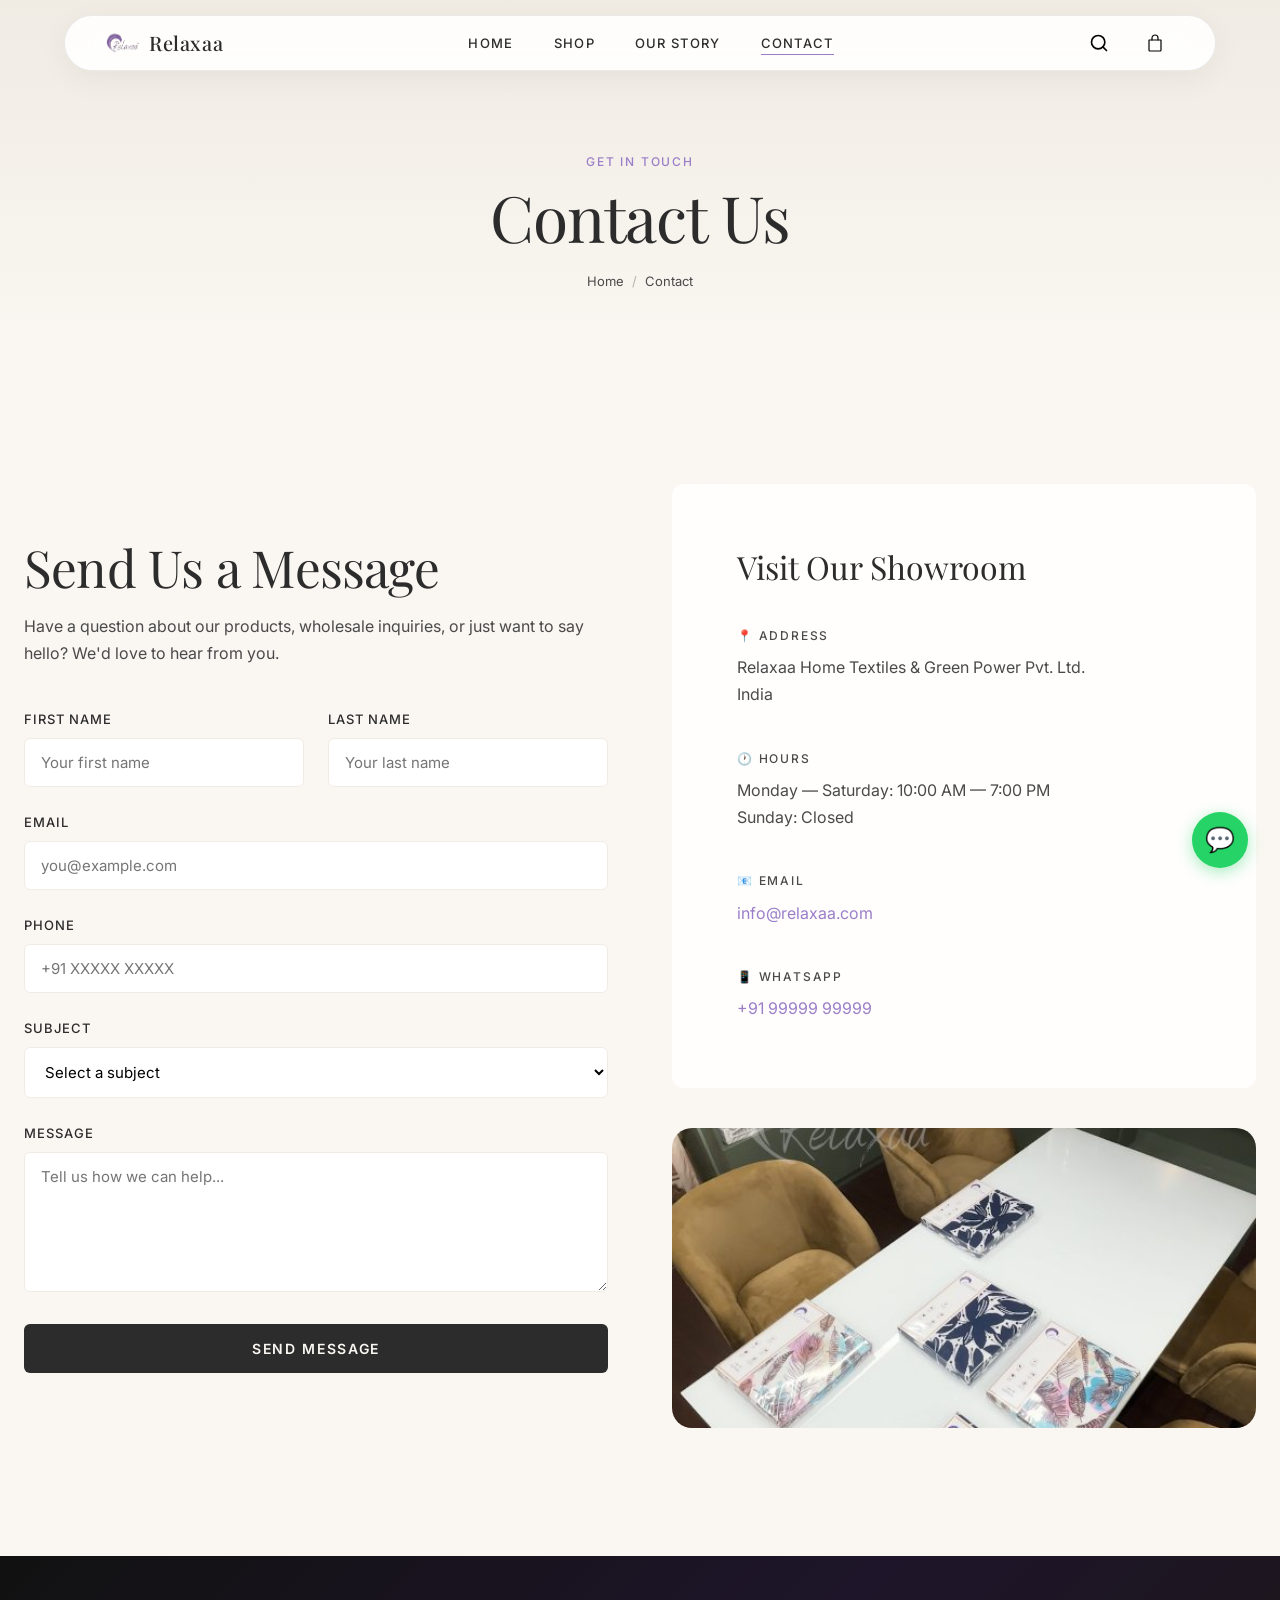
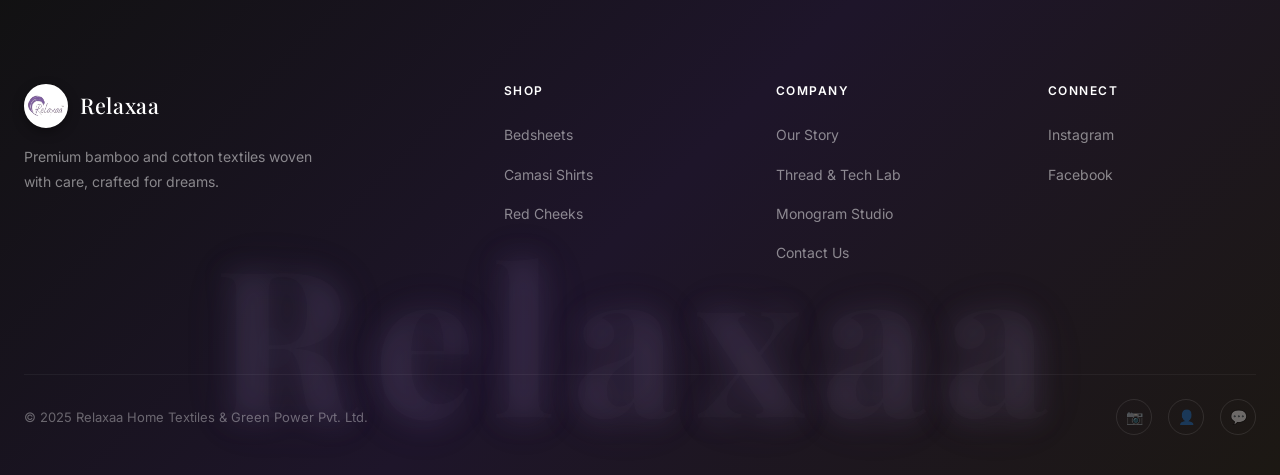
==== contact.html @ 86653cc5 "initial project commit" ====
<!DOCTYPE html>
<html lang="en">

<head>
    <meta charset="UTF-8">
    <meta name="viewport" content="width=device-width, initial-scale=1.0">
    <title>Contact — Relaxaa</title>
    <meta name="description"
        content="Get in touch with Relaxaa Home Textiles. Visit our showroom or send us a message.">
    <link rel="stylesheet" href="css/styles.css">
</head>

<body>

    <!-- Navigation -->
    <nav class="navbar scrolled" id="navbar">
        <div class="nav-inner">
            <a href="home.html" class="nav-logo">
                <img src="assets/logo-full.jpg" alt="Relaxaa"
                    style="height:36px;width:36px;border-radius:50%;object-fit:cover;">
                Relaxaa
            </a>
            <ul class="nav-links">
                <li><a href="home.html" class="nav-link">Home</a></li>
                <li><a href="shop.html" class="nav-link">Shop</a></li>
                <li><a href="story.html" class="nav-link">Our Story</a></li>
                <li><a href="contact.html" class="nav-link active">Contact</a></li>
            </ul>
            <div class="nav-actions">
                <button class="nav-action-btn" id="searchToggle" aria-label="Search"
                    onclick="window.location.href='shop.html'">
                    <svg xmlns="http://www.w3.org/2000/svg" width="20" height="20" viewBox="0 0 24 24" fill="none"
                        stroke="currentColor" stroke-width="2" stroke-linecap="round" stroke-linejoin="round">
                        <circle cx="11" cy="11" r="8"></circle>
                        <line x1="21" y1="21" x2="16.65" y2="16.65"></line>
                    </svg>
                </button>
                <button class="nav-action-btn" id="cartToggle" aria-label="Cart">
                    <svg viewBox="0 0 18 18" width="18" height="18" fill="none" stroke="currentColor" stroke-width="1.2" stroke-linecap="round" stroke-linejoin="round">
                        <path d="M3 6h12v10a1 1 0 0 1-1 1H4a1 1 0 0 1-1-1V6z"></path>
                        <path d="M6 6V4a3 3 0 0 1 6 0v2"></path>
                    </svg>
                    <span class="cart-badge" id="cartBadge">0</span>
                </button>
                <div class="hamburger" id="hamburger">
                    <span></span><span></span><span></span>
                </div>
            </div>
        </div>
    </nav>

    <div class="mobile-menu" id="mobileMenu">
        <a href="home.html">Home</a>
        <a href="shop.html">Shop</a>
        <a href="story.html">Our Story</a>
        <a href="contact.html">Contact</a>
    </div>

    <!-- Page Header -->
    <div class="page-header">
        <p class="text-caption">Get in Touch</p>
        <h1>Contact Us</h1>
        <div class="breadcrumb">
            <a href="home.html">Home</a>
            <span class="sep">/</span>
            <span>Contact</span>
        </div>
    </div>

    <!-- Contact Content -->
    <section class="section">
        <div class="container">
            <div class="split-section">
                <!-- Contact Form -->
                <div class="reveal-left">
                    <h2 style="margin-bottom:var(--space-sm);">Send Us a Message</h2>
                    <p style="color:var(--charcoal-light);margin-bottom:var(--space-lg);">Have a question about our
                        products, wholesale inquiries, or just want to say hello? We'd love to hear from you.</p>
                    <form id="contactForm" onsubmit="handleContactSubmit(event)">
                        <div style="display:grid;grid-template-columns:1fr 1fr;gap:var(--space-md);">
                            <div class="form-group">
                                <label for="firstName">First Name</label>
                                <input type="text" id="firstName" placeholder="Your first name" required>
                            </div>
                            <div class="form-group">
                                <label for="lastName">Last Name</label>
                                <input type="text" id="lastName" placeholder="Your last name">
                            </div>
                        </div>
                        <div class="form-group">
                            <label for="email">Email</label>
                            <input type="email" id="email" placeholder="you@example.com" required>
                        </div>
                        <div class="form-group">
                            <label for="phone">Phone</label>
                            <input type="tel" id="phone" placeholder="+91 XXXXX XXXXX">
                        </div>
                        <div class="form-group">
                            <label for="subject">Subject</label>
                            <select id="subject"
                                style="width:100%;padding:0.875rem var(--space-sm);border:1.5px solid var(--cream-dark);border-radius:var(--radius-sm);background:var(--white);font-size:0.9375rem;cursor:pointer;">
                                <option value="">Select a subject</option>
                                <option value="product">Product Inquiry</option>
                                <option value="wholesale">Wholesale / Bulk Orders</option>
                                <option value="collaboration">Collaboration</option>
                                <option value="feedback">Feedback</option>
                                <option value="other">Other</option>
                            </select>
                        </div>
                        <div class="form-group">
                            <label for="message">Message</label>
                            <textarea id="message" placeholder="Tell us how we can help..." required></textarea>
                        </div>
                        <button type="submit" class="btn btn-primary" style="width:100%;">Send Message</button>
                    </form>
                    <div id="formSuccess" style="display:none;text-align:center;padding:var(--space-xl) 0;">
                        <div style="font-size:3rem;margin-bottom:var(--space-sm);">✨</div>
                        <h3>Message Sent!</h3>
                        <p style="color:var(--charcoal-light);margin-top:0.5rem;">We'll get back to you within 24 hours.
                        </p>
                    </div>
                </div>

                <!-- Contact Info -->
                <div class="reveal-right">
                    <div class="glass-panel" style="padding:var(--space-xl);margin-bottom:var(--space-lg);">
                        <h3 style="margin-bottom:var(--space-lg);">Visit Our Showroom</h3>
                        <div style="margin-bottom:var(--space-lg);">
                            <p class="text-caption" style="margin-bottom:0.5rem;">📍 Address</p>
                            <p style="color:var(--charcoal-light);">Relaxaa Home Textiles & Green Power Pvt.
                                Ltd.<br>India</p>
                        </div>
                        <div style="margin-bottom:var(--space-lg);">
                            <p class="text-caption" style="margin-bottom:0.5rem;">🕐 Hours</p>
                            <p style="color:var(--charcoal-light);">Monday — Saturday: 10:00 AM — 7:00 PM<br>Sunday:
                                Closed</p>
                        </div>
                        <div style="margin-bottom:var(--space-lg);">
                            <p class="text-caption" style="margin-bottom:0.5rem;">📧 Email</p>
                            <a href="mailto:info@relaxaa.com" style="color:var(--lavender);">info@relaxaa.com</a>
                        </div>
                        <div>
                            <p class="text-caption" style="margin-bottom:0.5rem;">📱 WhatsApp</p>
                            <a href="https://wa.me/919999999999" style="color:var(--lavender);">+91 99999 99999</a>
                        </div>
                    </div>

                    <!-- Showroom Image -->
                    <div style="border-radius:var(--radius-lg);overflow:hidden;">
                        <img src="assets/showroom.jpg" alt="Relaxaa Showroom"
                            style="width:100%;height:300px;object-fit:cover;">
                    </div>
                </div>
            </div>
        </div>
    </section>

    <!-- Footer -->
    <footer class="site-footer">
        <div class="container">
            <div class="footer-grid">
                <div class="footer-brand">
                    <div class="nav-logo" style="color:var(--white);margin-bottom:var(--space-sm);">
                        <img src="assets/logo-full.jpg" alt="Relaxaa"
                            style="height:32px;width:32px;border-radius:50%;object-fit:cover;">
                        Relaxaa
                    </div>
                    <p>Premium bamboo and cotton textiles woven with care, crafted for dreams.</p>
                </div>
                <div>
                    <h4 class="footer-heading">Shop</h4>
                    <ul class="footer-links">
                        <li><a href="shop.html?category=bedsheets">Bedsheets</a></li>
                        <li><a href="shop.html?category=camasi">Camasi Shirts</a></li>
                        <li><a href="shop.html?category=redcheeks">Red Cheeks</a></li>
                    </ul>
                </div>
                <div>
                    <h4 class="footer-heading">Company</h4>
                    <ul class="footer-links">
                        <li><a href="story.html">Our Story</a></li>
                        <li><a href="science.html">Thread & Tech Lab</a></li>
                        <li><a href="personalize.html">Monogram Studio</a></li>
                        <li><a href="contact.html">Contact Us</a></li>
                    </ul>
                </div>
                <div>
                    <h4 class="footer-heading">Connect</h4>
                    <ul class="footer-links">
                        <li><a href="https://instagram.com/relaxaa.official" target="_blank">Instagram</a></li>
                        <li><a href="#">Facebook</a></li>
                    </ul>
                </div>
            </div>
            <div class="footer-bottom">
                <span>© 2025 Relaxaa Home Textiles & Green Power Pvt. Ltd.</span>
                <div class="footer-socials">
                    <a href="https://instagram.com/relaxaa.official" target="_blank">📷</a>
                    <a href="#">👤</a>
                    <a href="#">💬</a>
                </div>
            </div>
        </div>
    </footer>

    <!-- Cart Sidebar -->
    <div class="cart-overlay" id="cartOverlay"></div>
    <aside class="cart-sidebar" id="cartSidebar">
        <div class="cart-header">
            <h3>Your Cart</h3><button class="cart-close" id="cartClose">✕</button>
        </div>
        <div class="cart-items" id="cartItems">
            <div class="cart-empty">
                <div class="cart-empty-icon">🛒</div>
                <p>Your cart is empty</p>
            </div>
        </div>
        <div class="cart-footer" id="cartFooter" style="display:none;">
            <div class="cart-total"><span>Total</span><span id="cartTotal">₹0</span></div><button
                class="btn btn-primary" style="width:100%;">Checkout</button>
        </div>
    </aside>

    <a href="https://wa.me/919999999999" class="whatsapp-float" target="_blank">💬</a>

    <script src="js/main.js"></script>
    <script src="js/cart.js"></script>
    <script>
        function handleContactSubmit(e) {
            e.preventDefault();
            const form = document.getElementById('contactForm');
            const success = document.getElementById('formSuccess');
            form.style.display = 'none';
            success.style.display = 'block';
        }
    </script>
</body>

</html>
---- css/styles.css ----
/* ========================================================
   RELAXAA — Global Design System
   Premium Bamboo Textiles Ecommerce
   ======================================================== */

/* ─── Google Fonts ─── */
@import url('https://fonts.googleapis.com/css2?family=Inter:wght@300;400;500;600;700&family=Playfair+Display:ital,wght@0,400;0,500;0,600;0,700;1,400&display=swap');

/* ─── Design Tokens ─── */
:root {
  /* Palette */
  --cream: #FAF7F2;
  --cream-dark: #F0EBE3;
  --lavender: #9B7EC8;
  --lavender-light: #C4B1E0;
  --lavender-glow: rgba(155, 126, 200, 0.35);
  --charcoal: #2C2C2C;
  --charcoal-light: #4A4A4A;
  --bamboo-green: #7BAE7F;
  --bamboo-dark: #5A8F5E;
  --gold: #C9A96E;
  --gold-light: #DDBF8A;
  --rose: #D4A0A0;
  --white: #FFFFFF;
  --black: #111111;
  --overlay: rgba(17, 17, 17, 0.45);
  --glass-bg: rgba(255, 255, 255, 0.85);
  --glass-border: rgba(255, 255, 255, 0.25);

  /* Typography */
  --font-heading: 'Playfair Display', 'Georgia', serif;
  --font-body: 'Inter', 'Helvetica Neue', sans-serif;

  /* Spacing */
  --space-xs: 0.5rem;
  --space-sm: 1rem;
  --space-md: 1.5rem;
  --space-lg: 2.5rem;
  --space-xl: 4rem;
  --space-2xl: 6rem;
  --space-3xl: 8rem;

  /* Radius */
  --radius-sm: 6px;
  --radius-md: 12px;
  --radius-lg: 20px;
  --radius-full: 50%;

  /* Shadows */
  --shadow-sm: 0 2px 8px rgba(0, 0, 0, 0.06);
  --shadow-md: 0 4px 20px rgba(0, 0, 0, 0.08);
  --shadow-lg: 0 8px 40px rgba(0, 0, 0, 0.12);
  --shadow-glow: 0 0 40px var(--lavender-glow);

  /* Transitions */
  --ease-out: cubic-bezier(0.25, 0.46, 0.45, 0.94);
  --ease-smooth: cubic-bezier(0.22, 1, 0.36, 1);
  --duration-fast: 0.2s;
  --duration-normal: 0.4s;
  --duration-slow: 0.7s;

  /* Layout */
  --max-width: 1280px;
  --nav-height: 56px;
}


/* ─── Reset ─── */
*,
*::before,
*::after {
  margin: 0;
  padding: 0;
  box-sizing: border-box;
}

html {
  scroll-behavior: smooth;
  font-size: 16px;
  -webkit-font-smoothing: antialiased;
  -moz-osx-font-smoothing: grayscale;
}

body {
  font-family: var(--font-body);
  font-weight: 400;
  line-height: 1.7;
  color: var(--charcoal);
  background-color: var(--cream);
  overflow-x: hidden;
}

img {
  max-width: 100%;
  height: auto;
  display: block;
}

a {
  text-decoration: none;
  color: inherit;
  transition: color var(--duration-fast) var(--ease-out);
}

ul,
ol {
  list-style: none;
}

button {
  font-family: inherit;
  cursor: pointer;
  border: none;
  background: none;
}

input,
textarea,
select {
  font-family: inherit;
  font-size: 1rem;
  border: none;
  outline: none;
  background: none;
}


/* ─── Typography ─── */
h1,
h2,
h3,
h4,
h5 {
  font-family: var(--font-heading);
  font-weight: 400;
  line-height: 1.15;
  color: var(--charcoal);
}

h1 {
  font-size: clamp(2.4rem, 5vw, 4.5rem);
  letter-spacing: -0.02em;
}

h2 {
  font-size: clamp(2rem, 4vw, 3.2rem);
  letter-spacing: -0.015em;
}

h3 {
  font-size: clamp(1.5rem, 3vw, 2rem);
}

h4 {
  font-size: clamp(1.2rem, 2vw, 1.5rem);
}

.text-sm {
  font-size: 0.875rem;
}

.text-xs {
  font-size: 0.75rem;
}

.text-lg {
  font-size: 1.125rem;
}

.text-caption {
  font-size: 0.75rem;
  text-transform: uppercase;
  letter-spacing: 0.15em;
  font-weight: 500;
  color: var(--charcoal-light);
}


/* ─── Layout Utilities ─── */
.container {
  max-width: var(--max-width);
  margin: 0 auto;
  padding: 0 var(--space-md);
}

.section {
  padding: var(--space-3xl) 0;
}

.grid {
  display: grid;
  gap: var(--space-md);
}

.flex {
  display: flex;
  align-items: center;
}

.flex-between {
  display: flex;
  align-items: center;
  justify-content: space-between;
}


/* ─── Buttons ─── */
.btn {
  display: inline-flex;
  align-items: center;
  justify-content: center;
  gap: 0.5rem;
  padding: 1rem 2.5rem;
  font-size: 0.875rem;
  font-weight: 600;
  text-transform: uppercase;
  letter-spacing: 0.12em;
  border-radius: var(--radius-sm);
  transition: all var(--duration-normal) var(--ease-smooth);
  position: relative;
  overflow: hidden;
}

.btn::after {
  content: '';
  position: absolute;
  inset: 0;
  background: linear-gradient(120deg, transparent 30%, rgba(255, 255, 255, 0.15) 50%, transparent 70%);
  transform: translateX(-100%);
  transition: transform 0.6s var(--ease-smooth);
}

.btn:hover::after {
  transform: translateX(100%);
}

.btn-primary {
  background: var(--charcoal);
  color: var(--cream);
}

.btn-primary:hover {
  background: var(--lavender);
  transform: translateY(-2px);
  box-shadow: var(--shadow-glow);
}

.btn-secondary {
  background: transparent;
  color: var(--charcoal);
  border: 1.5px solid var(--charcoal);
}

.btn-secondary:hover {
  background: var(--charcoal);
  color: var(--cream);
  transform: translateY(-2px);
}

.btn-ghost {
  background: transparent;
  color: var(--charcoal);
  padding: 0.5rem 0;
  text-transform: none;
  letter-spacing: 0.04em;
  border-bottom: 1px solid var(--charcoal);
  border-radius: 0;
}

.btn-ghost:hover {
  color: var(--lavender);
  border-color: var(--lavender);
}


.navbar {
  position: fixed;
  top: 0;
  left: 0;
  width: 100%;
  height: var(--nav-height);
  z-index: 1000;
  transition: all 0.3s cubic-bezier(0.25, 1, 0.5, 1);
  background: rgba(255, 255, 255, 0.72);
  backdrop-filter: saturate(180%) blur(20px);
  -webkit-backdrop-filter: saturate(180%) blur(20px);
  border-bottom: 1px solid rgba(0, 0, 0, 0.08);
  border-radius: 0;
  box-shadow: none;
}

.navbar.scrolled {
  top: 15px;
  left: 5%;
  width: 90%;
  height: 56px;
  background: rgba(255, 255, 255, 0.9);
  border: 1px solid rgba(0, 0, 0, 0.08);
  border-radius: 100px;
  box-shadow: 0 8px 30px rgba(0, 0, 0, 0.05);
}

.navbar.scrolled .nav-inner {
  padding: 0 var(--space-lg);
}

.navbar.scrolled .nav-logo img {
  height: 36px !important;
  width: 36px !important;
}

@media (min-width: 1400px) {
  .navbar.scrolled {
    left: calc((100vw - var(--max-width)) / 2);
    width: var(--max-width);
  }
}

.nav-inner {
  max-width: var(--max-width);
  margin: 0 auto;
  padding: 0 var(--space-md);
  height: 100%;
  display: flex;
  align-items: center;
  justify-content: space-between;
  position: relative;
  transition: all 0.3s cubic-bezier(0.25, 1, 0.5, 1);
}

.nav-logo {
  font-family: var(--font-heading);
  font-size: 1.25rem;
  font-weight: 500;
  letter-spacing: 0.03em;
  color: var(--charcoal);
  display: flex;
  align-items: center;
  gap: 0.5rem;
  transition: all 0.3s var(--ease-smooth);
}

.nav-logo img {
  height: 38px !important;
  width: 38px !important;
  border-radius: 50%;
  object-fit: cover;
  transition: all 0.3s cubic-bezier(0.25, 1, 0.5, 1);
}

.nav-links {
  display: flex;
  gap: var(--space-lg);
}

.nav-link {
  font-size: 0.8125rem;
  font-weight: 500;
  text-transform: uppercase;
  letter-spacing: 0.1em;
  color: var(--charcoal);
  position: relative;
  padding: 0.25rem 0;
}

.nav-link::after {
  content: '';
  position: absolute;
  bottom: 0;
  left: 0;
  width: 0;
  height: 1.5px;
  background: var(--lavender);
  transition: width var(--duration-normal) var(--ease-smooth);
}

.nav-link:hover::after,
.nav-link.active::after {
  width: 100%;
}

.nav-link:hover {
  color: var(--lavender);
}

.nav-actions {
  display: flex;
  align-items: center;
  gap: var(--space-sm);
}

.nav-action-btn {
  width: 40px;
  height: 40px;
  display: flex;
  align-items: center;
  justify-content: center;
  border-radius: var(--radius-full);
  transition: all var(--duration-fast) var(--ease-out);
  position: relative;
  font-size: 1.25rem;
}

.nav-action-btn:hover {
  background: var(--cream-dark);
}

.cart-badge {
  position: absolute;
  top: 2px;
  right: 2px;
  width: 18px;
  height: 18px;
  background: var(--lavender);
  color: var(--white);
  font-size: 0.625rem;
  font-weight: 600;
  border-radius: var(--radius-full);
  display: flex;
  align-items: center;
  justify-content: center;
  opacity: 0;
  transform: scale(0);
  transition: all var(--duration-fast) var(--ease-smooth);
}

.cart-badge.visible {
  opacity: 1;
  transform: scale(1);
}

/* Mobile Hamburger */
.hamburger {
  display: none;
  flex-direction: column;
  justify-content: center;
  align-items: center;
  gap: 4px;
  width: 16px;
  height: 16px;
  cursor: pointer;
  z-index: 1001;
}

.hamburger span {
  display: block;
  width: 100%;
  height: 1.2px;
  background: var(--charcoal);
  transition: transform 0.25s cubic-bezier(0.25, 1, 0.5, 1), opacity 0.25s cubic-bezier(0.25, 1, 0.5, 1);
  transform-origin: center;
}

.hamburger.active span:nth-child(1) {
  transform: translateY(5.2px) rotate(45deg);
}

.hamburger.active span:nth-child(2) {
  opacity: 0;
  transform: scaleX(0);
}

.hamburger.active span:nth-child(3) {
  transform: translateY(-5.2px) rotate(-45deg);
}



/* ─── Hero Section ─── */
.hero {
  position: relative;
  height: 100vh;
  min-height: 600px;
  display: flex;
  align-items: center;
  justify-content: center;
  overflow: hidden;
}

.hero-video-bg {
  position: absolute;
  inset: 0;
  z-index: 0;
}

.hero-video-bg video {
  width: 100%;
  height: 100%;
  object-fit: cover;
}

.hero-overlay {
  position: absolute;
  inset: 0;
  background: linear-gradient(180deg,
      rgba(17, 17, 17, 0.05) 0%,
      rgba(17, 17, 17, 0.18) 50%,
      rgba(17, 17, 17, 0.35) 100%);
  z-index: 1;
}

.hero-content {
  position: relative;
  z-index: 2;
  text-align: center;
  color: var(--white);
  max-width: 720px;
  padding: 0 var(--space-md);
}

.hero-content h1 {
  color: var(--white);
  font-weight: 300;
  margin-bottom: var(--space-sm);
  text-shadow: 0 2px 20px rgba(0, 0, 0, 0.3);
}

.hero-content p {
  font-size: 1.125rem;
  font-weight: 300;
  margin-bottom: var(--space-lg);
  opacity: 0.9;
  line-height: 1.8;
}

.hero .btn-primary {
  background: rgba(255, 255, 255, 0.15);
  backdrop-filter: blur(10px);
  border: 1px solid rgba(255, 255, 255, 0.3);
  color: var(--white);
}

.hero .btn-primary:hover {
  background: var(--lavender);
  border-color: var(--lavender);
  box-shadow: var(--shadow-glow);
}

.hero-scroll-indicator {
  position: absolute;
  bottom: 2rem;
  left: 50%;
  transform: translateX(-50%);
  z-index: 2;
  display: flex;
  flex-direction: column;
  align-items: center;
  gap: 0.5rem;
  color: var(--white);
  opacity: 0.7;
  animation: float 2.5s ease-in-out infinite;
}

.hero-scroll-indicator span {
  font-size: 0.625rem;
  text-transform: uppercase;
  letter-spacing: 0.2em;
}

.scroll-line {
  width: 1px;
  height: 40px;
  background: linear-gradient(to bottom, var(--white), transparent);
  animation: scrollPulse 2s ease-in-out infinite;
}


/* ─── Section Headers ─── */
.section-header {
  text-align: center;
  margin-bottom: var(--space-xl);
}

.section-header .text-caption {
  margin-bottom: var(--space-xs);
  color: var(--lavender);
}

.section-header h2 {
  margin-bottom: var(--space-sm);
}

.section-header p {
  max-width: 560px;
  margin: 0 auto;
  color: var(--charcoal-light);
}

.section-divider {
  width: 60px;
  height: 1.5px;
  background: linear-gradient(to right, var(--lavender), var(--gold));
  margin: var(--space-sm) auto;
  border: none;
}


/* ─── Product Cards ─── */
.product-card {
  background: var(--white);
  border-radius: var(--radius-md);
  overflow: hidden;
  transition: all var(--duration-normal) var(--ease-smooth);
  cursor: pointer;
  position: relative;
}

.product-card:hover {
  transform: translateY(-8px);
  box-shadow: var(--shadow-lg);
}

.product-card-image {
  position: relative;
  aspect-ratio: 3 / 4;
  overflow: hidden;
}

.product-card-image img {
  width: 100%;
  height: 100%;
  object-fit: cover;
  transition: transform var(--duration-slow) var(--ease-smooth);
}

.product-card:hover .product-card-image img {
  transform: scale(1.06);
}

.product-card-badge {
  position: absolute;
  top: var(--space-sm);
  left: var(--space-sm);
  padding: 0.25rem 0.75rem;
  background: var(--lavender);
  color: var(--white);
  font-size: 0.6875rem;
  font-weight: 600;
  text-transform: uppercase;
  letter-spacing: 0.08em;
  border-radius: var(--radius-sm);
}

.product-card-actions {
  position: absolute;
  bottom: var(--space-sm);
  right: var(--space-sm);
  display: flex;
  gap: 0.5rem;
  opacity: 0;
  transform: translateY(10px);
  transition: all var(--duration-normal) var(--ease-smooth);
}

.product-card:hover .product-card-actions {
  opacity: 1;
  transform: translateY(0);
}

.product-card-action-btn {
  width: 40px;
  height: 40px;
  background: var(--white);
  border-radius: var(--radius-full);
  display: flex;
  align-items: center;
  justify-content: center;
  box-shadow: var(--shadow-md);
  transition: all var(--duration-fast) var(--ease-out);
  font-size: 1rem;
}

.product-card-action-btn:hover {
  background: var(--charcoal);
  color: var(--white);
}

.product-card-info {
  padding: var(--space-md);
}

.product-card-category {
  font-size: 0.6875rem;
  text-transform: uppercase;
  letter-spacing: 0.12em;
  color: var(--lavender);
  font-weight: 500;
  margin-bottom: 0.25rem;
}

.product-card-name {
  font-family: var(--font-heading);
  font-size: 1.15rem;
  font-weight: 500;
  margin-bottom: 0.375rem;
  color: var(--charcoal);
}

.product-card-price {
  font-size: 1rem;
  font-weight: 600;
  color: var(--charcoal);
}

.product-card-price .original-price {
  color: var(--charcoal-light);
  text-decoration: line-through;
  font-weight: 400;
  font-size: 0.875rem;
  margin-left: 0.5rem;
}


/* ─── Collection Cards ─── */
.collection-card {
  position: relative;
  border-radius: var(--radius-lg);
  overflow: hidden;
  aspect-ratio: 4 / 5;
  cursor: pointer;
}

.collection-card img {
  width: 100%;
  height: 100%;
  object-fit: cover;
  transition: transform var(--duration-slow) var(--ease-smooth);
}

.collection-card:hover img {
  transform: scale(1.08);
}

.collection-card-overlay {
  position: absolute;
  inset: 0;
  background: linear-gradient(0deg, rgba(0, 0, 0, 0.6) 0%, transparent 60%);
  display: flex;
  flex-direction: column;
  justify-content: flex-end;
  padding: var(--space-lg);
  transition: background var(--duration-normal) var(--ease-out);
}

.collection-card:hover .collection-card-overlay {
  background: linear-gradient(0deg, rgba(0, 0, 0, 0.7) 0%, rgba(0, 0, 0, 0.1) 60%);
}

.collection-card-overlay h3 {
  color: var(--white);
  font-size: 1.75rem;
  margin-bottom: 0.5rem;
}

.collection-card-overlay p {
  color: rgba(255, 255, 255, 0.8);
  font-size: 0.875rem;
  margin-bottom: var(--space-sm);
}

.collection-card-overlay .btn-ghost {
  color: var(--white);
  border-color: rgba(255, 255, 255, 0.5);
  align-self: flex-start;
}

.collection-card-overlay .btn-ghost:hover {
  color: var(--lavender-light);
  border-color: var(--lavender-light);
}


/* ─── Glass Panel ─── */
.glass-panel {
  background: var(--glass-bg);
  backdrop-filter: blur(20px);
  -webkit-backdrop-filter: blur(20px);
  border: 1px solid var(--glass-border);
  border-radius: var(--radius-md);
}


/* ─── Split Section ─── */
.split-section {
  display: grid;
  grid-template-columns: 1fr 1fr;
  gap: var(--space-xl);
  align-items: center;
}

.split-section.reverse {
  direction: rtl;
}

.split-section.reverse>* {
  direction: ltr;
}

.split-image {
  border-radius: var(--radius-lg);
  overflow: hidden;
  aspect-ratio: 4 / 5;
}

.split-image img {
  width: 100%;
  height: 100%;
  object-fit: cover;
}

.split-text {
  padding: var(--space-xl);
}

.split-text .text-caption {
  margin-bottom: var(--space-sm);
  color: var(--lavender);
}

.split-text h2 {
  margin-bottom: var(--space-md);
}

.split-text p {
  color: var(--charcoal-light);
  margin-bottom: var(--space-lg);
}


/* ─── Carousel / Horizontal Scroll ─── */
.scroll-row {
  display: flex;
  gap: var(--space-md);
  overflow-x: auto;
  scroll-snap-type: x mandatory;
  padding-bottom: var(--space-sm);
  -ms-overflow-style: none;
  scrollbar-width: none;
}

.scroll-row::-webkit-scrollbar {
  display: none;
}

.scroll-row>* {
  scroll-snap-align: start;
  flex-shrink: 0;
}


/* ─── Instagram Grid ─── */
.instagram-grid {
  display: grid;
  grid-template-columns: repeat(6, 1fr);
  gap: 4px;
}

.instagram-item {
  aspect-ratio: 1;
  overflow: hidden;
  cursor: pointer;
  position: relative;
}

.instagram-item img {
  width: 100%;
  height: 100%;
  object-fit: cover;
  transition: transform var(--duration-normal) var(--ease-smooth);
}

.instagram-item:hover img {
  transform: scale(1.1);
}

.instagram-item::after {
  content: '♡';
  position: absolute;
  inset: 0;
  background: rgba(155, 126, 200, 0.4);
  display: flex;
  align-items: center;
  justify-content: center;
  color: white;
  font-size: 1.5rem;
  opacity: 0;
  transition: opacity var(--duration-fast) var(--ease-out);
}

.instagram-item:hover::after {
  opacity: 1;
}


/* ─── Shop Filter Bar ─── */
.filter-bar {
  display: flex;
  align-items: center;
  justify-content: center;
  gap: var(--space-sm);
  margin-bottom: var(--space-xl);
  flex-wrap: wrap;
}

.filter-btn {
  padding: 0.625rem 1.5rem;
  font-size: 0.8125rem;
  font-weight: 500;
  text-transform: uppercase;
  letter-spacing: 0.08em;
  border-radius: 100px;
  border: 1.5px solid var(--cream-dark);
  color: var(--charcoal-light);
  transition: all var(--duration-fast) var(--ease-out);
}

.filter-btn:hover,
.filter-btn.active {
  border-color: var(--charcoal);
  color: var(--charcoal);
  background: var(--white);
  box-shadow: var(--shadow-sm);
}

.filter-btn.active {
  background: var(--charcoal);
  color: var(--cream);
  border-color: var(--charcoal);
}


/* ─── Product Grid ─── */
.product-grid {
  display: grid;
  grid-template-columns: repeat(3, 1fr);
  gap: var(--space-lg);
}


/* ─── Product Detail ─── */
.product-detail {
  display: grid;
  grid-template-columns: 1fr 1fr;
  gap: var(--space-2xl);
  padding-top: calc(var(--nav-height) + var(--space-xl));
}

.product-gallery {
  position: sticky;
  top: calc(var(--nav-height) + var(--space-lg));
}

.product-gallery-main {
  border-radius: var(--radius-lg);
  overflow: hidden;
  aspect-ratio: 3 / 4;
  margin-bottom: var(--space-sm);
  background: var(--cream-dark);
}

.product-gallery-main img {
  width: 100%;
  height: 100%;
  object-fit: cover;
}

.product-gallery-thumbs {
  display: flex;
  gap: 0.5rem;
}

.product-gallery-thumbs img {
  width: 72px;
  height: 72px;
  object-fit: cover;
  border-radius: var(--radius-sm);
  cursor: pointer;
  opacity: 0.5;
  transition: opacity var(--duration-fast) var(--ease-out);
  border: 2px solid transparent;
}

.product-gallery-thumbs img.active,
.product-gallery-thumbs img:hover {
  opacity: 1;
  border-color: var(--lavender);
}

.product-info {
  padding-top: var(--space-md);
}

.product-info .text-caption {
  color: var(--lavender);
  margin-bottom: var(--space-xs);
}

.product-info h1 {
  font-size: clamp(1.8rem, 3vw, 2.5rem);
  margin-bottom: var(--space-sm);
}

.product-price-tag {
  font-size: 1.5rem;
  font-weight: 600;
  color: var(--charcoal);
  margin-bottom: var(--space-lg);
}

.product-price-tag .original-price {
  text-decoration: line-through;
  color: var(--charcoal-light);
  font-weight: 400;
  font-size: 1.1rem;
  margin-left: 0.5rem;
}

.product-description {
  color: var(--charcoal-light);
  margin-bottom: var(--space-lg);
  line-height: 1.9;
}

/* Size Selector */
.size-selector {
  margin-bottom: var(--space-lg);
}

.size-selector label {
  display: block;
  font-size: 0.8125rem;
  font-weight: 500;
  text-transform: uppercase;
  letter-spacing: 0.08em;
  margin-bottom: var(--space-xs);
}

.size-options {
  display: flex;
  gap: 0.5rem;
}

.size-option {
  width: 48px;
  height: 48px;
  display: flex;
  align-items: center;
  justify-content: center;
  border: 1.5px solid var(--cream-dark);
  border-radius: var(--radius-sm);
  font-size: 0.8125rem;
  font-weight: 500;
  transition: all var(--duration-fast) var(--ease-out);
}

.size-option:hover,
.size-option.selected {
  border-color: var(--charcoal);
  background: var(--charcoal);
  color: var(--cream);
}

/* Quantity */
.qty-selector {
  display: flex;
  align-items: center;
  gap: var(--space-sm);
  margin-bottom: var(--space-lg);
}

.qty-selector label {
  font-size: 0.8125rem;
  font-weight: 500;
  text-transform: uppercase;
  letter-spacing: 0.08em;
}

.qty-controls {
  display: flex;
  align-items: center;
  border: 1.5px solid var(--cream-dark);
  border-radius: var(--radius-sm);
}

.qty-btn {
  width: 40px;
  height: 40px;
  display: flex;
  align-items: center;
  justify-content: center;
  font-size: 1.1rem;
  transition: background var(--duration-fast) var(--ease-out);
}

.qty-btn:hover {
  background: var(--cream-dark);
}

.qty-value {
  width: 48px;
  text-align: center;
  font-weight: 500;
  border-left: 1.5px solid var(--cream-dark);
  border-right: 1.5px solid var(--cream-dark);
  height: 40px;
  line-height: 40px;
}

.add-to-cart-btn {
  width: 100%;
  padding: 1rem;
  font-size: 0.875rem;
  margin-bottom: var(--space-sm);
}


/* ─── Cart Sidebar ─── */
.cart-overlay {
  position: fixed;
  inset: 0;
  background: rgba(0, 0, 0, 0.4);
  z-index: 2000;
  opacity: 0;
  visibility: hidden;
  transition: all var(--duration-normal) var(--ease-out);
}

.cart-overlay.open {
  opacity: 1;
  visibility: visible;
}

.cart-sidebar {
  position: fixed;
  top: 0;
  right: 0;
  width: 420px;
  max-width: 90vw;
  height: 100vh;
  background: var(--white);
  z-index: 2001;
  transform: translateX(100%);
  transition: transform var(--duration-normal) var(--ease-smooth);
  display: flex;
  flex-direction: column;
}

.cart-sidebar.open {
  transform: translateX(0);
}

.cart-header {
  padding: var(--space-md) var(--space-lg);
  border-bottom: 1px solid var(--cream-dark);
  display: flex;
  align-items: center;
  justify-content: space-between;
}

.cart-header h3 {
  font-size: 1.25rem;
}

.cart-close {
  font-size: 1.5rem;
  padding: 0.5rem;
  transition: color var(--duration-fast);
}

.cart-close:hover {
  color: var(--lavender);
}

.cart-items {
  flex: 1;
  overflow-y: auto;
  padding: var(--space-md) var(--space-lg);
}

.cart-item {
  display: flex;
  gap: var(--space-md);
  padding: var(--space-md) 0;
  border-bottom: 1px solid var(--cream-dark);
}

.cart-item-image {
  width: 80px;
  height: 100px;
  border-radius: var(--radius-sm);
  overflow: hidden;
  flex-shrink: 0;
}

.cart-item-image img {
  width: 100%;
  height: 100%;
  object-fit: cover;
}

.cart-item-details {
  flex: 1;
}

.cart-item-name {
  font-family: var(--font-heading);
  font-size: 1rem;
  font-weight: 500;
  margin-bottom: 0.25rem;
}

.cart-item-meta {
  font-size: 0.75rem;
  color: var(--charcoal-light);
  margin-bottom: 0.5rem;
}

.cart-item-price {
  font-weight: 600;
}

.cart-item-remove {
  font-size: 0.75rem;
  color: var(--charcoal-light);
  text-decoration: underline;
  margin-top: 0.5rem;
}

.cart-item-remove:hover {
  color: var(--rose);
}

.cart-footer {
  padding: var(--space-md) var(--space-lg);
  border-top: 1px solid var(--cream-dark);
}

.cart-total {
  display: flex;
  justify-content: space-between;
  font-size: 1.125rem;
  font-weight: 600;
  margin-bottom: var(--space-md);
}

.cart-empty {
  text-align: center;
  padding: var(--space-2xl) 0;
  color: var(--charcoal-light);
}

.cart-empty-icon {
  font-size: 3rem;
  margin-bottom: var(--space-sm);
  opacity: 0.4;
}


/* ─── Modal (Quick View) ─── */
.modal-overlay {
  position: fixed;
  inset: 0;
  background: rgba(0, 0, 0, 0.5);
  z-index: 3000;
  display: flex;
  align-items: center;
  justify-content: center;
  opacity: 0;
  visibility: hidden;
  transition: all var(--duration-normal) var(--ease-out);
}

.modal-overlay.open {
  opacity: 1;
  visibility: visible;
}

.modal {
  background: var(--white);
  border-radius: var(--radius-lg);
  max-width: 900px;
  width: 90%;
  max-height: 85vh;
  overflow-y: auto;
  transform: scale(0.9) translateY(20px);
  transition: transform var(--duration-normal) var(--ease-smooth);
  display: grid;
  grid-template-columns: 1fr 1fr;
}

.modal-overlay.open .modal {
  transform: scale(1) translateY(0);
}

.modal-image {
  aspect-ratio: 3 / 4;
  overflow: hidden;
  border-radius: var(--radius-lg) 0 0 var(--radius-lg);
}

.modal-image img {
  width: 100%;
  height: 100%;
  object-fit: cover;
}

.modal-content {
  padding: var(--space-xl);
  display: flex;
  flex-direction: column;
  justify-content: center;
}

.modal-close {
  position: absolute;
  top: var(--space-sm);
  right: var(--space-sm);
  width: 40px;
  height: 40px;
  display: flex;
  align-items: center;
  justify-content: center;
  border-radius: var(--radius-full);
  background: var(--white);
  box-shadow: var(--shadow-md);
  font-size: 1.25rem;
  transition: all var(--duration-fast);
  z-index: 1;
}

.modal-close:hover {
  background: var(--charcoal);
  color: var(--white);
}


/* ─── Contact Form ─── */
.form-group {
  margin-bottom: var(--space-md);
}

.form-group label {
  display: block;
  font-size: 0.8125rem;
  font-weight: 500;
  text-transform: uppercase;
  letter-spacing: 0.08em;
  margin-bottom: var(--space-xs);
  color: var(--charcoal);
}

.form-group input,
.form-group textarea {
  width: 100%;
  padding: 0.875rem var(--space-sm);
  border: 1.5px solid var(--cream-dark);
  border-radius: var(--radius-sm);
  background: var(--white);
  font-size: 0.9375rem;
  transition: border-color var(--duration-fast) var(--ease-out);
}

.form-group input:focus,
.form-group textarea:focus {
  border-color: var(--lavender);
  box-shadow: 0 0 0 3px var(--lavender-glow);
}

.form-group textarea {
  min-height: 140px;
  resize: vertical;
}


/* ─── Footer ─── */
.site-footer {
  position: relative;
  background: linear-gradient(135deg, #111111 0%, #1e152a 50%, #1c1813 100%);
  color: rgba(255, 255, 255, 0.7);
  padding: var(--space-3xl) 0 var(--space-lg);
  overflow: hidden;
}

.site-footer::after {
  content: 'Relaxaa';
  position: absolute;
  bottom: -2rem;
  left: 50%;
  transform: translateX(-50%);
  font-size: clamp(6rem, 16vw, 14rem);
  font-family: var(--font-heading);
  font-weight: 700;
  color: rgba(255, 255, 255, 0.015);
  text-shadow: 0 0 30px rgba(155, 126, 200, 0.15), 0 0 60px rgba(155, 126, 200, 0.08);
  pointer-events: none;
  z-index: 0;
  letter-spacing: 0.08em;
  user-select: none;
  width: 100%;
  text-align: center;
}

.footer-grid {
  display: grid;
  grid-template-columns: 2fr 1fr 1fr 1fr;
  gap: var(--space-xl);
  margin-bottom: var(--space-2xl);
  position: relative;
  z-index: 1;
}

.footer-brand {
  max-width: 300px;
}

.footer-brand .nav-logo {
  color: var(--white);
  margin-bottom: var(--space-sm);
  display: flex;
  align-items: center;
  gap: 0.75rem;
  font-size: 1.35rem;
}

.footer-brand .nav-logo img {
  height: 44px !important;
  width: 44px !important;
  border-radius: var(--radius-full);
  border: 2px solid var(--white);
  background: var(--white);
  box-shadow: 0 4px 12px rgba(0, 0, 0, 0.35);
  object-fit: cover;
}

.footer-brand p {
  font-size: 0.875rem;
  line-height: 1.8;
  opacity: 0.7;
}

.footer-heading {
  font-family: var(--font-body);
  font-size: 0.75rem;
  font-weight: 600;
  text-transform: uppercase;
  letter-spacing: 0.12em;
  color: var(--white);
  margin-bottom: var(--space-md);
}

.footer-links li {
  margin-bottom: 0.75rem;
}

.footer-links a {
  font-size: 0.875rem;
  opacity: 0.7;
  transition: opacity var(--duration-fast);
}

.footer-links a:hover {
  opacity: 1;
  color: var(--lavender-light);
}

.footer-bottom {
  border-top: 1px solid rgba(255, 255, 255, 0.1);
  padding-top: var(--space-md);
  display: flex;
  align-items: center;
  justify-content: space-between;
  font-size: 0.8125rem;
  opacity: 0.5;
  position: relative;
  z-index: 1;
}

.footer-socials {
  display: flex;
  gap: var(--space-sm);
}

.footer-socials a {
  width: 36px;
  height: 36px;
  display: flex;
  align-items: center;
  justify-content: center;
  border-radius: var(--radius-full);
  border: 1px solid rgba(255, 255, 255, 0.2);
  transition: all var(--duration-fast);
  font-size: 0.875rem;
}

.footer-socials a:hover {
  border-color: var(--lavender);
  background: var(--lavender);
  color: var(--white);
}


/* ─── WhatsApp Float ─── */
.whatsapp-float {
  position: fixed;
  bottom: 2rem;
  right: 2rem;
  width: 56px;
  height: 56px;
  background: #25D366;
  border-radius: var(--radius-full);
  display: flex;
  align-items: center;
  justify-content: center;
  color: white;
  font-size: 1.5rem;
  box-shadow: 0 4px 16px rgba(37, 211, 102, 0.4);
  z-index: 999;
  transition: all var(--duration-fast) var(--ease-out);
  animation: float 3s ease-in-out infinite;
}

.whatsapp-float:hover {
  transform: scale(1.1);
  box-shadow: 0 6px 24px rgba(37, 211, 102, 0.5);
}


/* ─── Splash Screen ─── */
.splash-screen {
  position: fixed;
  inset: 0;
  background: var(--cream);
  display: flex;
  flex-direction: column;
  align-items: center;
  justify-content: center;
  z-index: 9999;
}

.splash-logo {
  width: 120px;
  height: auto;
  opacity: 0;
  animation: splashFadeIn 1s var(--ease-smooth) 0.3s forwards;
}

.splash-title {
  font-family: var(--font-heading);
  font-size: clamp(2.5rem, 5vw, 4rem);
  font-weight: 300;
  color: var(--charcoal);
  opacity: 0;
  transform: translateY(20px);
  animation: splashSlideUp 1s var(--ease-smooth) 0.8s forwards;
  margin-top: var(--space-md);
}

.splash-tagline {
  font-size: 0.875rem;
  color: var(--charcoal-light);
  letter-spacing: 0.2em;
  text-transform: uppercase;
  opacity: 0;
  animation: splashFadeIn 1s var(--ease-smooth) 1.5s forwards;
  margin-top: var(--space-sm);
}

.splash-glow {
  position: absolute;
  width: 300px;
  height: 300px;
  border-radius: var(--radius-full);
  background: var(--lavender-glow);
  filter: blur(80px);
  opacity: 0;
  animation: splashGlow 2s var(--ease-smooth) 0.5s forwards;
}

.splash-screen.exit {
  animation: splashExit 0.8s var(--ease-smooth) forwards;
}


/* ─── Scroll Reveal ─── */
.reveal {
  opacity: 0;
  transform: translateY(40px);
  transition: opacity 0.8s var(--ease-smooth), transform 0.8s var(--ease-smooth);
}

.reveal.visible {
  opacity: 1;
  transform: translateY(0);
}

.reveal-left {
  opacity: 0;
  transform: translateX(-40px);
  transition: opacity 0.8s var(--ease-smooth), transform 0.8s var(--ease-smooth);
}

.reveal-left.visible {
  opacity: 1;
  transform: translateX(0);
}

.reveal-right {
  opacity: 0;
  transform: translateX(40px);
  transition: opacity 0.8s var(--ease-smooth), transform 0.8s var(--ease-smooth);
}

.reveal-right.visible {
  opacity: 1;
  transform: translateX(0);
}

.reveal-scale {
  opacity: 0;
  transform: scale(0.92);
  transition: opacity 0.8s var(--ease-smooth), transform 0.8s var(--ease-smooth);
}

.reveal-scale.visible {
  opacity: 1;
  transform: scale(1);
}


/* ─── Keyframe Animations ─── */
@keyframes splashFadeIn {
  to {
    opacity: 1;
  }
}

@keyframes splashSlideUp {
  to {
    opacity: 1;
    transform: translateY(0);
  }
}

@keyframes splashGlow {
  0% {
    opacity: 0;
    transform: scale(0.5);
  }

  50% {
    opacity: 0.6;
    transform: scale(1.2);
  }

  100% {
    opacity: 0.3;
    transform: scale(1);
  }
}

@keyframes splashExit {
  to {
    opacity: 0;
    transform: scale(1.05);
    visibility: hidden;
  }
}

@keyframes float {

  0%,
  100% {
    transform: translateY(0);
  }

  50% {
    transform: translateY(-8px);
  }
}

@keyframes scrollPulse {

  0%,
  100% {
    opacity: 1;
  }

  50% {
    opacity: 0.3;
  }
}

@keyframes shimmer {
  0% {
    background-position: -200% 0;
  }

  100% {
    background-position: 200% 0;
  }
}

@keyframes fadeInUp {
  from {
    opacity: 0;
    transform: translateY(30px);
  }

  to {
    opacity: 1;
    transform: translateY(0);
  }
}

@keyframes pulse {

  0%,
  100% {
    transform: scale(1);
  }

  50% {
    transform: scale(1.05);
  }
}


/* ─── Page Header (non-home) ─── */
.page-header {
  padding: calc(var(--nav-height) + var(--space-2xl)) 0 var(--space-xl);
  text-align: center;
  background: linear-gradient(180deg, var(--cream-dark) 0%, var(--cream) 100%);
}

.page-header .text-caption {
  color: var(--lavender);
  margin-bottom: var(--space-xs);
}

.page-header h1 {
  margin-bottom: var(--space-sm);
}

.breadcrumb {
  display: flex;
  align-items: center;
  justify-content: center;
  gap: 0.5rem;
  font-size: 0.8125rem;
  color: var(--charcoal-light);
  margin-top: var(--space-sm);
}

.breadcrumb a:hover {
  color: var(--lavender);
}

.breadcrumb .sep {
  opacity: 0.4;
}


/* ─── Tabs ─── */
.tabs {
  display: flex;
  border-bottom: 1.5px solid var(--cream-dark);
  margin-bottom: var(--space-lg);
}

.tab-btn {
  padding: var(--space-sm) var(--space-md);
  font-size: 0.8125rem;
  font-weight: 500;
  text-transform: uppercase;
  letter-spacing: 0.06em;
  color: var(--charcoal-light);
  border-bottom: 2px solid transparent;
  margin-bottom: -1.5px;
  transition: all var(--duration-fast);
}

.tab-btn:hover,
.tab-btn.active {
  color: var(--charcoal);
  border-bottom-color: var(--lavender);
}

.tab-content {
  display: none;
}

.tab-content.active {
  display: block;
  animation: fadeInUp 0.4s var(--ease-smooth);
}


/* ─── Timeline ─── */
.timeline {
  position: relative;
  max-width: 700px;
  margin: 0 auto;
}

.timeline::before {
  content: '';
  position: absolute;
  left: 50%;
  top: 0;
  bottom: 0;
  width: 1px;
  background: linear-gradient(to bottom, var(--lavender), var(--cream-dark));
  transform: translateX(-50%);
}

.timeline-item {
  position: relative;
  padding: var(--space-lg) 0;
  display: grid;
  grid-template-columns: 1fr 1fr;
  gap: var(--space-lg);
}

.timeline-dot {
  position: absolute;
  left: 50%;
  top: var(--space-lg);
  width: 14px;
  height: 14px;
  background: var(--lavender);
  border: 3px solid var(--cream);
  border-radius: var(--radius-full);
  transform: translateX(-50%);
  z-index: 1;
}

.timeline-year {
  font-family: var(--font-heading);
  font-size: 2rem;
  color: var(--lavender);
  text-align: right;
  padding-right: var(--space-lg);
}

.timeline-text {
  padding-left: var(--space-lg);
}

.timeline-text h4 {
  margin-bottom: 0.5rem;
}

.timeline-text p {
  font-size: 0.9375rem;
  color: var(--charcoal-light);
}


/* ─── Mobile Menu ─── */
.mobile-menu {
  position: fixed;
  top: 56px;
  left: 0;
  right: 0;
  bottom: 0;
  background: rgba(255, 255, 255, 0.98);
  backdrop-filter: blur(20px);
  -webkit-backdrop-filter: blur(20px);
  z-index: 999;
  display: flex;
  flex-direction: column;
  align-items: stretch;
  justify-content: flex-start;
  padding: 2rem var(--space-lg);
  gap: 0;
  opacity: 0;
  visibility: hidden;
  transition: transform 0.3s cubic-bezier(0.25, 1, 0.5, 1), opacity 0.3s cubic-bezier(0.25, 1, 0.5, 1);
  transform: translateY(-20px);
}

.navbar.scrolled~.mobile-menu {
  top: 58px;
}

.mobile-menu.open {
  opacity: 1;
  visibility: visible;
  transform: translateY(0);
}

.mobile-menu a {
  font-family: var(--font-body);
  font-size: 1.25rem;
  font-weight: 500;
  color: var(--charcoal);
  padding: 1rem 0;
  border-bottom: 1px solid rgba(0, 0, 0, 0.05);
  transition: all 0.25s var(--ease-smooth);
  text-decoration: none;
  opacity: 0.95;
}

.mobile-menu a:hover {
  color: var(--lavender);
  padding-left: 8px;
}


/* ─── Responsive ─── */
@media (max-width: 1024px) {
  .product-grid {
    grid-template-columns: repeat(2, 1fr);
  }

  .footer-grid {
    grid-template-columns: 1fr 1fr;
    gap: var(--space-lg);
  }

  .split-section {
    grid-template-columns: 1fr;
    gap: var(--space-lg);
  }

  .split-section.reverse {
    direction: ltr;
  }

  .product-detail {
    grid-template-columns: 1fr;
    gap: var(--space-lg);
  }

  .product-gallery {
    position: static;
  }

  .modal {
    grid-template-columns: 1fr;
  }

  .modal-image {
    aspect-ratio: 16/9;
    border-radius: var(--radius-lg) var(--radius-lg) 0 0;
  }
}

@media (max-width: 768px) {
  .nav-links {
    display: none;
  }

  .hamburger {
    display: flex;
  }

  .instagram-grid {
    grid-template-columns: repeat(3, 1fr);
  }

  .footer-grid {
    grid-template-columns: 1fr;
    gap: var(--space-lg);
  }

  .product-grid {
    grid-template-columns: repeat(2, 1fr);
    gap: var(--space-sm);
  }

  h1 {
    font-size: clamp(1.8rem, 6vw, 2.8rem);
  }

  .section {
    padding: var(--space-2xl) 0;
  }

  .hero-content h1 {
    font-size: clamp(2rem, 7vw, 3rem);
  }

  .timeline-item {
    grid-template-columns: 1fr;
    padding-left: var(--space-lg);
  }

  .timeline::before {
    left: 0;
  }

  .timeline-dot {
    left: 0;
  }

  .timeline-year {
    text-align: left;
    padding-right: 0;
  }

  .timeline-text {
    padding-left: 0;
  }
}

@media (max-width: 480px) {
  .product-grid {
    grid-template-columns: 1fr;
  }

  .filter-bar {
    gap: 0.5rem;
  }

  .filter-btn {
    padding: 0.5rem 1rem;
    font-size: 0.75rem;
  }

  .collection-card {
    aspect-ratio: 3 / 4;
  }

  .hero {
    min-height: 500px;
  }
}


/* ─── Inline Navbar Search ─── */
.search-active .nav-logo {
  opacity: 1;
  /* keep logo visible on PC */
}

.search-active .nav-links,
.search-active .nav-actions {
  opacity: 0;
  pointer-events: none;
  transform: translateY(-5px);
}

.search-bar-inline {
  position: absolute;
  right: 1.5rem;
  top: 50%;
  transform: translateY(-50%) scaleX(0.9);
  transform-origin: right center;
  width: 0;
  max-width: 450px;
  opacity: 0;
  pointer-events: none;
  display: flex;
  align-items: center;
  gap: 0.5rem;
  background: rgba(0, 0, 0, 0.04);
  border: 1px solid rgba(0, 0, 0, 0.05);
  border-radius: 100px;
  padding: 0;
  height: 38px;
  transition: all 0.35s cubic-bezier(0.25, 1, 0.5, 1);
  z-index: 10;
  box-sizing: border-box;
}

.navbar.scrolled .search-bar-inline {
  background: rgba(0, 0, 0, 0.04);
  border: 1px solid rgba(0, 0, 0, 0.05);
}

.search-active .search-bar-inline {
  width: 360px;
  opacity: 1;
  pointer-events: auto;
  transform: translateY(-50%) scaleX(1);
  padding: 0 0.5rem 0 1rem;
}

.search-bar-inline input {
  flex: 1;
  background: transparent;
  border: none;
  font-size: 0.875rem;
  font-family: var(--font-body);
  color: var(--charcoal);
  outline: none;
  padding: 0;
  width: 100%;
}

.navbar.scrolled .search-bar-inline input {
  color: var(--white);
}

.search-inline-close {
  background: transparent;
  border: none;
  color: var(--lavender);
  font-weight: 600;
  font-size: 0.8125rem;
  cursor: pointer;
  padding: 0 0.5rem;
  white-space: nowrap;
  transition: opacity 0.2s;
}

.search-inline-close:hover {
  opacity: 0.8;
}

/* Floating Results Dropdown under Navbar */
.search-dropdown-inline {
  position: absolute;
  top: calc(100% + 10px);
  right: 1.5rem;
  width: 380px;
  background: rgba(255, 255, 255, 0.98);
  backdrop-filter: blur(25px);
  -webkit-backdrop-filter: blur(25px);
  border: 1px solid rgba(0, 0, 0, 0.08);
  border-radius: var(--radius-md);
  box-shadow: var(--shadow-lg);
  opacity: 0;
  visibility: hidden;
  transition: all 0.3s cubic-bezier(0.25, 1, 0.5, 1);
  transform: translateY(10px);
  z-index: 998;
  padding: 1.25rem;
  max-height: 380px;
  overflow-y: auto;
}

.navbar.scrolled .search-dropdown-inline {
  background: rgba(17, 17, 17, 0.98);
  border-color: rgba(255, 255, 255, 0.1);
  box-shadow: 0 10px 45px rgba(0, 0, 0, 0.35);
}

.search-dropdown-inline.open {
  opacity: 1;
  visibility: visible;
  transform: translateY(0);
}

.search-dropdown-inline::-webkit-scrollbar {
  width: 4px;
}

.search-dropdown-inline::-webkit-scrollbar-track {
  background: rgba(255, 255, 255, 0.05);
}

.search-dropdown-inline::-webkit-scrollbar-thumb {
  background: rgba(255, 255, 255, 0.2);
  border-radius: var(--radius-full);
}

.suggestion-chip {
  display: inline-block;
  padding: 0.4rem 1rem;
  border-radius: var(--radius-full);
  background: rgba(0, 0, 0, 0.04);
  font-size: 0.8125rem;
  text-decoration: none;
  color: var(--charcoal);
  transition: all 0.2s ease;
  font-weight: 500;
}

.navbar.scrolled .suggestion-chip {
  background: rgba(255, 255, 255, 0.1);
  color: rgba(255, 255, 255, 0.9);
}

.suggestion-chip:hover {
  background: var(--lavender) !important;
  color: var(--white) !important;
  transform: translateY(-1px);
}

.search-result-item {
  display: flex !important;
  align-items: center;
  gap: var(--space-sm);
  padding: 0.6rem 0.5rem;
  border-bottom: 1px solid rgba(0, 0, 0, 0.04);
  color: inherit;
  text-decoration: none;
  border-radius: var(--radius-sm);
  transition: background 0.2s;
}

.navbar.scrolled .search-result-item {
  border-bottom-color: rgba(255, 255, 255, 0.08);
}

.search-result-item:hover {
  background: rgba(0, 0, 0, 0.02);
}

.navbar.scrolled .search-result-item:hover {
  background: rgba(255, 255, 255, 0.05);
}

.search-result-img {
  width: 40px;
  height: 40px;
  object-fit: cover;
  border-radius: var(--radius-sm);
}

.search-result-name {
  font-size: 0.875rem;
  font-weight: 500;
  color: var(--charcoal);
}

.navbar.scrolled .search-result-name {
  color: var(--white);
}

.search-result-price {
  font-size: 0.75rem;
  color: var(--lavender);
  font-weight: 600;
  margin-top: 2px;
}

.navbar.scrolled .search-result-price {
  color: var(--lavender-light);
}

/* responsive overrides for mobile screens */
@media (max-width: 768px) {
  .navbar {
    height: 60px !important;
  }

  .nav-inner {
    padding: 0 1rem;
  }

  .nav-logo {
    font-size: 1.15rem;
  }

  .nav-logo img {
    height: 36px !important;
    width: 36px !important;
  }

  .search-active .nav-logo {
    opacity: 0;
    pointer-events: none;
    transform: translateY(-5px);
  }

  .search-bar-inline {
    left: 0.75rem;
    right: 0.75rem;
    top: 50%;
    transform: translateY(-50%) scale(0.95);
    max-width: none;
    height: 38px;
    background: rgba(0, 0, 0, 0.04);
    border: 1px solid rgba(0, 0, 0, 0.05);
    border-radius: 100px;
    padding: 0;
  }

  .search-active .search-bar-inline {
    width: calc(100% - 1.5rem);
    transform: translateY(-50%) scale(1);
    padding: 0 0.5rem 0 1rem;
  }

  .search-dropdown-inline {
    position: fixed;
    top: 60px;
    left: 0;
    right: 0;
    bottom: 0;
    width: 100vw;
    height: calc(100vh - 60px);
    max-height: none;
    border-radius: 0;
    border: none;
    border-top: 1px solid rgba(0, 0, 0, 0.05);
    padding: 1.5rem;
  }

  .navbar.scrolled~.search-dropdown-inline {
    top: 58px;
  }
}
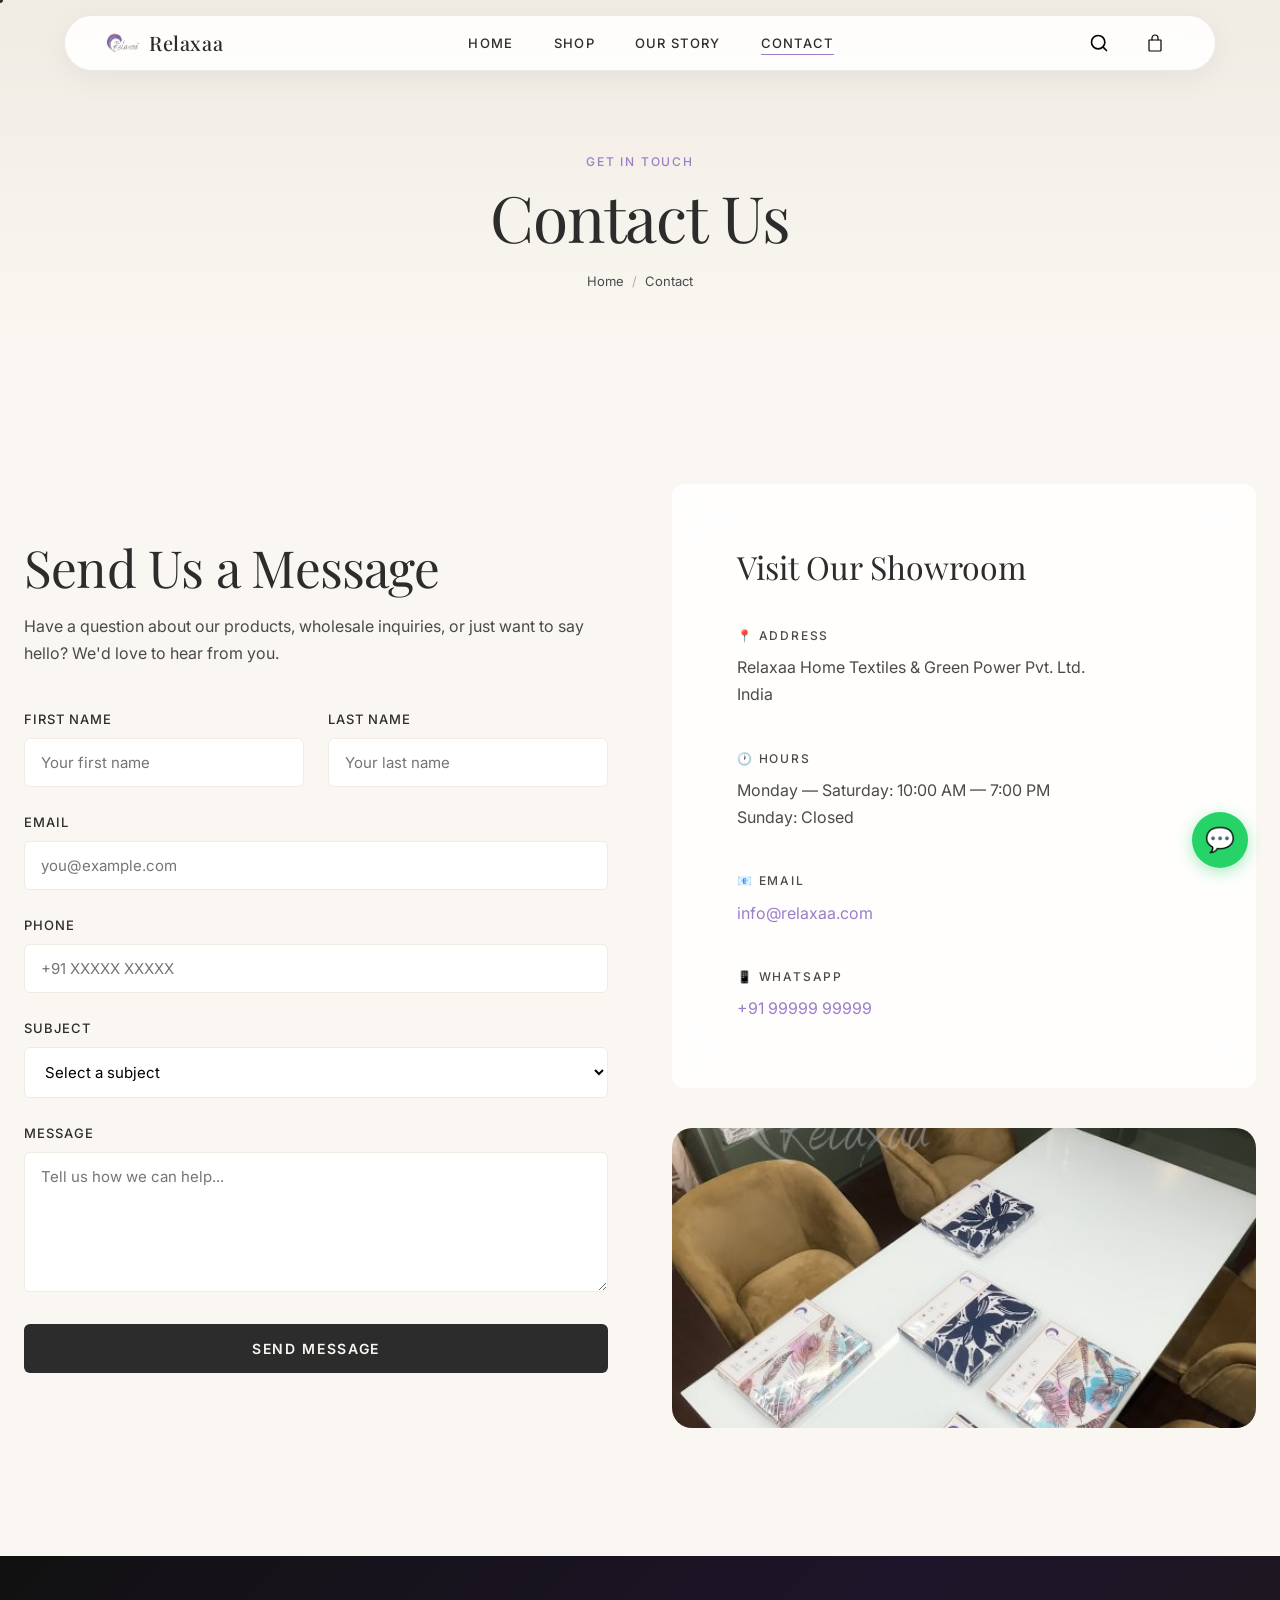
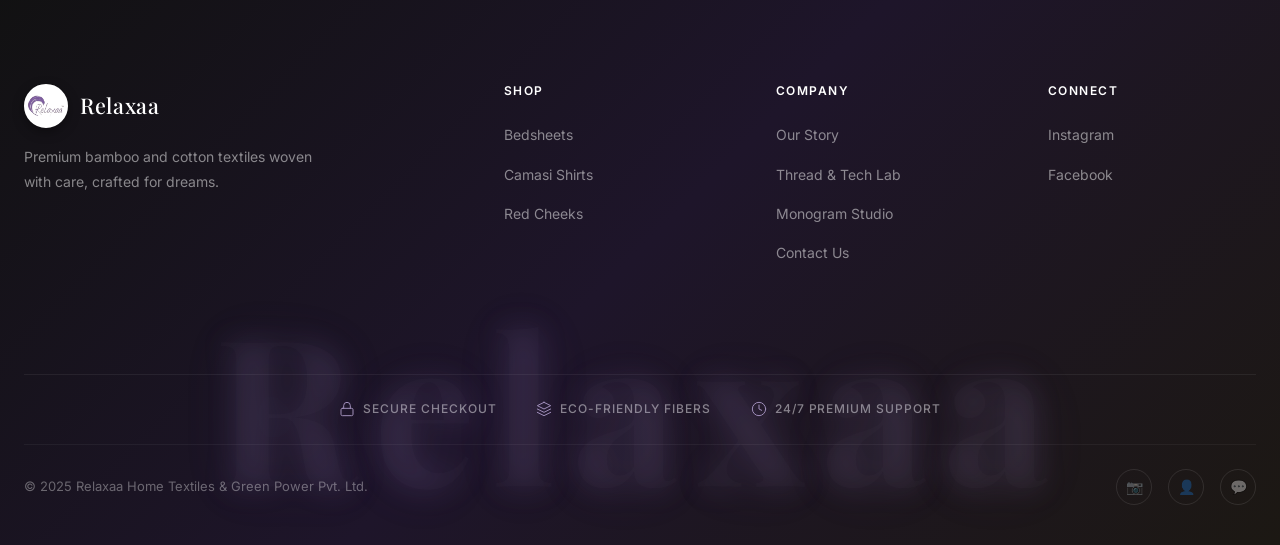
==== commit b9a77292: "Add futuristic luxury enhancements, mobile nav card, and instagram links" ====
--- a/contact.html
+++ b/contact.html
@@ -77,7 +77,7 @@
                     <p style="color:var(--charcoal-light);margin-bottom:var(--space-lg);">Have a question about our
                         products, wholesale inquiries, or just want to say hello? We'd love to hear from you.</p>
                     <form id="contactForm" onsubmit="handleContactSubmit(event)">
-                        <div style="display:grid;grid-template-columns:1fr 1fr;gap:var(--space-md);">
+                        <div class="form-name-grid">
                             <div class="form-group">
                                 <label for="firstName">First Name</label>
                                 <input type="text" id="firstName" placeholder="Your first name" required>
@@ -187,15 +187,40 @@
                 <div>
                     <h4 class="footer-heading">Connect</h4>
                     <ul class="footer-links">
-                        <li><a href="https://instagram.com/relaxaa.official" target="_blank">Instagram</a></li>
+                        <li><a href="https://www.instagram.com/relaxaa.in?igsh=Ym04Z2toc3hxOWJ6" target="_blank">Instagram</a></li>
                         <li><a href="#">Facebook</a></li>
                     </ul>
                 </div>
             </div>
+
+            <!-- Trust Badges Strip -->
+            <div class="trust-badge-strip">
+                <div class="trust-badge-item">
+                    <svg viewBox="0 0 24 24" width="16" height="16" fill="none" stroke="currentColor" stroke-width="1.5" stroke-linecap="round" stroke-linejoin="round">
+                        <rect x="3" y="11" width="18" height="11" rx="2" ry="2"></rect>
+                        <path d="M7 11V7a5 5 0 0 1 10 0v4"></path>
+                    </svg>
+                    Secure Checkout
+                </div>
+                <div class="trust-badge-item">
+                    <svg viewBox="0 0 24 24" width="16" height="16" fill="none" stroke="currentColor" stroke-width="1.5" stroke-linecap="round" stroke-linejoin="round">
+                        <path d="M12 2L2 7l10 5 10-5-10-5zM2 17l10 5 10-5M2 12l10 5 10-5"></path>
+                    </svg>
+                    Eco-Friendly Fibers
+                </div>
+                <div class="trust-badge-item">
+                    <svg viewBox="0 0 24 24" width="16" height="16" fill="none" stroke="currentColor" stroke-width="1.5" stroke-linecap="round" stroke-linejoin="round">
+                        <circle cx="12" cy="12" r="10"></circle>
+                        <polyline points="12 6 12 12 16 14"></polyline>
+                    </svg>
+                    24/7 Premium Support
+                </div>
+            </div>
+
             <div class="footer-bottom">
                 <span>© 2025 Relaxaa Home Textiles & Green Power Pvt. Ltd.</span>
                 <div class="footer-socials">
-                    <a href="https://instagram.com/relaxaa.official" target="_blank">📷</a>
+                    <a href="https://www.instagram.com/relaxaa.in?igsh=Ym04Z2toc3hxOWJ6" target="_blank">📷</a>
                     <a href="#">👤</a>
                     <a href="#">💬</a>
                 </div>
--- a/css/styles.css
+++ b/css/styles.css
@@ -1,2296 +1,2870 @@
-/* ========================================================
-   RELAXAA — Global Design System
-   Premium Bamboo Textiles Ecommerce
-   ======================================================== */
-
-/* ─── Google Fonts ─── */
-@import url('https://fonts.googleapis.com/css2?family=Inter:wght@300;400;500;600;700&family=Playfair+Display:ital,wght@0,400;0,500;0,600;0,700;1,400&display=swap');
-
-/* ─── Design Tokens ─── */
-:root {
-  /* Palette */
-  --cream: #FAF7F2;
-  --cream-dark: #F0EBE3;
-  --lavender: #9B7EC8;
-  --lavender-light: #C4B1E0;
-  --lavender-glow: rgba(155, 126, 200, 0.35);
-  --charcoal: #2C2C2C;
-  --charcoal-light: #4A4A4A;
-  --bamboo-green: #7BAE7F;
-  --bamboo-dark: #5A8F5E;
-  --gold: #C9A96E;
-  --gold-light: #DDBF8A;
-  --rose: #D4A0A0;
-  --white: #FFFFFF;
-  --black: #111111;
-  --overlay: rgba(17, 17, 17, 0.45);
-  --glass-bg: rgba(255, 255, 255, 0.85);
-  --glass-border: rgba(255, 255, 255, 0.25);
-
-  /* Typography */
-  --font-heading: 'Playfair Display', 'Georgia', serif;
-  --font-body: 'Inter', 'Helvetica Neue', sans-serif;
-
-  /* Spacing */
-  --space-xs: 0.5rem;
-  --space-sm: 1rem;
-  --space-md: 1.5rem;
-  --space-lg: 2.5rem;
-  --space-xl: 4rem;
-  --space-2xl: 6rem;
-  --space-3xl: 8rem;
-
-  /* Radius */
-  --radius-sm: 6px;
-  --radius-md: 12px;
-  --radius-lg: 20px;
-  --radius-full: 50%;
-
-  /* Shadows */
-  --shadow-sm: 0 2px 8px rgba(0, 0, 0, 0.06);
-  --shadow-md: 0 4px 20px rgba(0, 0, 0, 0.08);
-  --shadow-lg: 0 8px 40px rgba(0, 0, 0, 0.12);
-  --shadow-glow: 0 0 40px var(--lavender-glow);
-
-  /* Transitions */
-  --ease-out: cubic-bezier(0.25, 0.46, 0.45, 0.94);
-  --ease-smooth: cubic-bezier(0.22, 1, 0.36, 1);
-  --duration-fast: 0.2s;
-  --duration-normal: 0.4s;
-  --duration-slow: 0.7s;
-
-  /* Layout */
-  --max-width: 1280px;
-  --nav-height: 56px;
-}
-
-
-/* ─── Reset ─── */
-*,
-*::before,
-*::after {
-  margin: 0;
-  padding: 0;
-  box-sizing: border-box;
-}
-
-html {
-  scroll-behavior: smooth;
-  font-size: 16px;
-  -webkit-font-smoothing: antialiased;
-  -moz-osx-font-smoothing: grayscale;
-}
-
-body {
-  font-family: var(--font-body);
-  font-weight: 400;
-  line-height: 1.7;
-  color: var(--charcoal);
-  background-color: var(--cream);
-  overflow-x: hidden;
-}
-
-img {
-  max-width: 100%;
-  height: auto;
-  display: block;
-}
-
-a {
-  text-decoration: none;
-  color: inherit;
-  transition: color var(--duration-fast) var(--ease-out);
-}
-
-ul,
-ol {
-  list-style: none;
-}
-
-button {
-  font-family: inherit;
-  cursor: pointer;
-  border: none;
-  background: none;
-}
-
-input,
-textarea,
-select {
-  font-family: inherit;
-  font-size: 1rem;
-  border: none;
-  outline: none;
-  background: none;
-}
-
-
-/* ─── Typography ─── */
-h1,
-h2,
-h3,
-h4,
-h5 {
-  font-family: var(--font-heading);
-  font-weight: 400;
-  line-height: 1.15;
-  color: var(--charcoal);
-}
-
-h1 {
-  font-size: clamp(2.4rem, 5vw, 4.5rem);
-  letter-spacing: -0.02em;
-}
-
-h2 {
-  font-size: clamp(2rem, 4vw, 3.2rem);
-  letter-spacing: -0.015em;
-}
-
-h3 {
-  font-size: clamp(1.5rem, 3vw, 2rem);
-}
-
-h4 {
-  font-size: clamp(1.2rem, 2vw, 1.5rem);
-}
-
-.text-sm {
-  font-size: 0.875rem;
-}
-
-.text-xs {
-  font-size: 0.75rem;
-}
-
-.text-lg {
-  font-size: 1.125rem;
-}
-
-.text-caption {
-  font-size: 0.75rem;
-  text-transform: uppercase;
-  letter-spacing: 0.15em;
-  font-weight: 500;
-  color: var(--charcoal-light);
-}
-
-
-/* ─── Layout Utilities ─── */
-.container {
-  max-width: var(--max-width);
-  margin: 0 auto;
-  padding: 0 var(--space-md);
-}
-
-.section {
-  padding: var(--space-3xl) 0;
-}
-
-.grid {
-  display: grid;
-  gap: var(--space-md);
-}
-
-.flex {
-  display: flex;
-  align-items: center;
-}
-
-.flex-between {
-  display: flex;
-  align-items: center;
-  justify-content: space-between;
-}
-
-
-/* ─── Buttons ─── */
-.btn {
-  display: inline-flex;
-  align-items: center;
-  justify-content: center;
-  gap: 0.5rem;
-  padding: 1rem 2.5rem;
-  font-size: 0.875rem;
-  font-weight: 600;
-  text-transform: uppercase;
-  letter-spacing: 0.12em;
-  border-radius: var(--radius-sm);
-  transition: all var(--duration-normal) var(--ease-smooth);
-  position: relative;
-  overflow: hidden;
-}
-
-.btn::after {
-  content: '';
-  position: absolute;
-  inset: 0;
-  background: linear-gradient(120deg, transparent 30%, rgba(255, 255, 255, 0.15) 50%, transparent 70%);
-  transform: translateX(-100%);
-  transition: transform 0.6s var(--ease-smooth);
-}
-
-.btn:hover::after {
-  transform: translateX(100%);
-}
-
-.btn-primary {
-  background: var(--charcoal);
-  color: var(--cream);
-}
-
-.btn-primary:hover {
-  background: var(--lavender);
-  transform: translateY(-2px);
-  box-shadow: var(--shadow-glow);
-}
-
-.btn-secondary {
-  background: transparent;
-  color: var(--charcoal);
-  border: 1.5px solid var(--charcoal);
-}
-
-.btn-secondary:hover {
-  background: var(--charcoal);
-  color: var(--cream);
-  transform: translateY(-2px);
-}
-
-.btn-ghost {
-  background: transparent;
-  color: var(--charcoal);
-  padding: 0.5rem 0;
-  text-transform: none;
-  letter-spacing: 0.04em;
-  border-bottom: 1px solid var(--charcoal);
-  border-radius: 0;
-}
-
-.btn-ghost:hover {
-  color: var(--lavender);
-  border-color: var(--lavender);
-}
-
-
-.navbar {
-  position: fixed;
-  top: 0;
-  left: 0;
-  width: 100%;
-  height: var(--nav-height);
-  z-index: 1000;
-  transition: all 0.3s cubic-bezier(0.25, 1, 0.5, 1);
-  background: rgba(255, 255, 255, 0.72);
-  backdrop-filter: saturate(180%) blur(20px);
-  -webkit-backdrop-filter: saturate(180%) blur(20px);
-  border-bottom: 1px solid rgba(0, 0, 0, 0.08);
-  border-radius: 0;
-  box-shadow: none;
-}
-
-.navbar.scrolled {
-  top: 15px;
-  left: 5%;
-  width: 90%;
-  height: 56px;
-  background: rgba(255, 255, 255, 0.9);
-  border: 1px solid rgba(0, 0, 0, 0.08);
-  border-radius: 100px;
-  box-shadow: 0 8px 30px rgba(0, 0, 0, 0.05);
-}
-
-.navbar.scrolled .nav-inner {
-  padding: 0 var(--space-lg);
-}
-
-.navbar.scrolled .nav-logo img {
-  height: 36px !important;
-  width: 36px !important;
-}
-
-@media (min-width: 1400px) {
-  .navbar.scrolled {
-    left: calc((100vw - var(--max-width)) / 2);
-    width: var(--max-width);
-  }
-}
-
-.nav-inner {
-  max-width: var(--max-width);
-  margin: 0 auto;
-  padding: 0 var(--space-md);
-  height: 100%;
-  display: flex;
-  align-items: center;
-  justify-content: space-between;
-  position: relative;
-  transition: all 0.3s cubic-bezier(0.25, 1, 0.5, 1);
-}
-
-.nav-logo {
-  font-family: var(--font-heading);
-  font-size: 1.25rem;
-  font-weight: 500;
-  letter-spacing: 0.03em;
-  color: var(--charcoal);
-  display: flex;
-  align-items: center;
-  gap: 0.5rem;
-  transition: all 0.3s var(--ease-smooth);
-}
-
-.nav-logo img {
-  height: 38px !important;
-  width: 38px !important;
-  border-radius: 50%;
-  object-fit: cover;
-  transition: all 0.3s cubic-bezier(0.25, 1, 0.5, 1);
-}
-
-.nav-links {
-  display: flex;
-  gap: var(--space-lg);
-}
-
-.nav-link {
-  font-size: 0.8125rem;
-  font-weight: 500;
-  text-transform: uppercase;
-  letter-spacing: 0.1em;
-  color: var(--charcoal);
-  position: relative;
-  padding: 0.25rem 0;
-}
-
-.nav-link::after {
-  content: '';
-  position: absolute;
-  bottom: 0;
-  left: 0;
-  width: 0;
-  height: 1.5px;
-  background: var(--lavender);
-  transition: width var(--duration-normal) var(--ease-smooth);
-}
-
-.nav-link:hover::after,
-.nav-link.active::after {
-  width: 100%;
-}
-
-.nav-link:hover {
-  color: var(--lavender);
-}
-
-.nav-actions {
-  display: flex;
-  align-items: center;
-  gap: var(--space-sm);
-}
-
-.nav-action-btn {
-  width: 40px;
-  height: 40px;
-  display: flex;
-  align-items: center;
-  justify-content: center;
-  border-radius: var(--radius-full);
-  transition: all var(--duration-fast) var(--ease-out);
-  position: relative;
-  font-size: 1.25rem;
-}
-
-.nav-action-btn:hover {
-  background: var(--cream-dark);
-}
-
-.cart-badge {
-  position: absolute;
-  top: 2px;
-  right: 2px;
-  width: 18px;
-  height: 18px;
-  background: var(--lavender);
-  color: var(--white);
-  font-size: 0.625rem;
-  font-weight: 600;
-  border-radius: var(--radius-full);
-  display: flex;
-  align-items: center;
-  justify-content: center;
-  opacity: 0;
-  transform: scale(0);
-  transition: all var(--duration-fast) var(--ease-smooth);
-}
-
-.cart-badge.visible {
-  opacity: 1;
-  transform: scale(1);
-}
-
-/* Mobile Hamburger */
-.hamburger {
-  display: none;
-  flex-direction: column;
-  justify-content: center;
-  align-items: center;
-  gap: 4px;
-  width: 16px;
-  height: 16px;
-  cursor: pointer;
-  z-index: 1001;
-}
-
-.hamburger span {
-  display: block;
-  width: 100%;
-  height: 1.2px;
-  background: var(--charcoal);
-  transition: transform 0.25s cubic-bezier(0.25, 1, 0.5, 1), opacity 0.25s cubic-bezier(0.25, 1, 0.5, 1);
-  transform-origin: center;
-}
-
-.hamburger.active span:nth-child(1) {
-  transform: translateY(5.2px) rotate(45deg);
-}
-
-.hamburger.active span:nth-child(2) {
-  opacity: 0;
-  transform: scaleX(0);
-}
-
-.hamburger.active span:nth-child(3) {
-  transform: translateY(-5.2px) rotate(-45deg);
-}
-
-
-
-/* ─── Hero Section ─── */
-.hero {
-  position: relative;
-  height: 100vh;
-  min-height: 600px;
-  display: flex;
-  align-items: center;
-  justify-content: center;
-  overflow: hidden;
-}
-
-.hero-video-bg {
-  position: absolute;
-  inset: 0;
-  z-index: 0;
-}
-
-.hero-video-bg video {
-  width: 100%;
-  height: 100%;
-  object-fit: cover;
-}
-
-.hero-overlay {
-  position: absolute;
-  inset: 0;
-  background: linear-gradient(180deg,
-      rgba(17, 17, 17, 0.05) 0%,
-      rgba(17, 17, 17, 0.18) 50%,
-      rgba(17, 17, 17, 0.35) 100%);
-  z-index: 1;
-}
-
-.hero-content {
-  position: relative;
-  z-index: 2;
-  text-align: center;
-  color: var(--white);
-  max-width: 720px;
-  padding: 0 var(--space-md);
-}
-
-.hero-content h1 {
-  color: var(--white);
-  font-weight: 300;
-  margin-bottom: var(--space-sm);
-  text-shadow: 0 2px 20px rgba(0, 0, 0, 0.3);
-}
-
-.hero-content p {
-  font-size: 1.125rem;
-  font-weight: 300;
-  margin-bottom: var(--space-lg);
-  opacity: 0.9;
-  line-height: 1.8;
-}
-
-.hero .btn-primary {
-  background: rgba(255, 255, 255, 0.15);
-  backdrop-filter: blur(10px);
-  border: 1px solid rgba(255, 255, 255, 0.3);
-  color: var(--white);
-}
-
-.hero .btn-primary:hover {
-  background: var(--lavender);
-  border-color: var(--lavender);
-  box-shadow: var(--shadow-glow);
-}
-
-.hero-scroll-indicator {
-  position: absolute;
-  bottom: 2rem;
-  left: 50%;
-  transform: translateX(-50%);
-  z-index: 2;
-  display: flex;
-  flex-direction: column;
-  align-items: center;
-  gap: 0.5rem;
-  color: var(--white);
-  opacity: 0.7;
-  animation: float 2.5s ease-in-out infinite;
-}
-
-.hero-scroll-indicator span {
-  font-size: 0.625rem;
-  text-transform: uppercase;
-  letter-spacing: 0.2em;
-}
-
-.scroll-line {
-  width: 1px;
-  height: 40px;
-  background: linear-gradient(to bottom, var(--white), transparent);
-  animation: scrollPulse 2s ease-in-out infinite;
-}
-
-
-/* ─── Section Headers ─── */
-.section-header {
-  text-align: center;
-  margin-bottom: var(--space-xl);
-}
-
-.section-header .text-caption {
-  margin-bottom: var(--space-xs);
-  color: var(--lavender);
-}
-
-.section-header h2 {
-  margin-bottom: var(--space-sm);
-}
-
-.section-header p {
-  max-width: 560px;
-  margin: 0 auto;
-  color: var(--charcoal-light);
-}
-
-.section-divider {
-  width: 60px;
-  height: 1.5px;
-  background: linear-gradient(to right, var(--lavender), var(--gold));
-  margin: var(--space-sm) auto;
-  border: none;
-}
-
-
-/* ─── Product Cards ─── */
-.product-card {
-  background: var(--white);
-  border-radius: var(--radius-md);
-  overflow: hidden;
-  transition: all var(--duration-normal) var(--ease-smooth);
-  cursor: pointer;
-  position: relative;
-}
-
-.product-card:hover {
-  transform: translateY(-8px);
-  box-shadow: var(--shadow-lg);
-}
-
-.product-card-image {
-  position: relative;
-  aspect-ratio: 3 / 4;
-  overflow: hidden;
-}
-
-.product-card-image img {
-  width: 100%;
-  height: 100%;
-  object-fit: cover;
-  transition: transform var(--duration-slow) var(--ease-smooth);
-}
-
-.product-card:hover .product-card-image img {
-  transform: scale(1.06);
-}
-
-.product-card-badge {
-  position: absolute;
-  top: var(--space-sm);
-  left: var(--space-sm);
-  padding: 0.25rem 0.75rem;
-  background: var(--lavender);
-  color: var(--white);
-  font-size: 0.6875rem;
-  font-weight: 600;
-  text-transform: uppercase;
-  letter-spacing: 0.08em;
-  border-radius: var(--radius-sm);
-}
-
-.product-card-actions {
-  position: absolute;
-  bottom: var(--space-sm);
-  right: var(--space-sm);
-  display: flex;
-  gap: 0.5rem;
-  opacity: 0;
-  transform: translateY(10px);
-  transition: all var(--duration-normal) var(--ease-smooth);
-}
-
-.product-card:hover .product-card-actions {
-  opacity: 1;
-  transform: translateY(0);
-}
-
-.product-card-action-btn {
-  width: 40px;
-  height: 40px;
-  background: var(--white);
-  border-radius: var(--radius-full);
-  display: flex;
-  align-items: center;
-  justify-content: center;
-  box-shadow: var(--shadow-md);
-  transition: all var(--duration-fast) var(--ease-out);
-  font-size: 1rem;
-}
-
-.product-card-action-btn:hover {
-  background: var(--charcoal);
-  color: var(--white);
-}
-
-.product-card-info {
-  padding: var(--space-md);
-}
-
-.product-card-category {
-  font-size: 0.6875rem;
-  text-transform: uppercase;
-  letter-spacing: 0.12em;
-  color: var(--lavender);
-  font-weight: 500;
-  margin-bottom: 0.25rem;
-}
-
-.product-card-name {
-  font-family: var(--font-heading);
-  font-size: 1.15rem;
-  font-weight: 500;
-  margin-bottom: 0.375rem;
-  color: var(--charcoal);
-}
-
-.product-card-price {
-  font-size: 1rem;
-  font-weight: 600;
-  color: var(--charcoal);
-}
-
-.product-card-price .original-price {
-  color: var(--charcoal-light);
-  text-decoration: line-through;
-  font-weight: 400;
-  font-size: 0.875rem;
-  margin-left: 0.5rem;
-}
-
-
-/* ─── Collection Cards ─── */
-.collection-card {
-  position: relative;
-  border-radius: var(--radius-lg);
-  overflow: hidden;
-  aspect-ratio: 4 / 5;
-  cursor: pointer;
-}
-
-.collection-card img {
-  width: 100%;
-  height: 100%;
-  object-fit: cover;
-  transition: transform var(--duration-slow) var(--ease-smooth);
-}
-
-.collection-card:hover img {
-  transform: scale(1.08);
-}
-
-.collection-card-overlay {
-  position: absolute;
-  inset: 0;
-  background: linear-gradient(0deg, rgba(0, 0, 0, 0.6) 0%, transparent 60%);
-  display: flex;
-  flex-direction: column;
-  justify-content: flex-end;
-  padding: var(--space-lg);
-  transition: background var(--duration-normal) var(--ease-out);
-}
-
-.collection-card:hover .collection-card-overlay {
-  background: linear-gradient(0deg, rgba(0, 0, 0, 0.7) 0%, rgba(0, 0, 0, 0.1) 60%);
-}
-
-.collection-card-overlay h3 {
-  color: var(--white);
-  font-size: 1.75rem;
-  margin-bottom: 0.5rem;
-}
-
-.collection-card-overlay p {
-  color: rgba(255, 255, 255, 0.8);
-  font-size: 0.875rem;
-  margin-bottom: var(--space-sm);
-}
-
-.collection-card-overlay .btn-ghost {
-  color: var(--white);
-  border-color: rgba(255, 255, 255, 0.5);
-  align-self: flex-start;
-}
-
-.collection-card-overlay .btn-ghost:hover {
-  color: var(--lavender-light);
-  border-color: var(--lavender-light);
-}
-
-
-/* ─── Glass Panel ─── */
-.glass-panel {
-  background: var(--glass-bg);
-  backdrop-filter: blur(20px);
-  -webkit-backdrop-filter: blur(20px);
-  border: 1px solid var(--glass-border);
-  border-radius: var(--radius-md);
-}
-
-
-/* ─── Split Section ─── */
-.split-section {
-  display: grid;
-  grid-template-columns: 1fr 1fr;
-  gap: var(--space-xl);
-  align-items: center;
-}
-
-.split-section.reverse {
-  direction: rtl;
-}
-
-.split-section.reverse>* {
-  direction: ltr;
-}
-
-.split-image {
-  border-radius: var(--radius-lg);
-  overflow: hidden;
-  aspect-ratio: 4 / 5;
-}
-
-.split-image img {
-  width: 100%;
-  height: 100%;
-  object-fit: cover;
-}
-
-.split-text {
-  padding: var(--space-xl);
-}
-
-.split-text .text-caption {
-  margin-bottom: var(--space-sm);
-  color: var(--lavender);
-}
-
-.split-text h2 {
-  margin-bottom: var(--space-md);
-}
-
-.split-text p {
-  color: var(--charcoal-light);
-  margin-bottom: var(--space-lg);
-}
-
-
-/* ─── Carousel / Horizontal Scroll ─── */
-.scroll-row {
-  display: flex;
-  gap: var(--space-md);
-  overflow-x: auto;
-  scroll-snap-type: x mandatory;
-  padding-bottom: var(--space-sm);
-  -ms-overflow-style: none;
-  scrollbar-width: none;
-}
-
-.scroll-row::-webkit-scrollbar {
-  display: none;
-}
-
-.scroll-row>* {
-  scroll-snap-align: start;
-  flex-shrink: 0;
-}
-
-
-/* ─── Instagram Grid ─── */
-.instagram-grid {
-  display: grid;
-  grid-template-columns: repeat(6, 1fr);
-  gap: 4px;
-}
-
-.instagram-item {
-  aspect-ratio: 1;
-  overflow: hidden;
-  cursor: pointer;
-  position: relative;
-}
-
-.instagram-item img {
-  width: 100%;
-  height: 100%;
-  object-fit: cover;
-  transition: transform var(--duration-normal) var(--ease-smooth);
-}
-
-.instagram-item:hover img {
-  transform: scale(1.1);
-}
-
-.instagram-item::after {
-  content: '♡';
-  position: absolute;
-  inset: 0;
-  background: rgba(155, 126, 200, 0.4);
-  display: flex;
-  align-items: center;
-  justify-content: center;
-  color: white;
-  font-size: 1.5rem;
-  opacity: 0;
-  transition: opacity var(--duration-fast) var(--ease-out);
-}
-
-.instagram-item:hover::after {
-  opacity: 1;
-}
-
-
-/* ─── Shop Filter Bar ─── */
-.filter-bar {
-  display: flex;
-  align-items: center;
-  justify-content: center;
-  gap: var(--space-sm);
-  margin-bottom: var(--space-xl);
-  flex-wrap: wrap;
-}
-
-.filter-btn {
-  padding: 0.625rem 1.5rem;
-  font-size: 0.8125rem;
-  font-weight: 500;
-  text-transform: uppercase;
-  letter-spacing: 0.08em;
-  border-radius: 100px;
-  border: 1.5px solid var(--cream-dark);
-  color: var(--charcoal-light);
-  transition: all var(--duration-fast) var(--ease-out);
-}
-
-.filter-btn:hover,
-.filter-btn.active {
-  border-color: var(--charcoal);
-  color: var(--charcoal);
-  background: var(--white);
-  box-shadow: var(--shadow-sm);
-}
-
-.filter-btn.active {
-  background: var(--charcoal);
-  color: var(--cream);
-  border-color: var(--charcoal);
-}
-
-
-/* ─── Product Grid ─── */
-.product-grid {
-  display: grid;
-  grid-template-columns: repeat(3, 1fr);
-  gap: var(--space-lg);
-}
-
-
-/* ─── Product Detail ─── */
-.product-detail {
-  display: grid;
-  grid-template-columns: 1fr 1fr;
-  gap: var(--space-2xl);
-  padding-top: calc(var(--nav-height) + var(--space-xl));
-}
-
-.product-gallery {
-  position: sticky;
-  top: calc(var(--nav-height) + var(--space-lg));
-}
-
-.product-gallery-main {
-  border-radius: var(--radius-lg);
-  overflow: hidden;
-  aspect-ratio: 3 / 4;
-  margin-bottom: var(--space-sm);
-  background: var(--cream-dark);
-}
-
-.product-gallery-main img {
-  width: 100%;
-  height: 100%;
-  object-fit: cover;
-}
-
-.product-gallery-thumbs {
-  display: flex;
-  gap: 0.5rem;
-}
-
-.product-gallery-thumbs img {
-  width: 72px;
-  height: 72px;
-  object-fit: cover;
-  border-radius: var(--radius-sm);
-  cursor: pointer;
-  opacity: 0.5;
-  transition: opacity var(--duration-fast) var(--ease-out);
-  border: 2px solid transparent;
-}
-
-.product-gallery-thumbs img.active,
-.product-gallery-thumbs img:hover {
-  opacity: 1;
-  border-color: var(--lavender);
-}
-
-.product-info {
-  padding-top: var(--space-md);
-}
-
-.product-info .text-caption {
-  color: var(--lavender);
-  margin-bottom: var(--space-xs);
-}
-
-.product-info h1 {
-  font-size: clamp(1.8rem, 3vw, 2.5rem);
-  margin-bottom: var(--space-sm);
-}
-
-.product-price-tag {
-  font-size: 1.5rem;
-  font-weight: 600;
-  color: var(--charcoal);
-  margin-bottom: var(--space-lg);
-}
-
-.product-price-tag .original-price {
-  text-decoration: line-through;
-  color: var(--charcoal-light);
-  font-weight: 400;
-  font-size: 1.1rem;
-  margin-left: 0.5rem;
-}
-
-.product-description {
-  color: var(--charcoal-light);
-  margin-bottom: var(--space-lg);
-  line-height: 1.9;
-}
-
-/* Size Selector */
-.size-selector {
-  margin-bottom: var(--space-lg);
-}
-
-.size-selector label {
-  display: block;
-  font-size: 0.8125rem;
-  font-weight: 500;
-  text-transform: uppercase;
-  letter-spacing: 0.08em;
-  margin-bottom: var(--space-xs);
-}
-
-.size-options {
-  display: flex;
-  gap: 0.5rem;
-}
-
-.size-option {
-  width: 48px;
-  height: 48px;
-  display: flex;
-  align-items: center;
-  justify-content: center;
-  border: 1.5px solid var(--cream-dark);
-  border-radius: var(--radius-sm);
-  font-size: 0.8125rem;
-  font-weight: 500;
-  transition: all var(--duration-fast) var(--ease-out);
-}
-
-.size-option:hover,
-.size-option.selected {
-  border-color: var(--charcoal);
-  background: var(--charcoal);
-  color: var(--cream);
-}
-
-/* Quantity */
-.qty-selector {
-  display: flex;
-  align-items: center;
-  gap: var(--space-sm);
-  margin-bottom: var(--space-lg);
-}
-
-.qty-selector label {
-  font-size: 0.8125rem;
-  font-weight: 500;
-  text-transform: uppercase;
-  letter-spacing: 0.08em;
-}
-
-.qty-controls {
-  display: flex;
-  align-items: center;
-  border: 1.5px solid var(--cream-dark);
-  border-radius: var(--radius-sm);
-}
-
-.qty-btn {
-  width: 40px;
-  height: 40px;
-  display: flex;
-  align-items: center;
-  justify-content: center;
-  font-size: 1.1rem;
-  transition: background var(--duration-fast) var(--ease-out);
-}
-
-.qty-btn:hover {
-  background: var(--cream-dark);
-}
-
-.qty-value {
-  width: 48px;
-  text-align: center;
-  font-weight: 500;
-  border-left: 1.5px solid var(--cream-dark);
-  border-right: 1.5px solid var(--cream-dark);
-  height: 40px;
-  line-height: 40px;
-}
-
-.add-to-cart-btn {
-  width: 100%;
-  padding: 1rem;
-  font-size: 0.875rem;
-  margin-bottom: var(--space-sm);
-}
-
-
-/* ─── Cart Sidebar ─── */
-.cart-overlay {
-  position: fixed;
-  inset: 0;
-  background: rgba(0, 0, 0, 0.4);
-  z-index: 2000;
-  opacity: 0;
-  visibility: hidden;
-  transition: all var(--duration-normal) var(--ease-out);
-}
-
-.cart-overlay.open {
-  opacity: 1;
-  visibility: visible;
-}
-
-.cart-sidebar {
-  position: fixed;
-  top: 0;
-  right: 0;
-  width: 420px;
-  max-width: 90vw;
-  height: 100vh;
-  background: var(--white);
-  z-index: 2001;
-  transform: translateX(100%);
-  transition: transform var(--duration-normal) var(--ease-smooth);
-  display: flex;
-  flex-direction: column;
-}
-
-.cart-sidebar.open {
-  transform: translateX(0);
-}
-
-.cart-header {
-  padding: var(--space-md) var(--space-lg);
-  border-bottom: 1px solid var(--cream-dark);
-  display: flex;
-  align-items: center;
-  justify-content: space-between;
-}
-
-.cart-header h3 {
-  font-size: 1.25rem;
-}
-
-.cart-close {
-  font-size: 1.5rem;
-  padding: 0.5rem;
-  transition: color var(--duration-fast);
-}
-
-.cart-close:hover {
-  color: var(--lavender);
-}
-
-.cart-items {
-  flex: 1;
-  overflow-y: auto;
-  padding: var(--space-md) var(--space-lg);
-}
-
-.cart-item {
-  display: flex;
-  gap: var(--space-md);
-  padding: var(--space-md) 0;
-  border-bottom: 1px solid var(--cream-dark);
-}
-
-.cart-item-image {
-  width: 80px;
-  height: 100px;
-  border-radius: var(--radius-sm);
-  overflow: hidden;
-  flex-shrink: 0;
-}
-
-.cart-item-image img {
-  width: 100%;
-  height: 100%;
-  object-fit: cover;
-}
-
-.cart-item-details {
-  flex: 1;
-}
-
-.cart-item-name {
-  font-family: var(--font-heading);
-  font-size: 1rem;
-  font-weight: 500;
-  margin-bottom: 0.25rem;
-}
-
-.cart-item-meta {
-  font-size: 0.75rem;
-  color: var(--charcoal-light);
-  margin-bottom: 0.5rem;
-}
-
-.cart-item-price {
-  font-weight: 600;
-}
-
-.cart-item-remove {
-  font-size: 0.75rem;
-  color: var(--charcoal-light);
-  text-decoration: underline;
-  margin-top: 0.5rem;
-}
-
-.cart-item-remove:hover {
-  color: var(--rose);
-}
-
-.cart-footer {
-  padding: var(--space-md) var(--space-lg);
-  border-top: 1px solid var(--cream-dark);
-}
-
-.cart-total {
-  display: flex;
-  justify-content: space-between;
-  font-size: 1.125rem;
-  font-weight: 600;
-  margin-bottom: var(--space-md);
-}
-
-.cart-empty {
-  text-align: center;
-  padding: var(--space-2xl) 0;
-  color: var(--charcoal-light);
-}
-
-.cart-empty-icon {
-  font-size: 3rem;
-  margin-bottom: var(--space-sm);
-  opacity: 0.4;
-}
-
-
-/* ─── Modal (Quick View) ─── */
-.modal-overlay {
-  position: fixed;
-  inset: 0;
-  background: rgba(0, 0, 0, 0.5);
-  z-index: 3000;
-  display: flex;
-  align-items: center;
-  justify-content: center;
-  opacity: 0;
-  visibility: hidden;
-  transition: all var(--duration-normal) var(--ease-out);
-}
-
-.modal-overlay.open {
-  opacity: 1;
-  visibility: visible;
-}
-
-.modal {
-  background: var(--white);
-  border-radius: var(--radius-lg);
-  max-width: 900px;
-  width: 90%;
-  max-height: 85vh;
-  overflow-y: auto;
-  transform: scale(0.9) translateY(20px);
-  transition: transform var(--duration-normal) var(--ease-smooth);
-  display: grid;
-  grid-template-columns: 1fr 1fr;
-}
-
-.modal-overlay.open .modal {
-  transform: scale(1) translateY(0);
-}
-
-.modal-image {
-  aspect-ratio: 3 / 4;
-  overflow: hidden;
-  border-radius: var(--radius-lg) 0 0 var(--radius-lg);
-}
-
-.modal-image img {
-  width: 100%;
-  height: 100%;
-  object-fit: cover;
-}
-
-.modal-content {
-  padding: var(--space-xl);
-  display: flex;
-  flex-direction: column;
-  justify-content: center;
-}
-
-.modal-close {
-  position: absolute;
-  top: var(--space-sm);
-  right: var(--space-sm);
-  width: 40px;
-  height: 40px;
-  display: flex;
-  align-items: center;
-  justify-content: center;
-  border-radius: var(--radius-full);
-  background: var(--white);
-  box-shadow: var(--shadow-md);
-  font-size: 1.25rem;
-  transition: all var(--duration-fast);
-  z-index: 1;
-}
-
-.modal-close:hover {
-  background: var(--charcoal);
-  color: var(--white);
-}
-
-
-/* ─── Contact Form ─── */
-.form-group {
-  margin-bottom: var(--space-md);
-}
-
-.form-group label {
-  display: block;
-  font-size: 0.8125rem;
-  font-weight: 500;
-  text-transform: uppercase;
-  letter-spacing: 0.08em;
-  margin-bottom: var(--space-xs);
-  color: var(--charcoal);
-}
-
-.form-group input,
-.form-group textarea {
-  width: 100%;
-  padding: 0.875rem var(--space-sm);
-  border: 1.5px solid var(--cream-dark);
-  border-radius: var(--radius-sm);
-  background: var(--white);
-  font-size: 0.9375rem;
-  transition: border-color var(--duration-fast) var(--ease-out);
-}
-
-.form-group input:focus,
-.form-group textarea:focus {
-  border-color: var(--lavender);
-  box-shadow: 0 0 0 3px var(--lavender-glow);
-}
-
-.form-group textarea {
-  min-height: 140px;
-  resize: vertical;
-}
-
-
-/* ─── Footer ─── */
-.site-footer {
-  position: relative;
-  background: linear-gradient(135deg, #111111 0%, #1e152a 50%, #1c1813 100%);
-  color: rgba(255, 255, 255, 0.7);
-  padding: var(--space-3xl) 0 var(--space-lg);
-  overflow: hidden;
-}
-
-.site-footer::after {
-  content: 'Relaxaa';
-  position: absolute;
-  bottom: -2rem;
-  left: 50%;
-  transform: translateX(-50%);
-  font-size: clamp(6rem, 16vw, 14rem);
-  font-family: var(--font-heading);
-  font-weight: 700;
-  color: rgba(255, 255, 255, 0.015);
-  text-shadow: 0 0 30px rgba(155, 126, 200, 0.15), 0 0 60px rgba(155, 126, 200, 0.08);
-  pointer-events: none;
-  z-index: 0;
-  letter-spacing: 0.08em;
-  user-select: none;
-  width: 100%;
-  text-align: center;
-}
-
-.footer-grid {
-  display: grid;
-  grid-template-columns: 2fr 1fr 1fr 1fr;
-  gap: var(--space-xl);
-  margin-bottom: var(--space-2xl);
-  position: relative;
-  z-index: 1;
-}
-
-.footer-brand {
-  max-width: 300px;
-}
-
-.footer-brand .nav-logo {
-  color: var(--white);
-  margin-bottom: var(--space-sm);
-  display: flex;
-  align-items: center;
-  gap: 0.75rem;
-  font-size: 1.35rem;
-}
-
-.footer-brand .nav-logo img {
-  height: 44px !important;
-  width: 44px !important;
-  border-radius: var(--radius-full);
-  border: 2px solid var(--white);
-  background: var(--white);
-  box-shadow: 0 4px 12px rgba(0, 0, 0, 0.35);
-  object-fit: cover;
-}
-
-.footer-brand p {
-  font-size: 0.875rem;
-  line-height: 1.8;
-  opacity: 0.7;
-}
-
-.footer-heading {
-  font-family: var(--font-body);
-  font-size: 0.75rem;
-  font-weight: 600;
-  text-transform: uppercase;
-  letter-spacing: 0.12em;
-  color: var(--white);
-  margin-bottom: var(--space-md);
-}
-
-.footer-links li {
-  margin-bottom: 0.75rem;
-}
-
-.footer-links a {
-  font-size: 0.875rem;
-  opacity: 0.7;
-  transition: opacity var(--duration-fast);
-}
-
-.footer-links a:hover {
-  opacity: 1;
-  color: var(--lavender-light);
-}
-
-.footer-bottom {
-  border-top: 1px solid rgba(255, 255, 255, 0.1);
-  padding-top: var(--space-md);
-  display: flex;
-  align-items: center;
-  justify-content: space-between;
-  font-size: 0.8125rem;
-  opacity: 0.5;
-  position: relative;
-  z-index: 1;
-}
-
-.footer-socials {
-  display: flex;
-  gap: var(--space-sm);
-}
-
-.footer-socials a {
-  width: 36px;
-  height: 36px;
-  display: flex;
-  align-items: center;
-  justify-content: center;
-  border-radius: var(--radius-full);
-  border: 1px solid rgba(255, 255, 255, 0.2);
-  transition: all var(--duration-fast);
-  font-size: 0.875rem;
-}
-
-.footer-socials a:hover {
-  border-color: var(--lavender);
-  background: var(--lavender);
-  color: var(--white);
-}
-
-
-/* ─── WhatsApp Float ─── */
-.whatsapp-float {
-  position: fixed;
-  bottom: 2rem;
-  right: 2rem;
-  width: 56px;
-  height: 56px;
-  background: #25D366;
-  border-radius: var(--radius-full);
-  display: flex;
-  align-items: center;
-  justify-content: center;
-  color: white;
-  font-size: 1.5rem;
-  box-shadow: 0 4px 16px rgba(37, 211, 102, 0.4);
-  z-index: 999;
-  transition: all var(--duration-fast) var(--ease-out);
-  animation: float 3s ease-in-out infinite;
-}
-
-.whatsapp-float:hover {
-  transform: scale(1.1);
-  box-shadow: 0 6px 24px rgba(37, 211, 102, 0.5);
-}
-
-
-/* ─── Splash Screen ─── */
-.splash-screen {
-  position: fixed;
-  inset: 0;
-  background: var(--cream);
-  display: flex;
-  flex-direction: column;
-  align-items: center;
-  justify-content: center;
-  z-index: 9999;
-}
-
-.splash-logo {
-  width: 120px;
-  height: auto;
-  opacity: 0;
-  animation: splashFadeIn 1s var(--ease-smooth) 0.3s forwards;
-}
-
-.splash-title {
-  font-family: var(--font-heading);
-  font-size: clamp(2.5rem, 5vw, 4rem);
-  font-weight: 300;
-  color: var(--charcoal);
-  opacity: 0;
-  transform: translateY(20px);
-  animation: splashSlideUp 1s var(--ease-smooth) 0.8s forwards;
-  margin-top: var(--space-md);
-}
-
-.splash-tagline {
-  font-size: 0.875rem;
-  color: var(--charcoal-light);
-  letter-spacing: 0.2em;
-  text-transform: uppercase;
-  opacity: 0;
-  animation: splashFadeIn 1s var(--ease-smooth) 1.5s forwards;
-  margin-top: var(--space-sm);
-}
-
-.splash-glow {
-  position: absolute;
-  width: 300px;
-  height: 300px;
-  border-radius: var(--radius-full);
-  background: var(--lavender-glow);
-  filter: blur(80px);
-  opacity: 0;
-  animation: splashGlow 2s var(--ease-smooth) 0.5s forwards;
-}
-
-.splash-screen.exit {
-  animation: splashExit 0.8s var(--ease-smooth) forwards;
-}
-
-
-/* ─── Scroll Reveal ─── */
-.reveal {
-  opacity: 0;
-  transform: translateY(40px);
-  transition: opacity 0.8s var(--ease-smooth), transform 0.8s var(--ease-smooth);
-}
-
-.reveal.visible {
-  opacity: 1;
-  transform: translateY(0);
-}
-
-.reveal-left {
-  opacity: 0;
-  transform: translateX(-40px);
-  transition: opacity 0.8s var(--ease-smooth), transform 0.8s var(--ease-smooth);
-}
-
-.reveal-left.visible {
-  opacity: 1;
-  transform: translateX(0);
-}
-
-.reveal-right {
-  opacity: 0;
-  transform: translateX(40px);
-  transition: opacity 0.8s var(--ease-smooth), transform 0.8s var(--ease-smooth);
-}
-
-.reveal-right.visible {
-  opacity: 1;
-  transform: translateX(0);
-}
-
-.reveal-scale {
-  opacity: 0;
-  transform: scale(0.92);
-  transition: opacity 0.8s var(--ease-smooth), transform 0.8s var(--ease-smooth);
-}
-
-.reveal-scale.visible {
-  opacity: 1;
-  transform: scale(1);
-}
-
-
-/* ─── Keyframe Animations ─── */
-@keyframes splashFadeIn {
-  to {
-    opacity: 1;
-  }
-}
-
-@keyframes splashSlideUp {
-  to {
-    opacity: 1;
-    transform: translateY(0);
-  }
-}
-
-@keyframes splashGlow {
-  0% {
-    opacity: 0;
-    transform: scale(0.5);
-  }
-
-  50% {
-    opacity: 0.6;
-    transform: scale(1.2);
-  }
-
-  100% {
-    opacity: 0.3;
-    transform: scale(1);
-  }
-}
-
-@keyframes splashExit {
-  to {
-    opacity: 0;
-    transform: scale(1.05);
-    visibility: hidden;
-  }
-}
-
-@keyframes float {
-
-  0%,
-  100% {
-    transform: translateY(0);
-  }
-
-  50% {
-    transform: translateY(-8px);
-  }
-}
-
-@keyframes scrollPulse {
-
-  0%,
-  100% {
-    opacity: 1;
-  }
-
-  50% {
-    opacity: 0.3;
-  }
-}
-
-@keyframes shimmer {
-  0% {
-    background-position: -200% 0;
-  }
-
-  100% {
-    background-position: 200% 0;
-  }
-}
-
-@keyframes fadeInUp {
-  from {
-    opacity: 0;
-    transform: translateY(30px);
-  }
-
-  to {
-    opacity: 1;
-    transform: translateY(0);
-  }
-}
-
-@keyframes pulse {
-
-  0%,
-  100% {
-    transform: scale(1);
-  }
-
-  50% {
-    transform: scale(1.05);
-  }
-}
-
-
-/* ─── Page Header (non-home) ─── */
-.page-header {
-  padding: calc(var(--nav-height) + var(--space-2xl)) 0 var(--space-xl);
-  text-align: center;
-  background: linear-gradient(180deg, var(--cream-dark) 0%, var(--cream) 100%);
-}
-
-.page-header .text-caption {
-  color: var(--lavender);
-  margin-bottom: var(--space-xs);
-}
-
-.page-header h1 {
-  margin-bottom: var(--space-sm);
-}
-
-.breadcrumb {
-  display: flex;
-  align-items: center;
-  justify-content: center;
-  gap: 0.5rem;
-  font-size: 0.8125rem;
-  color: var(--charcoal-light);
-  margin-top: var(--space-sm);
-}
-
-.breadcrumb a:hover {
-  color: var(--lavender);
-}
-
-.breadcrumb .sep {
-  opacity: 0.4;
-}
-
-
-/* ─── Tabs ─── */
-.tabs {
-  display: flex;
-  border-bottom: 1.5px solid var(--cream-dark);
-  margin-bottom: var(--space-lg);
-}
-
-.tab-btn {
-  padding: var(--space-sm) var(--space-md);
-  font-size: 0.8125rem;
-  font-weight: 500;
-  text-transform: uppercase;
-  letter-spacing: 0.06em;
-  color: var(--charcoal-light);
-  border-bottom: 2px solid transparent;
-  margin-bottom: -1.5px;
-  transition: all var(--duration-fast);
-}
-
-.tab-btn:hover,
-.tab-btn.active {
-  color: var(--charcoal);
-  border-bottom-color: var(--lavender);
-}
-
-.tab-content {
-  display: none;
-}
-
-.tab-content.active {
-  display: block;
-  animation: fadeInUp 0.4s var(--ease-smooth);
-}
-
-
-/* ─── Timeline ─── */
-.timeline {
-  position: relative;
-  max-width: 700px;
-  margin: 0 auto;
-}
-
-.timeline::before {
-  content: '';
-  position: absolute;
-  left: 50%;
-  top: 0;
-  bottom: 0;
-  width: 1px;
-  background: linear-gradient(to bottom, var(--lavender), var(--cream-dark));
-  transform: translateX(-50%);
-}
-
-.timeline-item {
-  position: relative;
-  padding: var(--space-lg) 0;
-  display: grid;
-  grid-template-columns: 1fr 1fr;
-  gap: var(--space-lg);
-}
-
-.timeline-dot {
-  position: absolute;
-  left: 50%;
-  top: var(--space-lg);
-  width: 14px;
-  height: 14px;
-  background: var(--lavender);
-  border: 3px solid var(--cream);
-  border-radius: var(--radius-full);
-  transform: translateX(-50%);
-  z-index: 1;
-}
-
-.timeline-year {
-  font-family: var(--font-heading);
-  font-size: 2rem;
-  color: var(--lavender);
-  text-align: right;
-  padding-right: var(--space-lg);
-}
-
-.timeline-text {
-  padding-left: var(--space-lg);
-}
-
-.timeline-text h4 {
-  margin-bottom: 0.5rem;
-}
-
-.timeline-text p {
-  font-size: 0.9375rem;
-  color: var(--charcoal-light);
-}
-
-
-/* ─── Mobile Menu ─── */
-.mobile-menu {
-  position: fixed;
-  top: 56px;
-  left: 0;
-  right: 0;
-  bottom: 0;
-  background: rgba(255, 255, 255, 0.98);
-  backdrop-filter: blur(20px);
-  -webkit-backdrop-filter: blur(20px);
-  z-index: 999;
-  display: flex;
-  flex-direction: column;
-  align-items: stretch;
-  justify-content: flex-start;
-  padding: 2rem var(--space-lg);
-  gap: 0;
-  opacity: 0;
-  visibility: hidden;
-  transition: transform 0.3s cubic-bezier(0.25, 1, 0.5, 1), opacity 0.3s cubic-bezier(0.25, 1, 0.5, 1);
-  transform: translateY(-20px);
-}
-
-.navbar.scrolled~.mobile-menu {
-  top: 58px;
-}
-
-.mobile-menu.open {
-  opacity: 1;
-  visibility: visible;
-  transform: translateY(0);
-}
-
-.mobile-menu a {
-  font-family: var(--font-body);
-  font-size: 1.25rem;
-  font-weight: 500;
-  color: var(--charcoal);
-  padding: 1rem 0;
-  border-bottom: 1px solid rgba(0, 0, 0, 0.05);
-  transition: all 0.25s var(--ease-smooth);
-  text-decoration: none;
-  opacity: 0.95;
-}
-
-.mobile-menu a:hover {
-  color: var(--lavender);
-  padding-left: 8px;
-}
-
-
-/* ─── Responsive ─── */
-@media (max-width: 1024px) {
-  .product-grid {
-    grid-template-columns: repeat(2, 1fr);
-  }
-
-  .footer-grid {
-    grid-template-columns: 1fr 1fr;
-    gap: var(--space-lg);
-  }
-
-  .split-section {
-    grid-template-columns: 1fr;
-    gap: var(--space-lg);
-  }
-
-  .split-section.reverse {
-    direction: ltr;
-  }
-
-  .product-detail {
-    grid-template-columns: 1fr;
-    gap: var(--space-lg);
-  }
-
-  .product-gallery {
-    position: static;
-  }
-
-  .modal {
-    grid-template-columns: 1fr;
-  }
-
-  .modal-image {
-    aspect-ratio: 16/9;
-    border-radius: var(--radius-lg) var(--radius-lg) 0 0;
-  }
-}
-
-@media (max-width: 768px) {
-  .nav-links {
-    display: none;
-  }
-
-  .hamburger {
-    display: flex;
-  }
-
-  .instagram-grid {
-    grid-template-columns: repeat(3, 1fr);
-  }
-
-  .footer-grid {
-    grid-template-columns: 1fr;
-    gap: var(--space-lg);
-  }
-
-  .product-grid {
-    grid-template-columns: repeat(2, 1fr);
-    gap: var(--space-sm);
-  }
-
-  h1 {
-    font-size: clamp(1.8rem, 6vw, 2.8rem);
-  }
-
-  .section {
-    padding: var(--space-2xl) 0;
-  }
-
-  .hero-content h1 {
-    font-size: clamp(2rem, 7vw, 3rem);
-  }
-
-  .timeline-item {
-    grid-template-columns: 1fr;
-    padding-left: var(--space-lg);
-  }
-
-  .timeline::before {
-    left: 0;
-  }
-
-  .timeline-dot {
-    left: 0;
-  }
-
-  .timeline-year {
-    text-align: left;
-    padding-right: 0;
-  }
-
-  .timeline-text {
-    padding-left: 0;
-  }
-}
-
-@media (max-width: 480px) {
-  .product-grid {
-    grid-template-columns: 1fr;
-  }
-
-  .filter-bar {
-    gap: 0.5rem;
-  }
-
-  .filter-btn {
-    padding: 0.5rem 1rem;
-    font-size: 0.75rem;
-  }
-
-  .collection-card {
-    aspect-ratio: 3 / 4;
-  }
-
-  .hero {
-    min-height: 500px;
-  }
-}
-
-
-/* ─── Inline Navbar Search ─── */
-.search-active .nav-logo {
-  opacity: 1;
-  /* keep logo visible on PC */
-}
-
-.search-active .nav-links,
-.search-active .nav-actions {
-  opacity: 0;
-  pointer-events: none;
-  transform: translateY(-5px);
-}
-
-.search-bar-inline {
-  position: absolute;
-  right: 1.5rem;
-  top: 50%;
-  transform: translateY(-50%) scaleX(0.9);
-  transform-origin: right center;
-  width: 0;
-  max-width: 450px;
-  opacity: 0;
-  pointer-events: none;
-  display: flex;
-  align-items: center;
-  gap: 0.5rem;
-  background: rgba(0, 0, 0, 0.04);
-  border: 1px solid rgba(0, 0, 0, 0.05);
-  border-radius: 100px;
-  padding: 0;
-  height: 38px;
-  transition: all 0.35s cubic-bezier(0.25, 1, 0.5, 1);
-  z-index: 10;
-  box-sizing: border-box;
-}
-
-.navbar.scrolled .search-bar-inline {
-  background: rgba(0, 0, 0, 0.04);
-  border: 1px solid rgba(0, 0, 0, 0.05);
-}
-
-.search-active .search-bar-inline {
-  width: 360px;
-  opacity: 1;
-  pointer-events: auto;
-  transform: translateY(-50%) scaleX(1);
-  padding: 0 0.5rem 0 1rem;
-}
-
-.search-bar-inline input {
-  flex: 1;
-  background: transparent;
-  border: none;
-  font-size: 0.875rem;
-  font-family: var(--font-body);
-  color: var(--charcoal);
-  outline: none;
-  padding: 0;
-  width: 100%;
-}
-
-.navbar.scrolled .search-bar-inline input {
-  color: var(--white);
-}
-
-.search-inline-close {
-  background: transparent;
-  border: none;
-  color: var(--lavender);
-  font-weight: 600;
-  font-size: 0.8125rem;
-  cursor: pointer;
-  padding: 0 0.5rem;
-  white-space: nowrap;
-  transition: opacity 0.2s;
-}
-
-.search-inline-close:hover {
-  opacity: 0.8;
-}
-
-/* Floating Results Dropdown under Navbar */
-.search-dropdown-inline {
-  position: absolute;
-  top: calc(100% + 10px);
-  right: 1.5rem;
-  width: 380px;
-  background: rgba(255, 255, 255, 0.98);
-  backdrop-filter: blur(25px);
-  -webkit-backdrop-filter: blur(25px);
-  border: 1px solid rgba(0, 0, 0, 0.08);
-  border-radius: var(--radius-md);
-  box-shadow: var(--shadow-lg);
-  opacity: 0;
-  visibility: hidden;
-  transition: all 0.3s cubic-bezier(0.25, 1, 0.5, 1);
-  transform: translateY(10px);
-  z-index: 998;
-  padding: 1.25rem;
-  max-height: 380px;
-  overflow-y: auto;
-}
-
-.navbar.scrolled .search-dropdown-inline {
-  background: rgba(17, 17, 17, 0.98);
-  border-color: rgba(255, 255, 255, 0.1);
-  box-shadow: 0 10px 45px rgba(0, 0, 0, 0.35);
-}
-
-.search-dropdown-inline.open {
-  opacity: 1;
-  visibility: visible;
-  transform: translateY(0);
-}
-
-.search-dropdown-inline::-webkit-scrollbar {
-  width: 4px;
-}
-
-.search-dropdown-inline::-webkit-scrollbar-track {
-  background: rgba(255, 255, 255, 0.05);
-}
-
-.search-dropdown-inline::-webkit-scrollbar-thumb {
-  background: rgba(255, 255, 255, 0.2);
-  border-radius: var(--radius-full);
-}
-
-.suggestion-chip {
-  display: inline-block;
-  padding: 0.4rem 1rem;
-  border-radius: var(--radius-full);
-  background: rgba(0, 0, 0, 0.04);
-  font-size: 0.8125rem;
-  text-decoration: none;
-  color: var(--charcoal);
-  transition: all 0.2s ease;
-  font-weight: 500;
-}
-
-.navbar.scrolled .suggestion-chip {
-  background: rgba(255, 255, 255, 0.1);
-  color: rgba(255, 255, 255, 0.9);
-}
-
-.suggestion-chip:hover {
-  background: var(--lavender) !important;
-  color: var(--white) !important;
-  transform: translateY(-1px);
-}
-
-.search-result-item {
-  display: flex !important;
-  align-items: center;
-  gap: var(--space-sm);
-  padding: 0.6rem 0.5rem;
-  border-bottom: 1px solid rgba(0, 0, 0, 0.04);
-  color: inherit;
-  text-decoration: none;
-  border-radius: var(--radius-sm);
-  transition: background 0.2s;
-}
-
-.navbar.scrolled .search-result-item {
-  border-bottom-color: rgba(255, 255, 255, 0.08);
-}
-
-.search-result-item:hover {
-  background: rgba(0, 0, 0, 0.02);
-}
-
-.navbar.scrolled .search-result-item:hover {
-  background: rgba(255, 255, 255, 0.05);
-}
-
-.search-result-img {
-  width: 40px;
-  height: 40px;
-  object-fit: cover;
-  border-radius: var(--radius-sm);
-}
-
-.search-result-name {
-  font-size: 0.875rem;
-  font-weight: 500;
-  color: var(--charcoal);
-}
-
-.navbar.scrolled .search-result-name {
-  color: var(--white);
-}
-
-.search-result-price {
-  font-size: 0.75rem;
-  color: var(--lavender);
-  font-weight: 600;
-  margin-top: 2px;
-}
-
-.navbar.scrolled .search-result-price {
-  color: var(--lavender-light);
-}
-
-/* responsive overrides for mobile screens */
-@media (max-width: 768px) {
-  .navbar {
-    height: 60px !important;
-  }
-
-  .nav-inner {
-    padding: 0 1rem;
-  }
-
-  .nav-logo {
-    font-size: 1.15rem;
-  }
-
-  .nav-logo img {
-    height: 36px !important;
-    width: 36px !important;
-  }
-
-  .search-active .nav-logo {
-    opacity: 0;
-    pointer-events: none;
-    transform: translateY(-5px);
-  }
-
-  .search-bar-inline {
-    left: 0.75rem;
-    right: 0.75rem;
-    top: 50%;
-    transform: translateY(-50%) scale(0.95);
-    max-width: none;
-    height: 38px;
-    background: rgba(0, 0, 0, 0.04);
-    border: 1px solid rgba(0, 0, 0, 0.05);
-    border-radius: 100px;
-    padding: 0;
-  }
-
-  .search-active .search-bar-inline {
-    width: calc(100% - 1.5rem);
-    transform: translateY(-50%) scale(1);
-    padding: 0 0.5rem 0 1rem;
-  }
-
-  .search-dropdown-inline {
-    position: fixed;
-    top: 60px;
-    left: 0;
-    right: 0;
-    bottom: 0;
-    width: 100vw;
-    height: calc(100vh - 60px);
-    max-height: none;
-    border-radius: 0;
-    border: none;
-    border-top: 1px solid rgba(0, 0, 0, 0.05);
-    padding: 1.5rem;
-  }
-
-  .navbar.scrolled~.search-dropdown-inline {
-    top: 58px;
-  }
-}+/* ========================================================
+   RELAXAA — Global Design System
+   Premium Bamboo Textiles Ecommerce
+   ======================================================== */
+
+/* ─── Google Fonts ─── */
+@import url('https://fonts.googleapis.com/css2?family=Inter:wght@300;400;500;600;700&family=Playfair+Display:ital,wght@0,400;0,500;0,600;0,700;1,400&display=swap');
+
+/* ─── Design Tokens ─── */
+:root {
+  /* Palette */
+  --cream: #FAF7F2;
+  --cream-dark: #F0EBE3;
+  --lavender: #9B7EC8;
+  --lavender-light: #C4B1E0;
+  --lavender-glow: rgba(155, 126, 200, 0.35);
+  --charcoal: #2C2C2C;
+  --charcoal-light: #4A4A4A;
+  --bamboo-green: #7BAE7F;
+  --bamboo-dark: #5A8F5E;
+  --gold: #C9A96E;
+  --gold-light: #DDBF8A;
+  --rose: #D4A0A0;
+  --white: #FFFFFF;
+  --black: #111111;
+  --overlay: rgba(17, 17, 17, 0.45);
+  --glass-bg: rgba(255, 255, 255, 0.85);
+  --glass-border: rgba(255, 255, 255, 0.25);
+
+  /* Typography */
+  --font-heading: 'Playfair Display', 'Georgia', serif;
+  --font-body: 'Inter', 'Helvetica Neue', sans-serif;
+
+  /* Spacing */
+  --space-xs: 0.5rem;
+  --space-sm: 1rem;
+  --space-md: 1.5rem;
+  --space-lg: 2.5rem;
+  --space-xl: 4rem;
+  --space-2xl: 6rem;
+  --space-3xl: 8rem;
+
+  /* Radius */
+  --radius-sm: 6px;
+  --radius-md: 12px;
+  --radius-lg: 20px;
+  --radius-full: 50%;
+
+  /* Shadows */
+  --shadow-sm: 0 2px 8px rgba(0, 0, 0, 0.06);
+  --shadow-md: 0 4px 20px rgba(0, 0, 0, 0.08);
+  --shadow-lg: 0 8px 40px rgba(0, 0, 0, 0.12);
+  --shadow-glow: 0 0 40px var(--lavender-glow);
+
+  /* Transitions */
+  --ease-out: cubic-bezier(0.25, 0.46, 0.45, 0.94);
+  --ease-smooth: cubic-bezier(0.22, 1, 0.36, 1);
+  --duration-fast: 0.2s;
+  --duration-normal: 0.4s;
+  --duration-slow: 0.7s;
+
+  /* Layout */
+  --max-width: 1280px;
+  --nav-height: 56px;
+}
+
+
+/* ─── Reset ─── */
+*,
+*::before,
+*::after {
+  margin: 0;
+  padding: 0;
+  box-sizing: border-box;
+}
+
+html {
+  scroll-behavior: smooth;
+  font-size: 16px;
+  -webkit-font-smoothing: antialiased;
+  -moz-osx-font-smoothing: grayscale;
+  overflow-x: hidden;
+}
+
+body {
+  font-family: var(--font-body);
+  font-weight: 400;
+  line-height: 1.7;
+  color: var(--charcoal);
+  background-color: var(--cream);
+  overflow-x: hidden;
+  width: 100%;
+  max-width: 100vw;
+}
+
+img {
+  max-width: 100%;
+  height: auto;
+  display: block;
+}
+
+a {
+  text-decoration: none;
+  color: inherit;
+  transition: color var(--duration-fast) var(--ease-out);
+}
+
+ul,
+ol {
+  list-style: none;
+}
+
+button {
+  font-family: inherit;
+  cursor: pointer;
+  border: none;
+  background: none;
+}
+
+input,
+textarea,
+select {
+  font-family: inherit;
+  font-size: 1rem;
+  border: none;
+  outline: none;
+  background: none;
+}
+
+
+/* ─── Typography ─── */
+h1,
+h2,
+h3,
+h4,
+h5 {
+  font-family: var(--font-heading);
+  font-weight: 400;
+  line-height: 1.15;
+  color: var(--charcoal);
+}
+
+h1 {
+  font-size: clamp(2.4rem, 5vw, 4.5rem);
+  letter-spacing: -0.02em;
+}
+
+h2 {
+  font-size: clamp(2rem, 4vw, 3.2rem);
+  letter-spacing: -0.015em;
+}
+
+h3 {
+  font-size: clamp(1.5rem, 3vw, 2rem);
+}
+
+h4 {
+  font-size: clamp(1.2rem, 2vw, 1.5rem);
+}
+
+.text-sm {
+  font-size: 0.875rem;
+}
+
+.text-xs {
+  font-size: 0.75rem;
+}
+
+.text-lg {
+  font-size: 1.125rem;
+}
+
+.text-caption {
+  font-size: 0.75rem;
+  text-transform: uppercase;
+  letter-spacing: 0.15em;
+  font-weight: 500;
+  color: var(--charcoal-light);
+}
+
+
+/* ─── Layout Utilities ─── */
+.container {
+  max-width: var(--max-width);
+  margin: 0 auto;
+  padding: 0 var(--space-md);
+}
+
+.section {
+  padding: var(--space-3xl) 0;
+}
+
+.grid {
+  display: grid;
+  gap: var(--space-md);
+}
+
+.flex {
+  display: flex;
+  align-items: center;
+}
+
+.flex-between {
+  display: flex;
+  align-items: center;
+  justify-content: space-between;
+}
+
+
+/* ─── Buttons ─── */
+.btn {
+  display: inline-flex;
+  align-items: center;
+  justify-content: center;
+  gap: 0.5rem;
+  padding: 1rem 2.5rem;
+  font-size: 0.875rem;
+  font-weight: 600;
+  text-transform: uppercase;
+  letter-spacing: 0.12em;
+  border-radius: var(--radius-sm);
+  transition: all var(--duration-normal) var(--ease-smooth);
+  position: relative;
+  overflow: hidden;
+}
+
+.btn::after {
+  content: '';
+  position: absolute;
+  inset: 0;
+  background: linear-gradient(120deg, transparent 30%, rgba(255, 255, 255, 0.15) 50%, transparent 70%);
+  transform: translateX(-100%);
+  transition: transform 0.6s var(--ease-smooth);
+}
+
+.btn:hover::after {
+  transform: translateX(100%);
+}
+
+.btn-primary {
+  background: var(--charcoal);
+  color: var(--cream);
+}
+
+.btn-primary:hover {
+  background: var(--lavender);
+  transform: translateY(-2px);
+  box-shadow: var(--shadow-glow);
+}
+
+.btn-secondary {
+  background: transparent;
+  color: var(--charcoal);
+  border: 1.5px solid var(--charcoal);
+}
+
+.btn-secondary:hover {
+  background: var(--charcoal);
+  color: var(--cream);
+  transform: translateY(-2px);
+}
+
+.btn-ghost {
+  background: transparent;
+  color: var(--charcoal);
+  padding: 0.5rem 0;
+  text-transform: none;
+  letter-spacing: 0.04em;
+  border-bottom: 1px solid var(--charcoal);
+  border-radius: 0;
+}
+
+.btn-ghost:hover {
+  color: var(--lavender);
+  border-color: var(--lavender);
+}
+
+
+.navbar {
+  position: fixed;
+  top: 0;
+  left: 0;
+  width: 100%;
+  height: var(--nav-height);
+  z-index: 1000;
+  transition: all 0.3s cubic-bezier(0.25, 1, 0.5, 1);
+  background: rgba(255, 255, 255, 0.72);
+  backdrop-filter: saturate(180%) blur(20px);
+  -webkit-backdrop-filter: saturate(180%) blur(20px);
+  border-bottom: 1px solid rgba(0, 0, 0, 0.08);
+  border-radius: 0;
+  box-shadow: none;
+}
+
+.navbar.scrolled {
+  top: 15px;
+  left: 5%;
+  width: 90%;
+  height: 56px;
+  background: rgba(255, 255, 255, 0.9);
+  border: 1px solid rgba(0, 0, 0, 0.08);
+  border-radius: 100px;
+  box-shadow: 0 8px 30px rgba(0, 0, 0, 0.05);
+}
+
+.navbar.scrolled .nav-inner {
+  padding: 0 var(--space-lg);
+}
+
+.navbar.scrolled .nav-logo img {
+  height: 36px !important;
+  width: 36px !important;
+}
+
+@media (min-width: 1400px) {
+  .navbar.scrolled {
+    left: calc((100vw - var(--max-width)) / 2);
+    width: var(--max-width);
+  }
+}
+
+.nav-inner {
+  max-width: var(--max-width);
+  margin: 0 auto;
+  padding: 0 var(--space-md);
+  height: 100%;
+  display: flex;
+  align-items: center;
+  justify-content: space-between;
+  position: relative;
+  transition: all 0.3s cubic-bezier(0.25, 1, 0.5, 1);
+}
+
+.nav-logo {
+  font-family: var(--font-heading);
+  font-size: 1.25rem;
+  font-weight: 500;
+  letter-spacing: 0.03em;
+  color: var(--charcoal);
+  display: flex;
+  align-items: center;
+  gap: 0.5rem;
+  transition: all 0.3s var(--ease-smooth);
+}
+
+.nav-logo img {
+  height: 38px !important;
+  width: 38px !important;
+  border-radius: 50%;
+  object-fit: cover;
+  transition: all 0.3s cubic-bezier(0.25, 1, 0.5, 1);
+}
+
+.nav-links {
+  display: flex;
+  gap: var(--space-lg);
+}
+
+.nav-link {
+  font-size: 0.8125rem;
+  font-weight: 500;
+  text-transform: uppercase;
+  letter-spacing: 0.1em;
+  color: var(--charcoal);
+  position: relative;
+  padding: 0.25rem 0;
+}
+
+.nav-link::after {
+  content: '';
+  position: absolute;
+  bottom: 0;
+  left: 0;
+  width: 0;
+  height: 1.5px;
+  background: var(--lavender);
+  transition: width var(--duration-normal) var(--ease-smooth);
+}
+
+.nav-link:hover::after,
+.nav-link.active::after {
+  width: 100%;
+}
+
+.nav-link:hover {
+  color: var(--lavender);
+}
+
+.nav-actions {
+  display: flex;
+  align-items: center;
+  gap: var(--space-sm);
+}
+
+.nav-action-btn {
+  width: 40px;
+  height: 40px;
+  display: flex;
+  align-items: center;
+  justify-content: center;
+  border-radius: var(--radius-full);
+  transition: all var(--duration-fast) var(--ease-out);
+  position: relative;
+  font-size: 1.25rem;
+}
+
+.nav-action-btn:hover {
+  background: var(--cream-dark);
+}
+
+.cart-badge {
+  position: absolute;
+  top: 2px;
+  right: 2px;
+  width: 18px;
+  height: 18px;
+  background: var(--lavender);
+  color: var(--white);
+  font-size: 0.625rem;
+  font-weight: 600;
+  border-radius: var(--radius-full);
+  display: flex;
+  align-items: center;
+  justify-content: center;
+  opacity: 0;
+  transform: scale(0);
+  transition: all var(--duration-fast) var(--ease-smooth);
+}
+
+.cart-badge.visible {
+  opacity: 1;
+  transform: scale(1);
+}
+
+/* Mobile Hamburger */
+.hamburger {
+  display: none;
+  flex-direction: column;
+  justify-content: center;
+  align-items: center;
+  gap: 4px;
+  width: 16px;
+  height: 16px;
+  cursor: pointer;
+  z-index: 1001;
+}
+
+.hamburger span {
+  display: block;
+  width: 100%;
+  height: 1.2px;
+  background: var(--charcoal);
+  transition: transform 0.25s cubic-bezier(0.25, 1, 0.5, 1), opacity 0.25s cubic-bezier(0.25, 1, 0.5, 1);
+  transform-origin: center;
+}
+
+.hamburger.active span:nth-child(1) {
+  transform: translateY(5.2px) rotate(45deg);
+}
+
+.hamburger.active span:nth-child(2) {
+  opacity: 0;
+  transform: scaleX(0);
+}
+
+.hamburger.active span:nth-child(3) {
+  transform: translateY(-5.2px) rotate(-45deg);
+}
+
+
+
+/* ─── Hero Section ─── */
+.hero {
+  position: relative;
+  height: 100vh;
+  min-height: 600px;
+  display: flex;
+  align-items: center;
+  justify-content: center;
+  overflow: hidden;
+}
+
+.hero-video-bg {
+  position: absolute;
+  inset: 0;
+  z-index: 0;
+}
+
+.hero-video-bg video {
+  width: 100%;
+  height: 100%;
+  object-fit: cover;
+}
+
+.hero-overlay {
+  position: absolute;
+  inset: 0;
+  background: linear-gradient(180deg,
+      rgba(17, 17, 17, 0.05) 0%,
+      rgba(17, 17, 17, 0.18) 50%,
+      rgba(17, 17, 17, 0.35) 100%);
+  z-index: 1;
+}
+
+.hero-content {
+  position: relative;
+  z-index: 2;
+  text-align: center;
+  color: var(--white);
+  max-width: 720px;
+  padding: 0 var(--space-md);
+}
+
+.hero-content h1 {
+  color: var(--white);
+  font-weight: 300;
+  margin-bottom: var(--space-sm);
+  text-shadow: 0 2px 20px rgba(0, 0, 0, 0.3);
+}
+
+.hero-content p {
+  font-size: 1.125rem;
+  font-weight: 300;
+  margin-bottom: var(--space-lg);
+  opacity: 0.9;
+  line-height: 1.8;
+}
+
+.hero .btn-primary {
+  background: rgba(255, 255, 255, 0.15);
+  backdrop-filter: blur(10px);
+  border: 1px solid rgba(255, 255, 255, 0.3);
+  color: var(--white);
+}
+
+.hero .btn-primary:hover {
+  background: var(--lavender);
+  border-color: var(--lavender);
+  box-shadow: var(--shadow-glow);
+}
+
+.hero-scroll-indicator {
+  position: absolute;
+  bottom: 2rem;
+  left: 50%;
+  transform: translateX(-50%);
+  z-index: 2;
+  display: flex;
+  flex-direction: column;
+  align-items: center;
+  gap: 0.5rem;
+  color: var(--white);
+  opacity: 0.7;
+  animation: float 2.5s ease-in-out infinite;
+}
+
+.hero-scroll-indicator span {
+  font-size: 0.625rem;
+  text-transform: uppercase;
+  letter-spacing: 0.2em;
+}
+
+.scroll-line {
+  width: 1px;
+  height: 40px;
+  background: linear-gradient(to bottom, var(--white), transparent);
+  animation: scrollPulse 2s ease-in-out infinite;
+}
+
+
+/* ─── Section Headers ─── */
+.section-header {
+  text-align: center;
+  margin-bottom: var(--space-xl);
+}
+
+.section-header .text-caption {
+  margin-bottom: var(--space-xs);
+  color: var(--lavender);
+}
+
+.section-header h2 {
+  margin-bottom: var(--space-sm);
+}
+
+.section-header p {
+  max-width: 560px;
+  margin: 0 auto;
+  color: var(--charcoal-light);
+}
+
+.section-divider {
+  width: 60px;
+  height: 1.5px;
+  background: linear-gradient(to right, var(--lavender), var(--gold));
+  margin: var(--space-sm) auto;
+  border: none;
+}
+
+
+/* ─── Product Cards ─── */
+.product-card {
+  background: var(--white);
+  border-radius: var(--radius-md);
+  overflow: hidden;
+  transition: all var(--duration-normal) var(--ease-smooth);
+  cursor: pointer;
+  position: relative;
+}
+
+.product-card:hover {
+  transform: translateY(-8px);
+  box-shadow: var(--shadow-lg);
+}
+
+.product-card-image {
+  position: relative;
+  aspect-ratio: 3 / 4;
+  overflow: hidden;
+}
+
+.product-card-image img {
+  width: 100%;
+  height: 100%;
+  object-fit: cover;
+  transition: transform var(--duration-slow) var(--ease-smooth);
+}
+
+.product-card:hover .product-card-image img {
+  transform: scale(1.06);
+}
+
+.product-card-badge {
+  position: absolute;
+  top: var(--space-sm);
+  left: var(--space-sm);
+  padding: 0.25rem 0.75rem;
+  background: var(--lavender);
+  color: var(--white);
+  font-size: 0.6875rem;
+  font-weight: 600;
+  text-transform: uppercase;
+  letter-spacing: 0.08em;
+  border-radius: var(--radius-sm);
+}
+
+.product-card-actions {
+  position: absolute;
+  bottom: var(--space-sm);
+  right: var(--space-sm);
+  display: flex;
+  gap: 0.5rem;
+  opacity: 0;
+  transform: translateY(10px);
+  transition: all var(--duration-normal) var(--ease-smooth);
+}
+
+.product-card:hover .product-card-actions {
+  opacity: 1;
+  transform: translateY(0);
+}
+
+.product-card-action-btn {
+  width: 40px;
+  height: 40px;
+  background: var(--white);
+  border-radius: var(--radius-full);
+  display: flex;
+  align-items: center;
+  justify-content: center;
+  box-shadow: var(--shadow-md);
+  transition: all var(--duration-fast) var(--ease-out);
+  font-size: 1rem;
+}
+
+.product-card-action-btn:hover {
+  background: var(--charcoal);
+  color: var(--white);
+}
+
+.product-card-info {
+  padding: var(--space-md);
+}
+
+.product-card-category {
+  font-size: 0.6875rem;
+  text-transform: uppercase;
+  letter-spacing: 0.12em;
+  color: var(--lavender);
+  font-weight: 500;
+  margin-bottom: 0.25rem;
+}
+
+.product-card-name {
+  font-family: var(--font-heading);
+  font-size: 1.15rem;
+  font-weight: 500;
+  margin-bottom: 0.375rem;
+  color: var(--charcoal);
+}
+
+.product-card-price {
+  font-size: 1rem;
+  font-weight: 600;
+  color: var(--charcoal);
+}
+
+.product-card-price .original-price {
+  color: var(--charcoal-light);
+  text-decoration: line-through;
+  font-weight: 400;
+  font-size: 0.875rem;
+  margin-left: 0.5rem;
+}
+
+
+/* ─── Collection Cards ─── */
+.collection-card {
+  position: relative;
+  border-radius: var(--radius-lg);
+  overflow: hidden;
+  aspect-ratio: 4 / 5;
+  cursor: pointer;
+}
+
+.collection-card img {
+  width: 100%;
+  height: 100%;
+  object-fit: cover;
+  transition: transform var(--duration-slow) var(--ease-smooth);
+}
+
+.collection-card:hover img {
+  transform: scale(1.08);
+}
+
+.collection-card-overlay {
+  position: absolute;
+  inset: 0;
+  background: linear-gradient(0deg, rgba(0, 0, 0, 0.6) 0%, transparent 60%);
+  display: flex;
+  flex-direction: column;
+  justify-content: flex-end;
+  padding: var(--space-lg);
+  transition: background var(--duration-normal) var(--ease-out);
+}
+
+.collection-card:hover .collection-card-overlay {
+  background: linear-gradient(0deg, rgba(0, 0, 0, 0.7) 0%, rgba(0, 0, 0, 0.1) 60%);
+}
+
+.collection-card-overlay h3 {
+  color: var(--white);
+  font-size: 1.75rem;
+  margin-bottom: 0.5rem;
+}
+
+.collection-card-overlay p {
+  color: rgba(255, 255, 255, 0.8);
+  font-size: 0.875rem;
+  margin-bottom: var(--space-sm);
+}
+
+.collection-card-overlay .btn-ghost {
+  color: var(--white);
+  border-color: rgba(255, 255, 255, 0.5);
+  align-self: flex-start;
+}
+
+.collection-card-overlay .btn-ghost:hover {
+  color: var(--lavender-light);
+  border-color: var(--lavender-light);
+}
+
+
+/* ─── Glass Panel ─── */
+.glass-panel {
+  background: var(--glass-bg);
+  backdrop-filter: blur(20px);
+  -webkit-backdrop-filter: blur(20px);
+  border: 1px solid var(--glass-border);
+  border-radius: var(--radius-md);
+}
+
+
+/* ─── Split Section ─── */
+.split-section {
+  display: grid;
+  grid-template-columns: 1fr 1fr;
+  gap: var(--space-xl);
+  align-items: center;
+}
+
+.split-section.reverse {
+  direction: rtl;
+}
+
+.split-section.reverse>* {
+  direction: ltr;
+}
+
+.split-image {
+  border-radius: var(--radius-lg);
+  overflow: hidden;
+  aspect-ratio: 4 / 5;
+}
+
+.split-image img {
+  width: 100%;
+  height: 100%;
+  object-fit: cover;
+}
+
+.split-text {
+  padding: var(--space-xl);
+}
+
+.split-text .text-caption {
+  margin-bottom: var(--space-sm);
+  color: var(--lavender);
+}
+
+.split-text h2 {
+  margin-bottom: var(--space-md);
+}
+
+.split-text p {
+  color: var(--charcoal-light);
+  margin-bottom: var(--space-lg);
+}
+
+
+/* ─── Carousel / Horizontal Scroll ─── */
+.scroll-row {
+  display: flex;
+  gap: var(--space-md);
+  overflow-x: auto;
+  scroll-snap-type: x mandatory;
+  padding-bottom: var(--space-sm);
+  -ms-overflow-style: none;
+  scrollbar-width: none;
+}
+
+.scroll-row::-webkit-scrollbar {
+  display: none;
+}
+
+.scroll-row>* {
+  scroll-snap-align: start;
+  flex-shrink: 0;
+}
+
+
+/* ─── Instagram Grid ─── */
+.instagram-grid {
+  display: grid;
+  grid-template-columns: repeat(6, 1fr);
+  gap: 4px;
+}
+
+.instagram-item {
+  aspect-ratio: 1;
+  overflow: hidden;
+  cursor: pointer;
+  position: relative;
+}
+
+.instagram-item img {
+  width: 100%;
+  height: 100%;
+  object-fit: cover;
+  transition: transform var(--duration-normal) var(--ease-smooth);
+}
+
+.instagram-item:hover img {
+  transform: scale(1.1);
+}
+
+.instagram-item::after {
+  content: '♡';
+  position: absolute;
+  inset: 0;
+  background: rgba(155, 126, 200, 0.4);
+  display: flex;
+  align-items: center;
+  justify-content: center;
+  color: white;
+  font-size: 1.5rem;
+  opacity: 0;
+  transition: opacity var(--duration-fast) var(--ease-out);
+}
+
+.instagram-item:hover::after {
+  opacity: 1;
+}
+
+
+/* ─── Shop Filter Bar ─── */
+.filter-bar {
+  display: flex;
+  align-items: center;
+  justify-content: center;
+  gap: var(--space-sm);
+  margin-bottom: var(--space-xl);
+  flex-wrap: wrap;
+}
+
+.filter-btn {
+  padding: 0.625rem 1.5rem;
+  font-size: 0.8125rem;
+  font-weight: 500;
+  text-transform: uppercase;
+  letter-spacing: 0.08em;
+  border-radius: 100px;
+  border: 1.5px solid var(--cream-dark);
+  color: var(--charcoal-light);
+  transition: all var(--duration-fast) var(--ease-out);
+}
+
+.filter-btn:hover,
+.filter-btn.active {
+  border-color: var(--charcoal);
+  color: var(--charcoal);
+  background: var(--white);
+  box-shadow: var(--shadow-sm);
+}
+
+.filter-btn.active {
+  background: var(--charcoal);
+  color: var(--cream);
+  border-color: var(--charcoal);
+}
+
+/* ─── Collections Grid ─── */
+.collections-grid {
+  grid-template-columns: repeat(3, 1fr);
+  gap: var(--space-lg);
+}
+
+/* ─── Features Grid ─── */
+.features-grid {
+  grid-template-columns: repeat(3, 1fr);
+  gap: var(--space-xl);
+}
+
+/* ─── Stats Row ─── */
+.stats-row {
+  display: flex;
+  justify-content: space-between;
+  gap: var(--space-md);
+  margin-bottom: var(--space-lg);
+  flex-wrap: wrap;
+  width: 100%;
+}
+
+.stat-number {
+  font-family: var(--font-heading);
+  font-size: clamp(1.6rem, 4vw, 2.2rem);
+  line-height: 1;
+  font-weight: 600;
+}
+
+/* ─── Product Grid ─── */
+.product-grid {
+  display: grid;
+  grid-template-columns: repeat(3, 1fr);
+  gap: var(--space-lg);
+}
+
+
+/* ─── Product Detail ─── */
+.product-detail {
+  display: grid;
+  grid-template-columns: 1fr 1fr;
+  gap: var(--space-2xl);
+  padding-top: calc(var(--nav-height) + var(--space-xl));
+}
+
+.product-gallery {
+  position: sticky;
+  top: calc(var(--nav-height) + var(--space-lg));
+}
+
+.product-gallery-main {
+  border-radius: var(--radius-lg);
+  overflow: hidden;
+  aspect-ratio: 3 / 4;
+  margin-bottom: var(--space-sm);
+  background: var(--cream-dark);
+}
+
+.product-gallery-main img {
+  width: 100%;
+  height: 100%;
+  object-fit: cover;
+}
+
+.product-gallery-thumbs {
+  display: flex;
+  gap: 0.5rem;
+}
+
+.product-gallery-thumbs img {
+  width: 72px;
+  height: 72px;
+  object-fit: cover;
+  border-radius: var(--radius-sm);
+  cursor: pointer;
+  opacity: 0.5;
+  transition: opacity var(--duration-fast) var(--ease-out);
+  border: 2px solid transparent;
+}
+
+.product-gallery-thumbs img.active,
+.product-gallery-thumbs img:hover {
+  opacity: 1;
+  border-color: var(--lavender);
+}
+
+.product-info {
+  padding-top: var(--space-md);
+}
+
+.product-info .text-caption {
+  color: var(--lavender);
+  margin-bottom: var(--space-xs);
+}
+
+.product-info h1 {
+  font-size: clamp(1.8rem, 3vw, 2.5rem);
+  margin-bottom: var(--space-sm);
+}
+
+.product-price-tag {
+  font-size: 1.5rem;
+  font-weight: 600;
+  color: var(--charcoal);
+  margin-bottom: var(--space-lg);
+}
+
+.product-price-tag .original-price {
+  text-decoration: line-through;
+  color: var(--charcoal-light);
+  font-weight: 400;
+  font-size: 1.1rem;
+  margin-left: 0.5rem;
+}
+
+.product-description {
+  color: var(--charcoal-light);
+  margin-bottom: var(--space-lg);
+  line-height: 1.9;
+}
+
+/* Size Selector */
+.size-selector {
+  margin-bottom: var(--space-lg);
+}
+
+.size-selector label {
+  display: block;
+  font-size: 0.8125rem;
+  font-weight: 500;
+  text-transform: uppercase;
+  letter-spacing: 0.08em;
+  margin-bottom: var(--space-xs);
+}
+
+.size-options {
+  display: flex;
+  gap: 0.5rem;
+}
+
+.size-option {
+  width: 48px;
+  height: 48px;
+  display: flex;
+  align-items: center;
+  justify-content: center;
+  border: 1.5px solid var(--cream-dark);
+  border-radius: var(--radius-sm);
+  font-size: 0.8125rem;
+  font-weight: 500;
+  transition: all var(--duration-fast) var(--ease-out);
+}
+
+.size-option:hover,
+.size-option.selected {
+  border-color: var(--charcoal);
+  background: var(--charcoal);
+  color: var(--cream);
+}
+
+/* Quantity */
+.qty-selector {
+  display: flex;
+  align-items: center;
+  gap: var(--space-sm);
+  margin-bottom: var(--space-lg);
+}
+
+.qty-selector label {
+  font-size: 0.8125rem;
+  font-weight: 500;
+  text-transform: uppercase;
+  letter-spacing: 0.08em;
+}
+
+.qty-controls {
+  display: flex;
+  align-items: center;
+  border: 1.5px solid var(--cream-dark);
+  border-radius: var(--radius-sm);
+}
+
+.qty-btn {
+  width: 40px;
+  height: 40px;
+  display: flex;
+  align-items: center;
+  justify-content: center;
+  font-size: 1.1rem;
+  transition: background var(--duration-fast) var(--ease-out);
+}
+
+.qty-btn:hover {
+  background: var(--cream-dark);
+}
+
+.qty-value {
+  width: 48px;
+  text-align: center;
+  font-weight: 500;
+  border-left: 1.5px solid var(--cream-dark);
+  border-right: 1.5px solid var(--cream-dark);
+  height: 40px;
+  line-height: 40px;
+}
+
+.add-to-cart-btn {
+  width: 100%;
+  padding: 1rem;
+  font-size: 0.875rem;
+  margin-bottom: var(--space-sm);
+}
+
+
+/* ─── Cart Sidebar ─── */
+.cart-overlay {
+  position: fixed;
+  inset: 0;
+  background: rgba(0, 0, 0, 0.4);
+  z-index: 2000;
+  opacity: 0;
+  visibility: hidden;
+  transition: all var(--duration-normal) var(--ease-out);
+}
+
+.cart-overlay.open {
+  opacity: 1;
+  visibility: visible;
+}
+
+.cart-sidebar {
+  position: fixed;
+  top: 0;
+  right: 0;
+  width: 420px;
+  max-width: 90vw;
+  height: 100vh;
+  background: var(--white);
+  z-index: 2001;
+  transform: translateX(100%);
+  transition: transform var(--duration-normal) var(--ease-smooth);
+  display: flex;
+  flex-direction: column;
+}
+
+.cart-sidebar.open {
+  transform: translateX(0);
+}
+
+.cart-header {
+  padding: var(--space-md) var(--space-lg);
+  border-bottom: 1px solid var(--cream-dark);
+  display: flex;
+  align-items: center;
+  justify-content: space-between;
+}
+
+.cart-header h3 {
+  font-size: 1.25rem;
+}
+
+.cart-close {
+  font-size: 1.5rem;
+  padding: 0.5rem;
+  transition: color var(--duration-fast);
+}
+
+.cart-close:hover {
+  color: var(--lavender);
+}
+
+.cart-items {
+  flex: 1;
+  overflow-y: auto;
+  padding: var(--space-md) var(--space-lg);
+}
+
+.cart-item {
+  display: flex;
+  gap: var(--space-md);
+  padding: var(--space-md) 0;
+  border-bottom: 1px solid var(--cream-dark);
+}
+
+.cart-item-image {
+  width: 80px;
+  height: 100px;
+  border-radius: var(--radius-sm);
+  overflow: hidden;
+  flex-shrink: 0;
+}
+
+.cart-item-image img {
+  width: 100%;
+  height: 100%;
+  object-fit: cover;
+}
+
+.cart-item-details {
+  flex: 1;
+}
+
+.cart-item-name {
+  font-family: var(--font-heading);
+  font-size: 1rem;
+  font-weight: 500;
+  margin-bottom: 0.25rem;
+}
+
+.cart-item-meta {
+  font-size: 0.75rem;
+  color: var(--charcoal-light);
+  margin-bottom: 0.5rem;
+}
+
+.cart-item-price {
+  font-weight: 600;
+}
+
+.cart-item-remove {
+  font-size: 0.75rem;
+  color: var(--charcoal-light);
+  text-decoration: underline;
+  margin-top: 0.5rem;
+}
+
+.cart-item-remove:hover {
+  color: var(--rose);
+}
+
+.cart-footer {
+  padding: var(--space-md) var(--space-lg);
+  border-top: 1px solid var(--cream-dark);
+}
+
+.cart-total {
+  display: flex;
+  justify-content: space-between;
+  font-size: 1.125rem;
+  font-weight: 600;
+  margin-bottom: var(--space-md);
+}
+
+.cart-empty {
+  text-align: center;
+  padding: var(--space-2xl) 0;
+  color: var(--charcoal-light);
+}
+
+.cart-empty-icon {
+  font-size: 3rem;
+  margin-bottom: var(--space-sm);
+  opacity: 0.4;
+}
+
+
+/* ─── Modal (Quick View) ─── */
+.modal-overlay {
+  position: fixed;
+  inset: 0;
+  background: rgba(0, 0, 0, 0.5);
+  z-index: 3000;
+  display: flex;
+  align-items: center;
+  justify-content: center;
+  opacity: 0;
+  visibility: hidden;
+  transition: all var(--duration-normal) var(--ease-out);
+}
+
+.modal-overlay.open {
+  opacity: 1;
+  visibility: visible;
+}
+
+.modal {
+  background: var(--white);
+  border-radius: var(--radius-lg);
+  max-width: 900px;
+  width: 90%;
+  max-height: 85vh;
+  overflow-y: auto;
+  transform: scale(0.9) translateY(20px);
+  transition: transform var(--duration-normal) var(--ease-smooth);
+  display: grid;
+  grid-template-columns: 1fr 1fr;
+}
+
+.modal-overlay.open .modal {
+  transform: scale(1) translateY(0);
+}
+
+.modal-image {
+  aspect-ratio: 3 / 4;
+  overflow: hidden;
+  border-radius: var(--radius-lg) 0 0 var(--radius-lg);
+}
+
+.modal-image img {
+  width: 100%;
+  height: 100%;
+  object-fit: cover;
+}
+
+.modal-content {
+  padding: var(--space-xl);
+  display: flex;
+  flex-direction: column;
+  justify-content: center;
+}
+
+.modal-close {
+  position: absolute;
+  top: var(--space-sm);
+  right: var(--space-sm);
+  width: 40px;
+  height: 40px;
+  display: flex;
+  align-items: center;
+  justify-content: center;
+  border-radius: var(--radius-full);
+  background: var(--white);
+  box-shadow: var(--shadow-md);
+  font-size: 1.25rem;
+  transition: all var(--duration-fast);
+  z-index: 1;
+}
+
+.modal-close:hover {
+  background: var(--charcoal);
+  color: var(--white);
+}
+
+
+/* ─── Contact Form ─── */
+.form-group {
+  margin-bottom: var(--space-md);
+}
+
+.form-group label {
+  display: block;
+  font-size: 0.8125rem;
+  font-weight: 500;
+  text-transform: uppercase;
+  letter-spacing: 0.08em;
+  margin-bottom: var(--space-xs);
+  color: var(--charcoal);
+}
+
+.form-group input,
+.form-group textarea {
+  width: 100%;
+  padding: 0.875rem var(--space-sm);
+  border: 1.5px solid var(--cream-dark);
+  border-radius: var(--radius-sm);
+  background: var(--white);
+  font-size: 0.9375rem;
+  transition: border-color var(--duration-fast) var(--ease-out);
+}
+
+.form-group input:focus,
+.form-group textarea:focus {
+  border-color: var(--lavender);
+  box-shadow: 0 0 0 3px var(--lavender-glow);
+}
+
+.form-group textarea {
+  min-height: 140px;
+  resize: vertical;
+}
+
+.form-name-grid {
+  display: grid;
+  grid-template-columns: 1fr 1fr;
+  gap: var(--space-md);
+}
+
+
+/* ─── Footer ─── */
+.site-footer {
+  position: relative;
+  background: linear-gradient(135deg, #111111 0%, #1e152a 50%, #1c1813 100%);
+  color: rgba(255, 255, 255, 0.7);
+  padding: var(--space-3xl) 0 var(--space-lg);
+  overflow: hidden;
+}
+
+.site-footer::after {
+  content: 'Relaxaa';
+  position: absolute;
+  bottom: -2rem;
+  left: 50%;
+  transform: translateX(-50%);
+  font-size: clamp(4rem, 16vw, 14rem);
+  font-family: var(--font-heading);
+  font-weight: 700;
+  color: rgba(255, 255, 255, 0.015);
+  text-shadow: 0 0 30px rgba(155, 126, 200, 0.15), 0 0 60px rgba(155, 126, 200, 0.08);
+  pointer-events: none;
+  z-index: 0;
+  letter-spacing: 0.08em;
+  user-select: none;
+  width: 100%;
+  max-width: 100vw;
+  text-align: center;
+  overflow: hidden;
+}
+
+.footer-grid {
+  display: grid;
+  grid-template-columns: 2fr 1fr 1fr 1fr;
+  gap: var(--space-xl);
+  margin-bottom: var(--space-2xl);
+  position: relative;
+  z-index: 1;
+}
+
+.footer-brand {
+  max-width: 300px;
+}
+
+.footer-brand .nav-logo {
+  color: var(--white);
+  margin-bottom: var(--space-sm);
+  display: flex;
+  align-items: center;
+  gap: 0.75rem;
+  font-size: 1.35rem;
+}
+
+.footer-brand .nav-logo img {
+  height: 44px !important;
+  width: 44px !important;
+  border-radius: var(--radius-full);
+  border: 2px solid var(--white);
+  background: var(--white);
+  box-shadow: 0 4px 12px rgba(0, 0, 0, 0.35);
+  object-fit: cover;
+}
+
+.footer-brand p {
+  font-size: 0.875rem;
+  line-height: 1.8;
+  opacity: 0.7;
+}
+
+.footer-heading {
+  font-family: var(--font-body);
+  font-size: 0.75rem;
+  font-weight: 600;
+  text-transform: uppercase;
+  letter-spacing: 0.12em;
+  color: var(--white);
+  margin-bottom: var(--space-md);
+}
+
+.footer-links li {
+  margin-bottom: 0.75rem;
+}
+
+.footer-links a {
+  font-size: 0.875rem;
+  opacity: 0.7;
+  transition: opacity var(--duration-fast);
+}
+
+.footer-links a:hover {
+  opacity: 1;
+  color: var(--lavender-light);
+}
+
+.footer-bottom {
+  border-top: 1px solid rgba(255, 255, 255, 0.1);
+  padding-top: var(--space-md);
+  display: flex;
+  align-items: center;
+  justify-content: space-between;
+  flex-wrap: wrap;
+  gap: var(--space-sm);
+  font-size: 0.8125rem;
+  opacity: 0.5;
+  position: relative;
+  z-index: 1;
+}
+
+.footer-socials {
+  display: flex;
+  gap: var(--space-sm);
+}
+
+.footer-socials a {
+  width: 36px;
+  height: 36px;
+  display: flex;
+  align-items: center;
+  justify-content: center;
+  border-radius: var(--radius-full);
+  border: 1px solid rgba(255, 255, 255, 0.2);
+  transition: all var(--duration-fast);
+  font-size: 0.875rem;
+}
+
+.footer-socials a:hover {
+  border-color: var(--lavender);
+  background: var(--lavender);
+  color: var(--white);
+}
+
+
+/* ─── WhatsApp Float ─── */
+.whatsapp-float {
+  position: fixed;
+  bottom: 2rem;
+  right: 2rem;
+  width: 56px;
+  height: 56px;
+  background: #25D366;
+  border-radius: var(--radius-full);
+  display: flex;
+  align-items: center;
+  justify-content: center;
+  color: white;
+  font-size: 1.5rem;
+  box-shadow: 0 4px 16px rgba(37, 211, 102, 0.4);
+  z-index: 999;
+  transition: all var(--duration-fast) var(--ease-out);
+  animation: float 3s ease-in-out infinite;
+}
+
+.whatsapp-float:hover {
+  transform: scale(1.1);
+  box-shadow: 0 6px 24px rgba(37, 211, 102, 0.5);
+}
+
+
+/* ─── Splash Screen ─── */
+.splash-screen {
+  position: fixed;
+  inset: 0;
+  background: var(--cream);
+  display: flex;
+  flex-direction: column;
+  align-items: center;
+  justify-content: center;
+  z-index: 9999;
+}
+
+.splash-logo {
+  width: 120px;
+  height: auto;
+  opacity: 0;
+  animation: splashFadeIn 1s var(--ease-smooth) 0.3s forwards;
+}
+
+.splash-title {
+  font-family: var(--font-heading);
+  font-size: clamp(2.5rem, 5vw, 4rem);
+  font-weight: 300;
+  color: var(--charcoal);
+  opacity: 0;
+  transform: translateY(20px);
+  animation: splashSlideUp 1s var(--ease-smooth) 0.8s forwards;
+  margin-top: var(--space-md);
+}
+
+.splash-tagline {
+  font-size: 0.875rem;
+  color: var(--charcoal-light);
+  letter-spacing: 0.2em;
+  text-transform: uppercase;
+  opacity: 0;
+  animation: splashFadeIn 1s var(--ease-smooth) 1.5s forwards;
+  margin-top: var(--space-sm);
+}
+
+.splash-glow {
+  position: absolute;
+  width: 300px;
+  height: 300px;
+  border-radius: var(--radius-full);
+  background: var(--lavender-glow);
+  filter: blur(80px);
+  opacity: 0;
+  animation: splashGlow 2s var(--ease-smooth) 0.5s forwards;
+}
+
+.splash-screen.exit {
+  animation: splashExit 0.8s var(--ease-smooth) forwards;
+}
+
+
+/* ─── Scroll Reveal ─── */
+.reveal {
+  opacity: 0;
+  transform: translateY(30px);
+  transition: opacity 0.8s var(--ease-smooth), transform 0.8s var(--ease-smooth);
+}
+
+.reveal.visible {
+  opacity: 1;
+  transform: translateY(0);
+}
+
+.reveal-left {
+  opacity: 0;
+  transform: translateX(-30px);
+  transition: opacity 0.8s var(--ease-smooth), transform 0.8s var(--ease-smooth);
+}
+
+.reveal-left.visible {
+  opacity: 1;
+  transform: translateX(0);
+}
+
+.reveal-right {
+  opacity: 0;
+  transform: translateX(30px);
+  transition: opacity 0.8s var(--ease-smooth), transform 0.8s var(--ease-smooth);
+}
+
+.reveal-right.visible {
+  opacity: 1;
+  transform: translateX(0);
+}
+
+.reveal-scale {
+  opacity: 0;
+  transform: scale(0.92);
+  transition: opacity 0.8s var(--ease-smooth), transform 0.8s var(--ease-smooth);
+}
+
+.reveal-scale.visible {
+  opacity: 1;
+  transform: scale(1);
+}
+
+
+/* ─── Keyframe Animations ─── */
+@keyframes splashFadeIn {
+  to {
+    opacity: 1;
+  }
+}
+
+@keyframes splashSlideUp {
+  to {
+    opacity: 1;
+    transform: translateY(0);
+  }
+}
+
+@keyframes splashGlow {
+  0% {
+    opacity: 0;
+    transform: scale(0.5);
+  }
+
+  50% {
+    opacity: 0.6;
+    transform: scale(1.2);
+  }
+
+  100% {
+    opacity: 0.3;
+    transform: scale(1);
+  }
+}
+
+@keyframes splashExit {
+  to {
+    opacity: 0;
+    transform: scale(1.05);
+    visibility: hidden;
+  }
+}
+
+@keyframes float {
+
+  0%,
+  100% {
+    transform: translateY(0);
+  }
+
+  50% {
+    transform: translateY(-8px);
+  }
+}
+
+@keyframes scrollPulse {
+
+  0%,
+  100% {
+    opacity: 1;
+  }
+
+  50% {
+    opacity: 0.3;
+  }
+}
+
+@keyframes shimmer {
+  0% {
+    background-position: -200% 0;
+  }
+
+  100% {
+    background-position: 200% 0;
+  }
+}
+
+@keyframes fadeInUp {
+  from {
+    opacity: 0;
+    transform: translateY(30px);
+  }
+
+  to {
+    opacity: 1;
+    transform: translateY(0);
+  }
+}
+
+@keyframes pulse {
+
+  0%,
+  100% {
+    transform: scale(1);
+  }
+
+  50% {
+    transform: scale(1.05);
+  }
+}
+
+
+/* ─── Page Header (non-home) ─── */
+.page-header {
+  padding: calc(var(--nav-height) + var(--space-2xl)) 0 var(--space-xl);
+  text-align: center;
+  background: linear-gradient(180deg, var(--cream-dark) 0%, var(--cream) 100%);
+}
+
+.page-header .text-caption {
+  color: var(--lavender);
+  margin-bottom: var(--space-xs);
+}
+
+.page-header h1 {
+  margin-bottom: var(--space-sm);
+}
+
+.breadcrumb {
+  display: flex;
+  align-items: center;
+  justify-content: center;
+  gap: 0.5rem;
+  font-size: 0.8125rem;
+  color: var(--charcoal-light);
+  margin-top: var(--space-sm);
+}
+
+.breadcrumb a:hover {
+  color: var(--lavender);
+}
+
+.breadcrumb .sep {
+  opacity: 0.4;
+}
+
+
+/* ─── Tabs ─── */
+.tabs {
+  display: flex;
+  border-bottom: 1.5px solid var(--cream-dark);
+  margin-bottom: var(--space-lg);
+}
+
+.tab-btn {
+  padding: var(--space-sm) var(--space-md);
+  font-size: 0.8125rem;
+  font-weight: 500;
+  text-transform: uppercase;
+  letter-spacing: 0.06em;
+  color: var(--charcoal-light);
+  border-bottom: 2px solid transparent;
+  margin-bottom: -1.5px;
+  transition: all var(--duration-fast);
+}
+
+.tab-btn:hover,
+.tab-btn.active {
+  color: var(--charcoal);
+  border-bottom-color: var(--lavender);
+}
+
+.tab-content {
+  display: none;
+}
+
+.tab-content.active {
+  display: block;
+  animation: fadeInUp 0.4s var(--ease-smooth);
+}
+
+
+/* ─── Timeline ─── */
+.timeline {
+  position: relative;
+  max-width: 700px;
+  margin: 0 auto;
+}
+
+.timeline::before {
+  content: '';
+  position: absolute;
+  left: 50%;
+  top: 0;
+  bottom: 0;
+  width: 1px;
+  background: linear-gradient(to bottom, var(--lavender), var(--cream-dark));
+  transform: translateX(-50%);
+}
+
+.timeline-item {
+  position: relative;
+  padding: var(--space-lg) 0;
+  display: grid;
+  grid-template-columns: 1fr 1fr;
+  gap: var(--space-lg);
+}
+
+.timeline-dot {
+  position: absolute;
+  left: 50%;
+  top: var(--space-lg);
+  width: 14px;
+  height: 14px;
+  background: var(--lavender);
+  border: 3px solid var(--cream);
+  border-radius: var(--radius-full);
+  transform: translateX(-50%);
+  z-index: 1;
+}
+
+.timeline-year {
+  font-family: var(--font-heading);
+  font-size: 2rem;
+  color: var(--lavender);
+  text-align: right;
+  padding-right: var(--space-lg);
+}
+
+.timeline-text {
+  padding-left: var(--space-lg);
+}
+
+.timeline-text h4 {
+  margin-bottom: 0.5rem;
+}
+
+.timeline-text p {
+  font-size: 0.9375rem;
+  color: var(--charcoal-light);
+}
+
+
+/* ─── Mobile Menu ─── */
+.mobile-menu {
+  position: fixed;
+  inset: 0;
+  background: rgba(17, 17, 17, 0.35);
+  backdrop-filter: blur(12px);
+  -webkit-backdrop-filter: blur(12px);
+  z-index: 999;
+  display: flex;
+  align-items: center;
+  justify-content: center;
+  padding: 1.5rem;
+  opacity: 0;
+  visibility: hidden;
+  transition: opacity 0.4s cubic-bezier(0.25, 1, 0.5, 1), visibility 0.4s;
+}
+
+.mobile-menu.open {
+  opacity: 1;
+  visibility: visible;
+}
+
+.mobile-menu-card {
+  width: 100%;
+  max-width: 380px;
+  background: rgba(250, 247, 242, 0.88);
+  backdrop-filter: blur(30px) saturate(190%);
+  -webkit-backdrop-filter: blur(30px) saturate(190%);
+  border: 1px solid rgba(255, 255, 255, 0.6);
+  border-radius: 28px;
+  box-shadow: var(--shadow-lg), 0 20px 50px rgba(0, 0, 0, 0.15);
+  padding: 2rem 1.5rem 1.5rem 1.5rem;
+  display: flex;
+  flex-direction: column;
+  gap: 1.25rem;
+  transform: scale(0.9) translateY(-10px);
+  transition: transform 0.4s cubic-bezier(0.25, 1, 0.5, 1);
+  max-height: 90vh;
+  overflow-y: auto;
+}
+
+.mobile-menu.open .mobile-menu-card {
+  transform: scale(1) translateY(0);
+}
+
+.mobile-menu-header {
+  display: flex;
+  justify-content: center;
+  align-items: center;
+}
+
+.mobile-menu-header img {
+  box-shadow: 0 4px 12px rgba(0,0,0,0.06);
+}
+
+.mobile-menu-links {
+  display: flex;
+  flex-direction: column;
+  gap: 0.65rem;
+}
+
+.mobile-menu-item {
+  display: flex;
+  align-items: center;
+  gap: 1rem;
+  background: rgba(255, 255, 255, 0.7);
+  border: 1px solid rgba(255, 255, 255, 0.5);
+  border-radius: 18px;
+  padding: 0.9rem 1.25rem;
+  color: var(--charcoal);
+  font-family: var(--font-body);
+  font-size: 0.95rem;
+  font-weight: 600;
+  text-decoration: none;
+  transition: all 0.25s ease;
+}
+
+.mobile-menu-item:hover, .mobile-menu-item:active {
+  background: var(--white);
+  border-color: var(--lavender-light);
+  transform: translateY(-2px);
+  box-shadow: 0 4px 12px rgba(0,0,0,0.04);
+}
+
+.mobile-menu-item .icon {
+  font-size: 1.15rem;
+  display: flex;
+  align-items: center;
+}
+
+.mobile-menu-search {
+  display: flex;
+  align-items: center;
+  gap: 0.75rem;
+  background: rgba(255, 255, 255, 0.75);
+  border: 1px solid rgba(0, 0, 0, 0.05);
+  border-radius: 18px;
+  padding: 0.9rem 1.25rem;
+  cursor: pointer;
+  transition: all 0.25s ease;
+}
+
+.mobile-menu-search:hover, .mobile-menu-search:active {
+  background: var(--white);
+  border-color: var(--lavender-light);
+}
+
+.mobile-menu-search input {
+  border: none;
+  background: transparent;
+  outline: none;
+  font-size: 0.9rem;
+  font-family: var(--font-body);
+  color: var(--charcoal-light);
+  width: 100%;
+  pointer-events: none;
+}
+
+
+
+/* ─── Responsive ─── */
+@media (max-width: 1024px) {
+  .product-grid {
+    grid-template-columns: repeat(2, 1fr);
+  }
+
+  .footer-grid {
+    grid-template-columns: 1fr 1fr;
+    gap: var(--space-lg);
+  }
+
+  .split-section {
+    grid-template-columns: 1fr;
+    gap: var(--space-lg);
+  }
+
+  .split-section.reverse {
+    direction: ltr;
+  }
+
+  .product-detail {
+    grid-template-columns: 1fr;
+    gap: var(--space-lg);
+  }
+
+  .product-gallery {
+    position: static;
+  }
+
+  .modal {
+    grid-template-columns: 1fr;
+  }
+
+  .modal-image {
+    aspect-ratio: 16/9;
+    border-radius: var(--radius-lg) var(--radius-lg) 0 0;
+  }
+
+  .collections-grid {
+    grid-template-columns: repeat(2, 1fr);
+  }
+
+  .features-grid {
+    grid-template-columns: repeat(2, 1fr);
+    gap: var(--space-lg);
+  }
+}
+
+@media (max-width: 768px) {
+  .nav-links {
+    display: none;
+  }
+
+  .hamburger {
+    display: flex;
+  }
+
+  .instagram-grid {
+    grid-template-columns: repeat(3, 1fr);
+  }
+
+  .footer-grid {
+    grid-template-columns: 1fr;
+    gap: var(--space-lg);
+  }
+
+  .product-grid {
+    grid-template-columns: repeat(2, 1fr);
+    gap: var(--space-sm);
+  }
+
+  .collections-grid {
+    grid-template-columns: 1fr;
+    gap: var(--space-md);
+  }
+
+  .features-grid {
+    grid-template-columns: repeat(2, 1fr);
+    gap: var(--space-md);
+  }
+
+  /* Stats row on mobile — even spacing */
+  .stats-row {
+    justify-content: flex-start;
+    gap: var(--space-lg);
+  }
+
+  h1 {
+    font-size: clamp(1.8rem, 6vw, 2.8rem);
+  }
+
+  .section {
+    padding: var(--space-2xl) 0;
+  }
+
+  .hero-content h1 {
+    font-size: clamp(1.8rem, 7vw, 3rem);
+  }
+
+  .hero-content p {
+    font-size: 0.95rem;
+  }
+
+  .timeline-item {
+    grid-template-columns: 1fr;
+    padding-left: var(--space-lg);
+  }
+
+  .timeline::before {
+    left: 0;
+  }
+
+  .timeline-dot {
+    left: 0;
+  }
+
+  .timeline-year {
+    text-align: left;
+    padding-right: 0;
+  }
+
+  .timeline-text {
+    padding-left: 0;
+  }
+
+  /* Scrolled navbar — keep full width on mobile */
+  .navbar.scrolled {
+    top: 0;
+    left: 0;
+    width: 100%;
+    border-radius: 0;
+    border: none;
+    border-bottom: 1px solid rgba(0, 0, 0, 0.08);
+  }
+
+  /* Prevent reveal-left/right from causing overflow on mobile */
+  .reveal-left {
+    transform: translateX(-20px);
+  }
+
+  .reveal-right {
+    transform: translateX(20px);
+  }
+
+  /* WhatsApp float smaller on mobile */
+  .whatsapp-float {
+    width: 48px;
+    height: 48px;
+    bottom: 1.25rem;
+    right: 1.25rem;
+    font-size: 1.25rem;
+  }
+
+  /* Split text — reduce inner padding */
+  .split-text {
+    padding: var(--space-md) 0;
+  }
+
+  /* Collection card overlay — tighter padding */
+  .collection-card-overlay {
+    padding: var(--space-md);
+  }
+
+  .collection-card-overlay h3 {
+    font-size: 1.35rem;
+  }
+
+  /* Buttons — slightly smaller on mobile */
+  .btn {
+    padding: 0.875rem 1.75rem;
+    font-size: 0.8125rem;
+  }
+
+  /* Section header — tighter spacing */
+  .section-header {
+    margin-bottom: var(--space-lg);
+  }
+
+  /* Footer bottom — stack on mobile */
+  .footer-bottom {
+    flex-direction: column;
+    text-align: center;
+    gap: var(--space-sm);
+  }
+
+  /* Cart sidebar — full width on mobile */
+  .cart-sidebar {
+    width: 100vw;
+    max-width: 100vw;
+  }
+
+  /* Modal — full width on mobile */
+  .modal {
+    width: 95%;
+    max-height: 90vh;
+  }
+}
+
+@media (max-width: 480px) {
+  .product-grid {
+    grid-template-columns: repeat(2, 1fr);
+    gap: 0.75rem;
+  }
+
+  .filter-bar {
+    gap: 0.375rem;
+  }
+
+  .filter-btn {
+    padding: 0.5rem 0.875rem;
+    font-size: 0.6875rem;
+  }
+
+  .collection-card {
+    aspect-ratio: 3 / 4;
+  }
+
+  .features-grid {
+    grid-template-columns: 1fr;
+    gap: var(--space-md);
+  }
+
+  .hero {
+    min-height: 85vh;
+  }
+
+  .hero-content h1 {
+    font-size: clamp(1.6rem, 8vw, 2.4rem);
+  }
+
+  h2 {
+    font-size: clamp(1.5rem, 5vw, 2rem);
+  }
+
+  /* Container — tighter padding on very small screens */
+  .container {
+    padding: 0 var(--space-sm);
+  }
+
+  /* Section — less vertical padding */
+  .section {
+    padding: var(--space-xl) 0;
+  }
+
+  /* Instagram grid — 2 columns on very small */
+  .instagram-grid {
+    grid-template-columns: repeat(2, 1fr);
+  }
+
+  /* Product card info — tighter */
+  .product-card-info {
+    padding: var(--space-sm);
+  }
+
+  .product-card-name {
+    font-size: 0.95rem;
+  }
+
+  .product-card-price {
+    font-size: 0.875rem;
+  }
+
+  .product-card-category {
+    font-size: 0.625rem;
+  }
+
+  .form-name-grid {
+    grid-template-columns: 1fr;
+  }
+}
+
+
+/* ─── Inline Navbar Search ─── */
+.search-active .nav-logo {
+  opacity: 1;
+  /* keep logo visible on PC */
+}
+
+.search-active .nav-links,
+.search-active .nav-actions {
+  opacity: 0;
+  pointer-events: none;
+  transform: translateY(-5px);
+}
+
+.search-bar-inline {
+  position: absolute;
+  right: 1.5rem;
+  top: 50%;
+  transform: translateY(-50%) scaleX(0.9);
+  transform-origin: right center;
+  width: 0;
+  max-width: 450px;
+  opacity: 0;
+  pointer-events: none;
+  display: flex;
+  align-items: center;
+  gap: 0.5rem;
+  background: rgba(0, 0, 0, 0.04);
+  border: 1px solid rgba(0, 0, 0, 0.05);
+  border-radius: 100px;
+  padding: 0;
+  height: 38px;
+  transition: all 0.35s cubic-bezier(0.25, 1, 0.5, 1);
+  z-index: 10;
+  box-sizing: border-box;
+}
+
+.navbar.scrolled .search-bar-inline {
+  background: rgba(0, 0, 0, 0.04);
+  border: 1px solid rgba(0, 0, 0, 0.05);
+}
+
+.search-active .search-bar-inline {
+  width: 360px;
+  opacity: 1;
+  pointer-events: auto;
+  transform: translateY(-50%) scaleX(1);
+  padding: 0 0.5rem 0 1rem;
+}
+
+.search-bar-inline input {
+  flex: 1;
+  background: transparent;
+  border: none;
+  font-size: 0.875rem;
+  font-family: var(--font-body);
+  color: var(--charcoal);
+  outline: none;
+  padding: 0;
+  width: 100%;
+}
+
+.navbar.scrolled .search-bar-inline input {
+  color: var(--charcoal);
+}
+
+.search-inline-close {
+  background: transparent;
+  border: none;
+  color: var(--lavender);
+  font-weight: 600;
+  font-size: 0.8125rem;
+  cursor: pointer;
+  padding: 0 0.5rem;
+  white-space: nowrap;
+  transition: opacity 0.2s;
+}
+
+.search-inline-close:hover {
+  opacity: 0.8;
+}
+
+/* Floating Results Dropdown under Navbar */
+.search-dropdown-inline {
+  position: absolute;
+  top: calc(100% + 10px);
+  right: 1.5rem;
+  width: 380px;
+  background: rgba(255, 255, 255, 0.98);
+  backdrop-filter: blur(25px);
+  -webkit-backdrop-filter: blur(25px);
+  border: 1px solid rgba(0, 0, 0, 0.08);
+  border-radius: var(--radius-md);
+  box-shadow: var(--shadow-lg);
+  opacity: 0;
+  visibility: hidden;
+  transition: all 0.3s cubic-bezier(0.25, 1, 0.5, 1);
+  transform: translateY(10px);
+  z-index: 998;
+  padding: 1.25rem;
+  max-height: 380px;
+  overflow-y: auto;
+}
+
+.navbar.scrolled .search-dropdown-inline {
+  background: rgba(255, 255, 255, 0.98);
+  border-color: rgba(0, 0, 0, 0.08);
+  box-shadow: var(--shadow-lg);
+}
+
+.search-dropdown-inline.open {
+  opacity: 1;
+  visibility: visible;
+  transform: translateY(0);
+}
+
+.search-dropdown-inline::-webkit-scrollbar {
+  width: 4px;
+}
+
+.search-dropdown-inline::-webkit-scrollbar-track {
+  background: rgba(255, 255, 255, 0.05);
+}
+
+.search-dropdown-inline::-webkit-scrollbar-thumb {
+  background: rgba(255, 255, 255, 0.2);
+  border-radius: var(--radius-full);
+}
+
+.suggestion-chip {
+  display: inline-block;
+  padding: 0.4rem 1rem;
+  border-radius: var(--radius-full);
+  background: rgba(0, 0, 0, 0.04);
+  font-size: 0.8125rem;
+  text-decoration: none;
+  color: var(--charcoal);
+  transition: all 0.2s ease;
+  font-weight: 500;
+}
+
+.navbar.scrolled .suggestion-chip {
+  background: rgba(0, 0, 0, 0.06);
+  color: var(--charcoal);
+}
+
+.suggestion-chip:hover {
+  background: var(--lavender) !important;
+  color: var(--white) !important;
+  transform: translateY(-1px);
+}
+
+.search-result-item {
+  display: flex !important;
+  align-items: center;
+  gap: var(--space-sm);
+  padding: 0.6rem 0.5rem;
+  border-bottom: 1px solid rgba(0, 0, 0, 0.04);
+  color: inherit;
+  text-decoration: none;
+  border-radius: var(--radius-sm);
+  transition: background 0.2s;
+}
+
+.navbar.scrolled .search-result-item {
+  border-bottom-color: rgba(0, 0, 0, 0.06);
+}
+
+.search-result-item:hover {
+  background: rgba(0, 0, 0, 0.02);
+}
+
+.navbar.scrolled .search-result-item:hover {
+  background: rgba(0, 0, 0, 0.03);
+}
+
+.search-result-img {
+  width: 40px;
+  height: 40px;
+  object-fit: cover;
+  border-radius: var(--radius-sm);
+}
+
+.search-result-name {
+  font-size: 0.875rem;
+  font-weight: 500;
+  color: var(--charcoal);
+}
+
+.navbar.scrolled .search-result-name {
+  color: var(--charcoal);
+}
+
+.search-result-price {
+  font-size: 0.75rem;
+  color: var(--lavender);
+  font-weight: 600;
+  margin-top: 2px;
+}
+
+.navbar.scrolled .search-result-price {
+  color: var(--lavender);
+}
+
+/* responsive overrides for mobile screens */
+@media (max-width: 768px) {
+  .navbar {
+    height: 60px !important;
+  }
+
+  .nav-inner {
+    padding: 0 1rem;
+  }
+
+  .nav-logo {
+    font-size: 1.15rem;
+  }
+
+  .nav-logo img {
+    height: 36px !important;
+    width: 36px !important;
+  }
+
+  .search-active .nav-logo {
+    opacity: 0;
+    pointer-events: none;
+    transform: translateY(-5px);
+  }
+
+  .search-bar-inline {
+    left: 0.75rem;
+    right: 0.75rem;
+    top: 50%;
+    transform: translateY(-50%) scale(0.95);
+    max-width: none;
+    height: 38px;
+    background: rgba(0, 0, 0, 0.04);
+    border: 1px solid rgba(0, 0, 0, 0.05);
+    border-radius: 100px;
+    padding: 0;
+  }
+
+  .search-active .search-bar-inline {
+    width: calc(100% - 1.5rem);
+    transform: translateY(-50%) scale(1);
+    padding: 0 0.5rem 0 1rem;
+  }
+
+  .search-dropdown-inline {
+    position: fixed;
+    top: 60px;
+    left: 0;
+    right: 0;
+    bottom: 0;
+    width: 100vw;
+    height: calc(100vh - 60px);
+    max-height: none;
+    border-radius: 0;
+    border: none;
+    border-top: 1px solid rgba(0, 0, 0, 0.05);
+    padding: 1.5rem;
+  }
+
+  .navbar.scrolled~.search-dropdown-inline {
+    top: 58px;
+  }
+}
+
+/* ═══════════════════════════════════════════
+   RELAXAA — Futuristic & Luxury Extensions
+   ═══════════════════════════════════════════ */
+
+/* ─── Scroll Progress Bar ─── */
+.scroll-progress-bar {
+  position: fixed;
+  top: 0;
+  left: 0;
+  width: 0%;
+  height: 3px;
+  background: linear-gradient(90deg, var(--lavender), var(--gold), var(--bamboo-green));
+  z-index: 9999;
+  transition: width 0.1s ease-out;
+}
+
+/* ─── Custom Interactive Cursor (Desktop Only) ─── */
+@media (hover: hover) and (pointer: fine) {
+  body.custom-cursor-active {
+    cursor: none !important;
+  }
+  body.custom-cursor-active a,
+  body.custom-cursor-active button,
+  body.custom-cursor-active select,
+  body.custom-cursor-active input,
+  body.custom-cursor-active textarea,
+  body.custom-cursor-active .product-card,
+  body.custom-cursor-active .collection-card,
+  body.custom-cursor-active .suggestion-chip,
+  body.custom-cursor-active .qty-btn,
+  body.custom-cursor-active .size-option {
+    cursor: none !important;
+  }
+
+  .custom-cursor-dot {
+    position: fixed;
+    top: 0;
+    left: 0;
+    width: 6px;
+    height: 6px;
+    background-color: var(--charcoal);
+    border-radius: 50%;
+    pointer-events: none;
+    z-index: 10000;
+    transform: translate(-50%, -50%);
+    transition: width 0.2s ease, height 0.2s ease, background-color 0.2s ease;
+  }
+
+  .custom-cursor-ring {
+    position: fixed;
+    top: 0;
+    left: 0;
+    width: 36px;
+    height: 36px;
+    border: 1px solid rgba(44, 44, 44, 0.35);
+    border-radius: 50%;
+    pointer-events: none;
+    z-index: 9999;
+    transform: translate(-50%, -50%);
+    transition: width 0.3s cubic-bezier(0.25, 1, 0.5, 1), 
+                height 0.3s cubic-bezier(0.25, 1, 0.5, 1), 
+                border-color 0.3s ease, 
+                background-color 0.3s ease;
+  }
+
+  /* Hover States for Cursor */
+  body.custom-cursor-hovering .custom-cursor-dot {
+    width: 4px;
+    height: 4px;
+    background-color: var(--white);
+  }
+
+  body.custom-cursor-hovering .custom-cursor-ring {
+    width: 50px;
+    height: 50px;
+    border-color: var(--lavender);
+    background-color: rgba(155, 126, 200, 0.12);
+  }
+}
+
+/* ─── Infinite Marquee Ticker ─── */
+.marquee-ticker-container {
+  width: 100%;
+  overflow: hidden;
+  background: var(--cream-dark);
+  border-top: 1px solid rgba(0, 0, 0, 0.05);
+  border-bottom: 1px solid rgba(0, 0, 0, 0.05);
+  padding: 1.25rem 0;
+  position: relative;
+  display: flex;
+  align-items: center;
+  z-index: 10;
+}
+
+.marquee-ticker-track {
+  display: flex;
+  width: max-content;
+  animation: marqueeLoop 25s linear infinite;
+}
+
+.marquee-ticker-content {
+  display: flex;
+  align-items: center;
+  gap: 3rem;
+  padding-right: 3rem;
+}
+
+.marquee-item {
+  font-family: var(--font-body);
+  font-size: 0.8125rem;
+  font-weight: 600;
+  text-transform: uppercase;
+  letter-spacing: 0.15em;
+  color: var(--charcoal-light);
+  display: flex;
+  align-items: center;
+  gap: 0.75rem;
+  white-space: nowrap;
+}
+
+.marquee-item span.star {
+  color: var(--lavender);
+  font-size: 1rem;
+}
+
+@keyframes marqueeLoop {
+  0% { transform: translate3d(0, 0, 0); }
+  100% { transform: translate3d(-50%, 0, 0); }
+}
+
+/* ─── 3D Card Tilt & Glare ─── */
+.product-card, .collection-card {
+  transform-style: preserve-3d;
+  will-change: transform;
+}
+
+.card-glare {
+  position: absolute;
+  top: 0;
+  left: 0;
+  width: 100%;
+  height: 100%;
+  background: radial-gradient(circle at var(--glare-x, 50%) var(--glare-y, 50%), rgba(255,255,255,0.18) 0%, transparent 60%);
+  pointer-events: none;
+  z-index: 5;
+  mix-blend-mode: overlay;
+  opacity: 0;
+  transition: opacity 0.3s ease;
+}
+
+.product-card:hover .card-glare,
+.collection-card:hover .card-glare {
+  opacity: 1;
+}
+
+/* ─── Image Comparison Slider (Science Page) ─── */
+.image-slider-container {
+  position: relative;
+  width: 100%;
+  max-width: 650px;
+  aspect-ratio: 16/10;
+  margin: 0 auto;
+  border-radius: var(--radius-lg);
+  overflow: hidden;
+  box-shadow: var(--shadow-lg);
+  user-select: none;
+  -webkit-user-select: none;
+}
+
+.image-slider-before,
+.image-slider-after {
+  position: absolute;
+  top: 0;
+  left: 0;
+  width: 100%;
+  height: 100%;
+}
+
+.image-slider-before img,
+.image-slider-after img {
+  width: 100%;
+  height: 100%;
+  object-fit: cover;
+  display: block;
+}
+
+.image-slider-before {
+  z-index: 1;
+}
+
+.image-slider-after {
+  z-index: 2;
+  width: 50%;
+  overflow: hidden;
+}
+
+.image-slider-after img {
+  position: absolute;
+  top: 0;
+  left: 0;
+  width: 100%;
+  height: 100%;
+  max-width: none;
+}
+
+.image-slider-handle {
+  position: absolute;
+  top: 0;
+  bottom: 0;
+  left: 50%;
+  width: 2px;
+  background: var(--white);
+  z-index: 3;
+  cursor: ew-resize;
+  transform: translateX(-50%);
+  display: flex;
+  align-items: center;
+  justify-content: center;
+}
+
+.image-slider-button {
+  width: 44px;
+  height: 44px;
+  background: var(--white);
+  border-radius: 50%;
+  box-shadow: var(--shadow-md);
+  display: flex;
+  align-items: center;
+  justify-content: center;
+  color: var(--charcoal);
+  font-size: 1rem;
+  font-weight: bold;
+  border: 1px solid rgba(0,0,0,0.06);
+  pointer-events: none;
+  transition: transform 0.2s ease;
+}
+
+.image-slider-handle:hover .image-slider-button {
+  transform: scale(1.1);
+}
+
+.image-slider-label {
+  position: absolute;
+  bottom: var(--space-sm);
+  background: rgba(17, 17, 17, 0.7);
+  color: var(--white);
+  padding: 0.35rem 0.85rem;
+  font-size: 0.75rem;
+  font-weight: 600;
+  letter-spacing: 0.1em;
+  text-transform: uppercase;
+  border-radius: var(--radius-sm);
+  z-index: 3;
+  pointer-events: none;
+}
+
+.image-slider-label.before-label {
+  left: var(--space-sm);
+}
+
+.image-slider-label.after-label {
+  right: var(--space-sm);
+}
+
+/* ─── Trust Badges Strip ─── */
+.trust-badge-strip {
+  display: flex;
+  justify-content: center;
+  align-items: center;
+  gap: var(--space-lg);
+  flex-wrap: wrap;
+  padding: var(--space-md) 0;
+  border-top: 1px solid rgba(255,255,255,0.08);
+  margin-top: var(--space-lg);
+  opacity: 0.8;
+}
+
+.trust-badge-item {
+  display: flex;
+  align-items: center;
+  gap: 0.5rem;
+  font-size: 0.75rem;
+  text-transform: uppercase;
+  letter-spacing: 0.08em;
+  font-weight: 500;
+  color: rgba(255,255,255,0.6);
+}
+
+.trust-badge-item svg {
+  color: var(--lavender-light);
+}
+
+/* ─── Lenis Scroll Smoothness Adjustments ─── */
+html.lenis, html.lenis body {
+  height: auto;
+}
+
+.lenis.lenis-smooth {
+  scroll-behavior: auto !important;
+}
+
+.lenis.lenis-smooth [data-lenis-prevent] {
+  overscroll-behavior: contain;
+}
+
+.lenis.lenis-stopped {
+  overflow: hidden;
+}
+
+.lenis.lenis-scrolling iframe {
+  pointer-events: none;
+}
